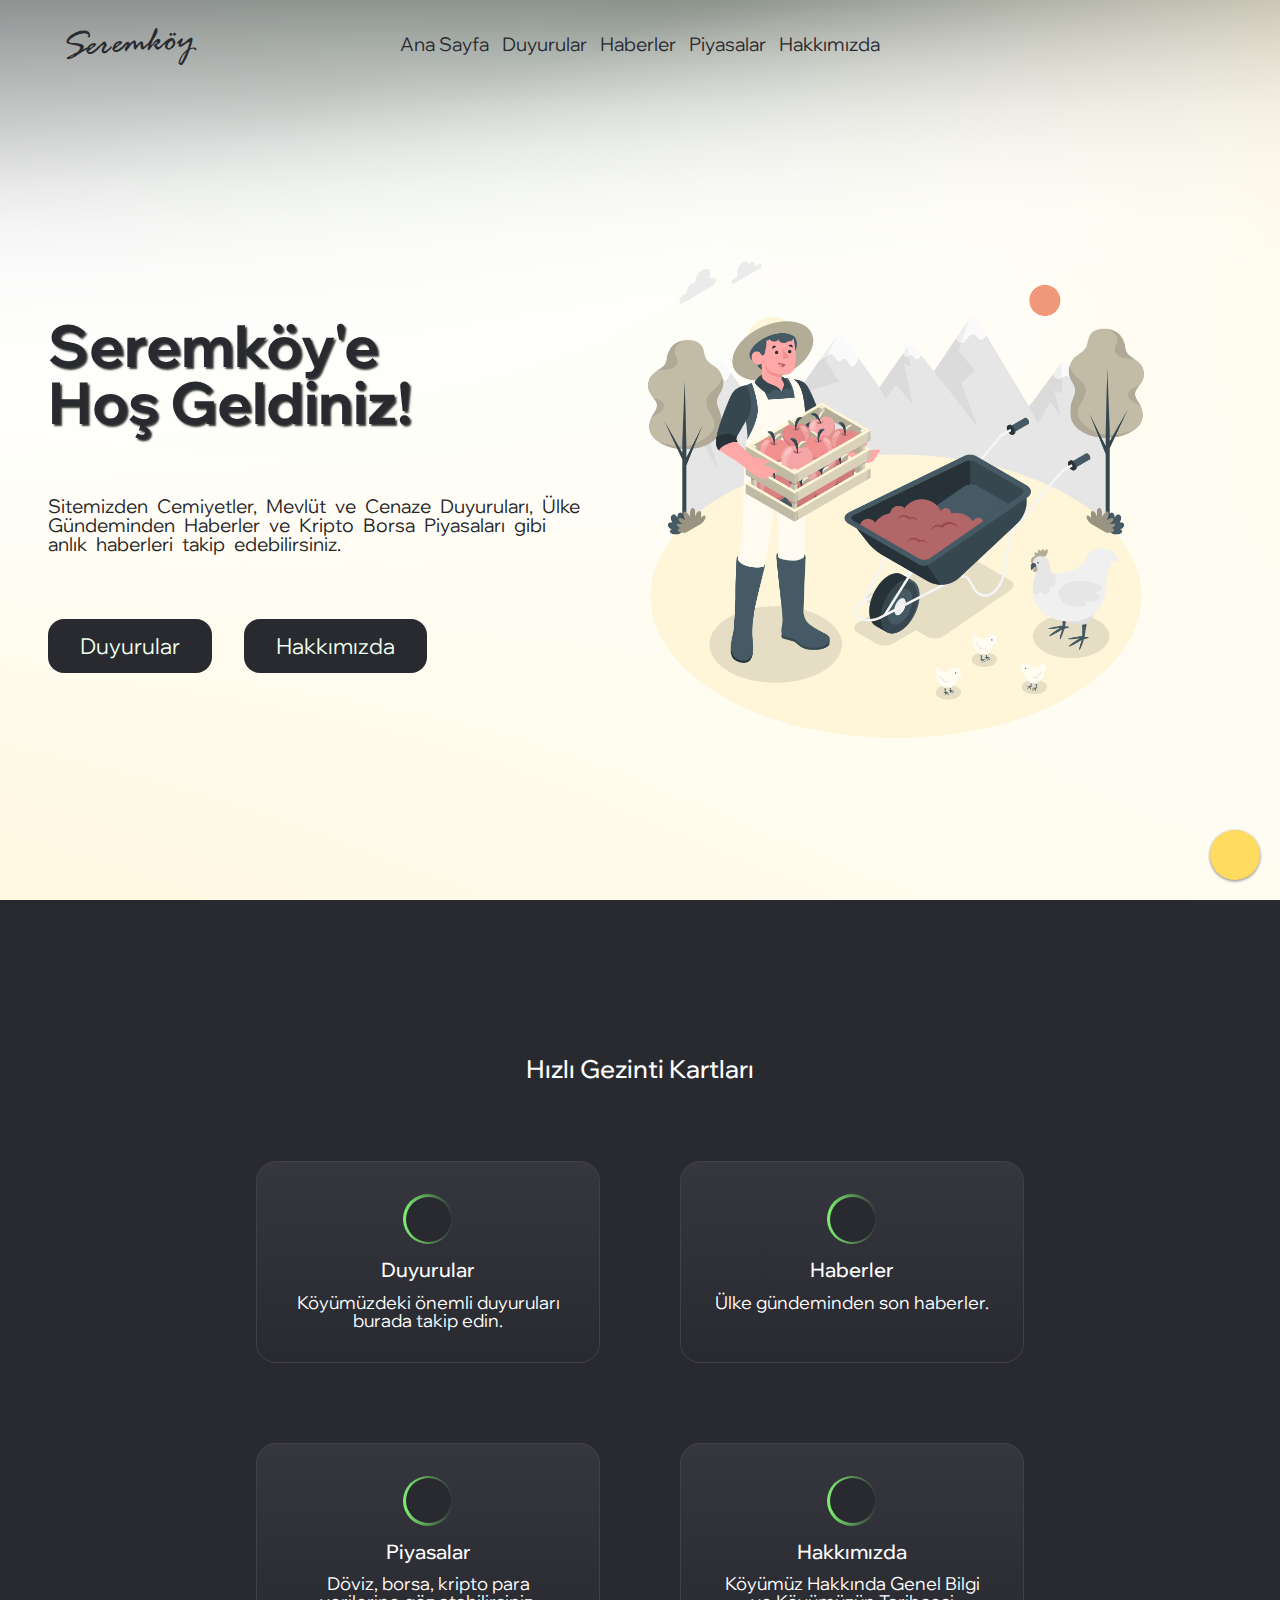
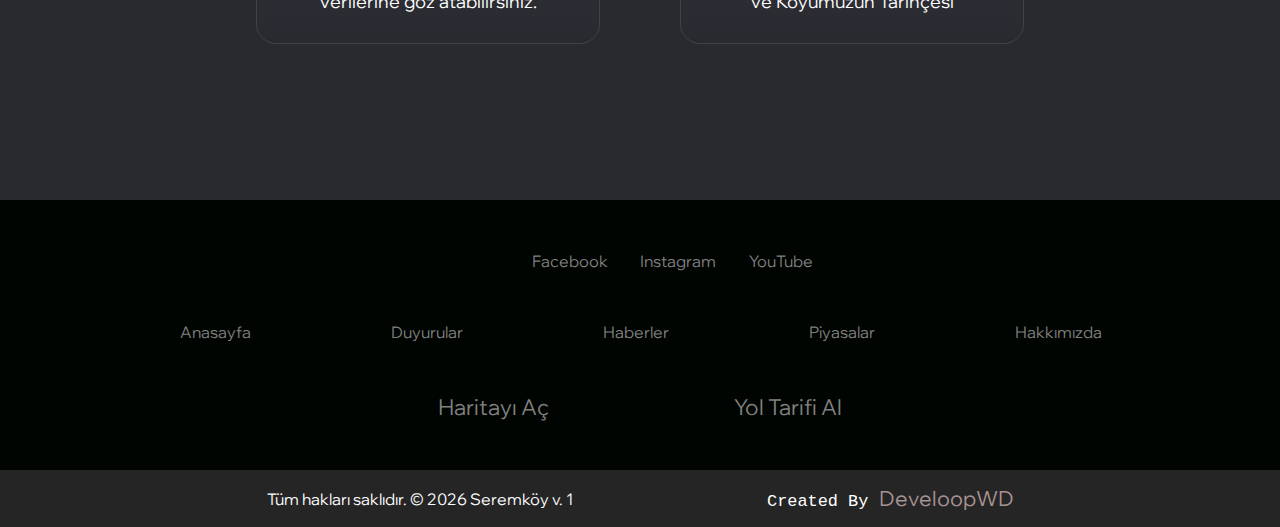
==== index.html @ 86fb51fe "Duyuru ekleme" ====
<!DOCTYPE html>
<html lang="tr">

<head>
  <meta charset="UTF-8" />
  <meta http-equiv="X-UA-Compatible" content="IE=edge" />
  <meta name="viewport" content="width=device-width, initial-scale=1.0" />
  <meta name="description"
    content="Seremköy, Seremköy Website, Seremköy Duyurular, Seremköy Edirne'nin Meriç İlçesine Bağlı Sınır Köyüdür, Düğün, Cemiyet, Mevlüt Duyuruları, Ülke Geneli Haberler Piyasa ve Borsaları Köyümüzün Sitesinden Takip Edebilirsiniz">
  <meta name="keywords"
    content="Seremköy, seremkoyu, Seremkoy.com, seremkoyu.net Seremköy Site, Serem, Seremköy Website,Seremköy Düğün, Seremköy Haberleri">
  <meta name="google-site-verification" content="M92E7N3_IDCwTJoq_lPOG4DxG0dTlMggo4Ib7OgjuH0" />
  <link rel="shortcut icon" href="images/favicon1.ico" type="image/x-icon">
  <title>Seremköy Websitesi | Ana Sayfa</title>

  <link rel="preload" href="css/style.css" as="style" onload="this.onload=null;this.rel='stylesheet'">
  <noscript>
    <link rel="stylesheet" href="css/style.css">
  </noscript>
  
  <link rel="preload" href="https://cdnjs.cloudflare.com/ajax/libs/font-awesome/6.2.1/css/all.min.css"
    integrity="sha512-MV7K8+y+gLIBoVD59lQIYicR65iaqukzvf/nwasF0nqhPay5w/9lJmVM2hMDcnK1OnMGCdVK+iQrJ7lzPJQd1w=="
    as="style" onload="this.onload=null;this.rel='stylesheet'" crossorigin="anonymous" referrerpolicy="no-referrer" />
  <noscript>
    <link rel="stylesheet" href="https://cdnjs.cloudflare.com/ajax/libs/font-awesome/6.2.1/css/all.min.css"
      integrity="sha512-MV7K8+y+gLIBoVD59lQIYicR65iaqukzvf/nwasF0nqhPay5w/9lJmVM2hMDcnK1OnMGCdVK+iQrJ7lzPJQd1w=="
      crossorigin="anonymous" referrerpolicy="no-referrer" />
  </noscript>



  <link rel="preconnect" href="https://fonts.googleapis.com">
  <link rel="preconnect" href="https://fonts.gstatic.com" crossorigin>
</head>

<body>
  <!-- <div class="pop-up">
    <h1>Seremköy'e Hoş Geldiniz!</h1>
    <h3 id="pop-header">Bilgilendirme</h3>
    <p id="pop-text">
      Sitemiz test aşamasındadır. Bu nedenle, herhangi bir sorunla karşılaşırsanız, lütfen <a style="color:rgb(12, 207, 12);" href="mailto:seremkoydestek@gmail.com">seremkoydestek@gmail.com</a> e-posta adresine bir e-posta göndererek bize bildirin.</p>
    <span id="close-pop"><i class="fa-solid fa-xmark"></i></span>
    <div id="progress-bar"></div>
  </div> -->
  <span id="scrl"><i class="fa-solid fa-arrow-up"></i></span>
  <div class="container">
    <header>
      <nav>
        <div class="logo">
          <a href="index.html">
            <h4>Seremköy</h4>
          </a>
        </div>
        <div class="navigation">
          <ul>
            <li><a href="index.html" class="nav">Ana Sayfa</a></li>
            <li><a href="duyurular.html" class="nav">Duyurular</a></li>
            <li><a href="haberler.html" class="nav">Haberler</a></li>
            <li><a href="piyasalar.html" class="nav">Piyasalar</a></li>
            <li><a href="hakkimizda.html" class="nav">Hakkımızda</a></li>
          </ul>
        </div>
        <div id="weather-cont" class="desk-weather">
        </div>
        <div class="mobile-menu">
          <button id="mobile-toggle" style="background: transparent;" onclick="MobileNav()" aria-label="Mobil Navigasyonu Aç">
            <i class="fa-solid fa-ellipsis" id="mTog"></i>
          </button>
          <div class="menu-list" id="mobile-menu">
            <div id="weather-cont" class="mobile-weather"></div>
            <ul class="menu-list-ul">
              <li class="menu-list-li"><a href="index.html">Anasayfa</a></li>
              <li class="menu-list-li"><a href="duyurular.html">Duyurular</a></li>
              <li class="menu-list-li"><a href="haberler.html">Haberler</a></li>
              <li class="menu-list-li"><a href="piyasalar.html">Piyasalar</a></li>
              <li class="menu-list-li"><a href="hakkimizda.html">Hakkımızda</a></li>
            </ul>
            <ul class="mobile-social">
              <li><a class="face" href="https://www.facebook.com/seremkoy22/?locale=tr_TR" target="_blank"><i
                    class="fab fa-facebook fa-2x"></i></a></li>
              <li><a class="insta" href="https://www.instagram.com/seremkoy22/" target="_blank"><i
                    class="fab fa-instagram fa-2x"></i></a></li>
              <li><a class="youtube" href="https://www.youtube.com/@seremkoy2265" target="_blank"><i
                    class="fab fa-youtube fa-2x"></i></a>
              </li>
            </ul>
          </div>
        </div>
      </nav>
    </header>
    <main>
      <section class="home-area">
        <div class="home-area-l">
          <div class="text-area">
            <h1>Seremköy'e <br> Hoş Geldiniz!</h1>
            <p>
              Sitemizden Cemiyetler, Mevlüt ve Cenaze Duyuruları, Ülke Gündeminden Haberler ve Kripto Borsa Piyasaları
              gibi anlık haberleri takip edebilirsiniz.
            </p>
            <div class="home-page-buttons">
              <a href="duyurular.html">Duyurular</a>
              <a href="hakkimizda.html">Hakkımızda</a>
            </div>
          </div>
        </div>
        <div class="home-area-r">
          <img src="images/farmer.webp" alt="Anasayfa Görseli" width="" height="" />
        </div>
      </section>
    </main>
    <div class="content">
      <div class="contHeader">
        <h1 class="contentH">Hızlı Gezinti Kartları</h1>
        <p class="contentP"></p>
      </div>
      <div class="contCardMain">
        <div class="contCard">
          <a href="duyurular.html" class="contCardHref">
            <div class="cardIcon">
              <i class="fa-solid fa-microphone fa-xl icon2"></i>
            </div>
            <div>
              <h1 class="contCardH2">Duyurular</h1>
              <p class="contCardP">
                Köyümüzdeki önemli duyuruları burada takip edin.
              </p>
            </div>
          </a>
        </div>
        <div class="contCard">
          <a href="haberler.html">
            <div class="cardIcon">
              <i class="fa-solid fa-radio fa-xl icon2"></i>
            </div>
            <div>
              <h1 class="contCardH2">Haberler</h1>
              <p class="contCardP">
                Ülke gündeminden son haberler.
              </p>
            </div>
          </a>
        </div>
        <div class="contCard">
          <a href="piyasalar.html">
            <div class="cardIcon">
              <i class="fa-solid fa-chart-line fa-xl icon2"></i>
            </div>
            <div>
              <h1 class="contCardH2">Piyasalar</h1>
              <p class="contCardP">
                Döviz, borsa, kripto para verilerine göz atabilirsiniz.
              </p>
            </div>
          </a>
        </div>
        <div class="contCard">
          <a href="yonetim.html">
            <div class="cardIcon">
              <i class="fa-solid fa-users fa-xl icon2"></i>
            </div>
            <div>
              <h1 class="contCardH2">Hakkımızda</h1>
              <p class="contCardP">
                Köyümüz Hakkında Genel Bilgi ve Köyümüzün Tarihçesi
              </p>
            </div>
          </a>
        </div>
      </div>
    </div>
    <footer>
      <div class="footer-main">
        <div class="social-links">
          <ul>
            <li><a class="face" href="https://www.facebook.com/seremkoy22/?locale=tr_TR" target="_blank"><i
                  class="fab fa-facebook fa-2x"></i>Facebook</a></li>
            <li><a class="insta" href="https://www.instagram.com/seremkoy22/" target="_blank"><i
                  class="fab fa-instagram fa-2x"></i>Instagram</a></li>
            <li><a class="youtube" href="https://www.youtube.com/@seremkoy2265" target="_blank"><i
                  class="fab fa-youtube fa-2x"></i>YouTube</a>
            </li>
          </ul>
        </div>
        <div class="bottom-text">
          <ul class="text-flex">
            <li><a href="index.html">Anasayfa</a></li>
            <li><a href="duyurular.html">Duyurular</a></li>
            <li><a href="haberler.html">Haberler</a></li>
            <li><a href="piyasalar.html">Piyasalar</a></li>
            <li><a href="hakkimizda.html">Hakkımızda</a></li>
          </ul>
        </div>
        <div class="location">
          <a href="https://goo.gl/maps/4EdWeExA9He6yqnW7" target="_blank">
            <h1>
              <i class="fa-solid fa-map-location-dot"></i> Haritayı Aç
            </h1>
          </a>
          <a href="https://www.google.com/maps/dir//Serem,+22680+Serem%2FMeri%C3%A7%2FEdirne/@41.3140175,26.5145435,17z/data=!4m8!4m7!1m0!1m5!1m1!1s0x14b304098734c259:0x9f7345ae5e0e499c!2m2!1d26.5158!2d41.3149"
            target="_blank">
            <h1>
              <i class="fa-solid fa-map-pin"></i> Yol Tarifi Al
            </h1>
          </a>
        </div>
      </div>

    </footer>
    <div class="copyright">
      <p id="copy"></p>
    </div>
  </div>
  <script src="js/index.js"></script>
</body>

</html>
---- css/style.css ----
@import url('https://fonts.googleapis.com/css2?family=Wix+Madefor+Display:wght@400;500;600;700&display=swap');

@font-face {
  font-family: 'Rage Italic';
  src: url('../fonts/RageItalicRegular.ttf') format('truetype');
  font-display: swap;
}


* {
  margin: 0;
  padding: 0;
  border: 0;
  font-size: 100%;
  font: inherit;
  box-sizing: border-box;
  list-style: none;
  vertical-align: baseline;
  text-decoration: none;
  font-family: 'Wix Madefor Display', sans-serif;
}

html {
  background-image: url(../images/mesh-679.webp);
  background-size: cover;
  background-repeat: no-repeat;
  background-position: center center;
}

article,
aside,
details,
figcaption,
figure,
footer,
header,
hgroup,
menu,
nav,
section {
  display: block;
}

body {
  line-height: 1;
}

ol,
ul {
  list-style: none;
}

blockquote,
q {
  quotes: none;
}

blockquote:before,
blockquote:after,
q:before,
q:after {
  content: "";
  content: none;
}

table {
  border-collapse: collapse;
  border-spacing: 0;
}

:root {
  --primary: #fff;
  --dark: #292930;
  --orange: #ffdc60;
  --green: #7ef470;
  --gradient: linear-gradient(180deg, #36363e 0, #292930 100%);
}

::selection {
  background-color: #bccba8;
}

header {
  display: flex;
  height: 10vh;
}

header nav {
  display: flex;
  align-items: center;
  justify-content: center;
  flex-direction: row;
  width: 100%;
  z-index: 1;
}

header nav ul {
  display: flex;
}

/* HAKKIMIZDA SECTION START */
.info-div {
  width: 95%;
}

.info-div img {
  max-width: 350px;
  border-radius: 20px;
  box-shadow: 0px 0px 10px 1px #252525;
}

.info-right {
  display: flex;
  gap: 2em;
  padding: 1em 0;
  border-bottom: 2px solid #252525;
}

.info-left {
  display: flex;
  flex-direction: row-reverse;
  gap: 2em;
  padding: 1em 0;
  border-bottom: 2px solid #252525;
}

.info-txt {
  display: flex;
  flex-direction: column;
  gap: 1em;
  text-align: left;
}

.info-txt h3 {
  text-align: center;
  font-size: 2em;
  font-weight: bold;
}

.info-txt p {
  letter-spacing: 0.5px;
  word-spacing: 5px;
}

.tablo {
  display: flex;
  flex-direction: column;
  gap: 2em;
  align-items: center;
  justify-content: center;
}

.tablo h3 {
  font-size: 2.5em;
  margin: 1em 0 0 0;
}

table {
  border-collapse: collapse;
  width: 50%;
  font-family: Arial, sans-serif;
  border: 2px solid #252525;

}

tr {
  transition: 350ms ease;
}

th,
td {
  border: 1px solid #9b8a8a;
  padding: 8px;
  text-align: center;
}

th {
  background-color: #f2f2f2;
  font-weight: bold;
}

tr:nth-child(even) {
  background-color: #5c9808;
  color: #eee5df;
}

tr:nth-child(even) td:first-child {
  font-weight: bold;
  color: #eee5df;
}

tr:nth-child(odd) td:first-child {
  font-weight: bold;
  color: #0e1e05;
}

tr:hover {
  background-color: #7acd1b;
  color: #0f0e0d !important;
}


/* HAKKIMIZDA SECTION END */
/* POP-UP Section */
.pop-up {
  position: fixed;
  display: flex;
  flex-direction: column;
  align-items: center;
  /* justify-content: center; */
  gap: 3rem;
  top: -50%;
  left: 50%;
  transform: translate(-50%, -50%);
  background-color: #1d1f1dbb;
  backdrop-filter: blur(10px);
  border-radius: 15px;
  color: var(--primary);
  text-align: center;
  width: 75%;
  height: 72vh;
  opacity: 0;
  padding: 3rem 1rem;
  transform: scale(0);
  transition: all 0.8s;
  overflow: hidden;
  z-index: 3;
}

.pop-up.show {
  top: 50%;
  left: 50%;
  display: flex;
  opacity: 1;
  transform: translate(-50%, -50%);
}

.pop-up h1 {
  font-size: 4rem;
  font-family: 'Wix Madefor Display', sans-serif;
  font-weight: 600;
  color: #05e13c;
  transition: all 0.8s;
}

#pop-header {
  font-size: 3rem;
  font-family: 'Wix Madefor Display', sans-serif;
  transition: all 0.8s;
}

#pop-text {
  font-size: 1.5rem;
  line-height: 1.7rem;
  transition: all 0.8s;
}

#close-pop {
  position: absolute;
  top: 5%;
  width: 45px;
  height: 35px;
  background-color: red;
  border-radius: 5px;
  right: 5%;
  cursor: pointer;
}

#close-pop i {
  font-size: 2rem;
}

#progress-bar {
  left: 0;
  top: 0;
  border-top-left-radius: 10px;
  height: 10px;
  position: absolute;
  background-color: red;
  transition: 1.5s cubic-bezier(0.175, 0.885, 0.32, 1.275);
}

/* Pop-Up Seciton End */
.logo {
  flex: 20%;
  text-align: center;
}

.logo:hover {
  animation: logo-shadow-switch 2s ease-in-out infinite;
}

@keyframes logo-shadow-switch {
  from {
    filter: drop-shadow(0 2px 0 #ffe179) drop-shadow(2px 2px 0 #72b579);
  }

  50% {
    filter: drop-shadow(0 2px 0 #ffe179) drop-shadow(2px 2px 0 #a58167);
  }

  to {
    filter: drop-shadow(0 2px 0 #ffe179) drop-shadow(2px 2px 0 #72b579);
  }
}

.logo a {
  color: var(--dark);
  transition: 300ms ease-in;
}

.logo a:hover {
  transform: scale(1.09);
}

.logo h4 {
  font-size: clamp(1.5rem, 3vw, 2.8rem);
  font-family: "rage italic", sans-serif;
  transform: rotateZ(-4deg);
}

.navigation {
  flex: 60%;
  display: flex;
  justify-content: center;
}

.contact {
  flex: 20%;
  text-align: center;
  cursor: pointer;
}

.contact a {
  color: inherit;
}

h3 {
  text-align: center;
}

.nav,
.contact {
  text-decoration: none;
  color: var(--dark);
  position: relative;
  font-size: clamp(0.75rem, 2vw, 1.2rem);
  padding: 0.5vw;
}

.navigation ul li a:hover {
  animation: navButtonHover-reverse 250ms ease 1 forwards;
}

.navigation ul li a::before {
  content: "";
  position: absolute;
  background-color: #ffffff00;
  border-radius: 5%;
  top: 0.15em;
  bottom: 0.15em;
  left: 0;
  right: 0;
  box-shadow: rgb(114 181 121 / 40%) 0 0, rgb(165 129 103 / 30%) 0 0;
  transition: transform 150ms ease-out, box-shadow 150ms ease-out 150ms;
  z-index: -1;
}

.navigation ul li a:hover::before {
  animation: navButtonHover 250ms ease 1 forwards;
  box-shadow: rgba(114, 181, 121, 0.4) 0 4px, rgba(165, 129, 103, 0.3) 0 8px;
  background-color: hsl(0 0 100% / 75%);
}

@keyframes navButtonHover {
  0% {
    transform: scale(0, 0.3);
  }

  20% {
    transform: scale(0.3, 0.3);
  }

  40% {
    transform: scale(0.6, 0.3);
  }

  60% {
    transform: scale(1, 0.3);
  }

  80% {
    transform: scale(1, 0.6);
  }

  100% {
    transform: scale(1, 1);
  }
}

@keyframes navButtonHover-reverse {
  0% {
    transform: scale(1, 1);
  }

  20% {
    transform: scale(1, 0.6);
  }

  40% {
    transform: scale(1, 0.3);
  }

  60% {
    transform: scale(0.6, 0.3);
  }

  80% {
    transform: scale(0.3, 0.3);
  }

  100% {
    transform: scale(0, 0.3);
  }
}

.buttons {
  gap: 30px;
  display: flex;
}

.buttons a i {
  color: #252525;
  transition: 0.3s;
  padding: 10px;
  border-radius: 20px;
  background-color: coral;
}

.buttons a i:hover {
  transform: scale(1.09);
}

#weather-cont {
  text-align: center;
  flex: 20%;
}

.temp {
  display: flex;
  align-items: center;
  justify-content: center;
}

.temp img {
  width: 50px;
}

/* main {
  position: relative;
  top: 0;
} */
.home-area {
  display: flex;
  width: 100%;
  height: 90vh;
  /* background: linear-gradient(to right, rgba(0,0,0,0.5),rgba(0,0,0,0.6)),url(/images/background.webp); */
}

.home-area-l,
.home-area-r {
  display: flex;
  flex: 1;
  width: 50%;
  align-items: center;
}

.home-area-l {
  width: 50%;
  text-align: center;
  display: flex;
  align-items: center;
  justify-content: center;
}

.text-area {
  text-align: left;
  display: flex;
  height: 60%;
  padding-left: 3rem;
  justify-content: space-evenly;
  flex-direction: column;
  /* gap: 1rem; */
}

.home-area-l h1 {
  font-weight: 700;
  color: var(--dark);
  font-size: 4.5vw;
  text-shadow: 2px 2px 2px #303330;
}

.home-area-l p {
  color: #252525;
  width: 90%;
  word-spacing: 5px;
  font-size: 1.5vw;
}

.home-area-l .home-page-buttons {
  display: flex;
  align-items: center;
  width: 70%;
  gap: 2rem;
}

.home-area-l .home-page-buttons a {
  padding: 1rem 2rem;
  background-color: var(--dark);
  border-radius: 1rem;
  font-size: 1.4rem;
  color: #efe;
}

.home-area-r img {
  width: 40vw;
}

@keyframes slide {
  0% {
    transform: translateY(1000px);
  }

  100% {
    transform: translateY(200px);
  }
}

.container {
  color: var(--dark);
}

.container-d {
  color: var(--dark);
  background-image: url("images/mesh-679.webp");
  background-size: cover;
  background-repeat: no-repeat;
  background-position: center center;
}

.container-d-i {
  height: 100vh;
  color: var(--dark);
  background-image: url("images/mesh-679.webp");
  background-size: cover;
  background-repeat: no-repeat;
  background-position: center center;
}

.video-area {
  background-color: var(--dark);
  display: flex;
  flex-direction: column;
  gap: 20px;
}

.video-area h3 {
  font-size: 2rem;
  color: var(--primary);
  font-family: 'Wix Madefor Display', sans-serif;
}

.video-area .videos {
  display: flex;
  padding: 2rem 0;
  align-items: center;
  justify-content: center;
  gap: 2rem;
  width: 100%;
  height: fit-content;
  flex-wrap: wrap;
}

.video-area iframe {
  border-radius: 20px;
}

#scrl {
  display: flex;
  align-items: center;
  justify-content: center;
  width: 50px;
  height: 50px;
  font-size: 22px;
  border-radius: 50%;
  background-color: var(--orange);
  color: var(--dark);
  position: fixed;
  bottom: 20px;
  right: 20px;
  filter: drop-shadow(0rem 0.1rem 0.1rem rgba(0, 0, 30, 0.5));
  z-index: 1;
  cursor: pointer;
}

#scrl:hover>i {
  animation: bounce 1.5s ease infinite;
}

@keyframes bounce {

  0%,
  20%,
  80%,
  100% {
    transform: translateY(0);
  }

  40% {
    transform: translateY(15px);
  }

  50% {
    transform: translateY(-15px);
  }

  60% {
    transform: translateY(10px);
  }

  70% {
    transform: translateY(-5px);
  }

  80% {
    transform: translateY(3px);
  }
}

.content {
  height: 100vh;
  display: flex;
  background-color: var(--dark);
  flex-direction: column;
  justify-content: center;
  align-items: center;
  padding: 3rem 0;
  gap: 5rem;
}

.contentH {
  font-size: clamp(20px, 2vw, 25px);
  font-weight: 500;
}

.contentP {
  font-size: clamp(15px, 1.8vw, 20px);
  font-weight: 100;
}

.contCardMain {
  display: flex;
  flex-direction: row;
  flex-wrap: wrap;
  width: 60vw;
  gap: 5rem;
}

.contHeader {
  color: var(--primary);
  text-align: center;
}

.contCard {
  background: linear-gradient(#36363e 0, #292930 100%);
  border: 1px solid #424245;
  border-radius: 20px;
  flex: 1 1 40%;
  padding: 2rem;
}

.contCard a {
  display: flex;
  flex-flow: column wrap;
  align-items: center;
  gap: 1rem;
  cursor: pointer;
}

.ani-b {
  position: relative;
  padding: 3px;
}

.ani-b span {
  z-index: 1;
  position: relative;
}

.contCard:hover>.ani-b::before {
  animation: deneme 1s linear infinite;
}

@keyframes deneme {
  0% {
    background-position: -150px;
  }

  100% {
    background-position: 0 0;
  }
}

.ani-b::before {
  content: "";
  position: absolute;
  top: 0;
  left: 0;
  background: linear-gradient(115deg, #05e13c, #cc5b10, #06a0bb, #479a04);
  width: 100%;
  height: 100%;
  z-index: 1;
  border-radius: 50%;
}

@keyframes border {
  0% {
    border: 3px solid #7ef470;
  }

  20% {
    border: 3px solid #ad610b;
  }

  40% {
    border: 3px solid #ccd8cb;
  }

  60% {
    border: 3px solid #22128b;
  }

  80% {
    border: 3px solid #0f8502;
  }

  100% {
    border: 1px solid #010501;
  }
}

.icon {
  background-color: #292930;
  padding: 0.5vw;
  border-radius: 50%;
  flex: 1;
  color: #7ef470;
  z-index: 5;
  font-size: 2em;
}

.icon2 {
  color: var(--primary);
  background: var(--dark);
  border-radius: 50%;
  width: 90%;
  height: 90%;
}

.icon2::before {
  position: relative;
  top: 25%;
}

.cardIcon {
  width: 50px;
  height: 50px;
  background-color: var(--dark);
  border-radius: 50%;
  text-align: center;
  display: flex;
  align-items: center;
  justify-content: center;
  position: relative;
  isolation: isolate;
}

.cardIcon::before {
  content: "";
  position: absolute;
  top: 0;
  bottom: 0;
  right: 0;
  left: 0;
  background: linear-gradient(to right, var(--green), #33333b);
  border-radius: 50%;
  -webkit-animation: content-border-rotate 2s linear infinite;
  -moz-animation: content-border-rotate 2s linear infinite;
  -ms-animation: content-border-rotate 2s linear infinite;
  -o-animation: content-border-rotate 2s linear infinite;
  animation: content-border-rotate 2s linear infinite;
  z-index: -1;
}

.contCardH2 {
  text-align: center;
  margin-block-end: 0.67em;
  color: #fff;
  font-size: clamp(15px, 1.8vw, 20px);
  font-weight: 500;
}

@-webkit-keyframes content-border-rotate {
  from {
    -webkit-transform: rotate(0);
    -o-transform: rotate(0);
    transform: rotate(0);
  }

  to {
    -webkit-transform: rotate(360deg);
    -o-transform: rotate(360deg);
    transform: rotate(360deg);
  }
}

@keyframes content-border-rotate {
  from {
    -ms-transform: rotate(0);
    -moz-transform: rotate(0);
    -webkit-transform: rotate(0);
    -o-transform: rotate(0);
    transform: rotate(0);
  }

  to {
    -ms-transform: rotate(360deg);
    -moz-transform: rotate(360deg);
    -webkit-transform: rotate(360deg);
    -o-transform: rotate(360deg);
    transform: rotate(360deg);
  }
}

.fa-xl {
  line-height: unset !important;
  vertical-align: unset !important;
}

.contCardH {
  flex: 1;
  color: #fff;
  font-size: clamp(15px, 1.8vw, 20px);
  font-weight: 500;
}

.contCardP {
  flex: 1;
  color: #fff;
  font-size: clamp(12px, 1.8vw, 18px);
  font-weight: 100;
  text-align: center;
}

#duyuru-cont-main {
  display: flex;
  align-items: center;
  /* justify-content: center; */
  flex-direction: row;
  flex-wrap: wrap;
  width: 90%;
  background: rgba(255, 255, 255, 0.3);
  border-radius: 16px;
  box-shadow: 0 4px 30px rgb(0 0 0 / 25%);
  backdrop-filter: blur(25px);
  -webkit-backdrop-filter: blur(25px);
  border: 1px solid rgba(255, 255, 255, 0.3);
  margin: 0 auto;
  text-align: center;
  column-gap: 1rem;
  row-gap: 3rem;
  padding: 1rem;
}

.piyasalar-cont-main {
  display: flex;
  align-items: center;
  flex-direction: row;
  flex-wrap: wrap;
  width: 90%;
  margin: 0 auto;
  text-align: center;
  column-gap: 1rem;
  row-gap: 3rem;
  padding: 1rem;
}

.index-weather {
  width: 100%;
  padding: 5%;
  background-color: #292930;
}

.piyasalar-cont-main h1 {
  font-weight: 600;
  padding-bottom: 1rem;
}

.forex-cont {
  flex: 40%;
  width: 100%;
  height: 600px;
}

.forex {
  width: 100%;
  height: 100%;
}

.bist-cont {
  flex: 40%;
  width: 100%;
  height: 600px;
}

.market {
  width: 100%;
  height: 100%;
}

.crypto-cont {
  flex: 100%;
  width: 100%;
}

.weather-cont {
  flex: 100%;
  width: 100%;
}

.weather {
  width: 100%;
  background-color: #1e222d;
  margin: 0 auto;
}

.content-d {
  min-height: 60vh;
  display: flex;
  flex-direction: column;
  gap: 2.5vw;
  padding: 3rem 1rem;
  background-size: cover;
  background-repeat: no-repeat;
  background-position: bottom;
}

#contCardMain {
  display: flex;
  flex-wrap: wrap;
  justify-content: center;
  gap: 1rem;
  padding: 1rem;
  width: 90%;
  box-shadow: 0 2px 10px rgb(0 0 0 / 25%);
  -webkit-backdrop-filter: blur(5px);
  backdrop-filter: blur(5px);
  margin: 0 auto;
  background-color: hsl(0 0 100% / 75%);
}

.card {
  width: 18rem;
  height: 31rem;
  padding: 5px;
  display: flex;
  flex-direction: column;
  box-sizing: border-box;
  box-shadow: 0 0 5px 0 rgb(19, 17, 17);
  border-radius: 3%;
}

.news-img {
  border-radius: 8px;
  height: 200px;
  object-fit: cover;
  /* box-shadow: 0px 0px 5px 0px #010501; */
}

.newsContent {
  margin: 1rem;
  display: flex;
  flex-direction: column;
  gap: 1rem;
}

#hbr p {
  overflow: hidden;
  display: -webkit-box;
  -webkit-line-clamp: 4;
  -webkit-box-orient: vertical;
}

.bold {
  font-weight: 800;
  overflow: hidden;
  display: -webkit-box;
  -webkit-line-clamp: 2;
  -webkit-box-orient: vertical;
}

.newsLink {
  background-color: #333333;
  color: #ffffff;
  text-align: center;
  border: none;
  padding: 10px 20px;
  border-radius: 3px;
  border: 1px solid #0e1e05;
  cursor: pointer;
  box-shadow: 0 5px 0 #555555;
  transition: 0.3s ease;
}

.newsLink:hover {
  transform: translateY(-2px) scale(1.05);
  background-color: transparent;
  border: 1px solid #0e1e05;
  color: #0e1e05;
  box-shadow: 0 3px 0 #555555;
}

.duyuruCont1 {
  width: 100%;
  display: flex;
  justify-content: space-around;
  flex-direction: row;
  padding: 2rem;
  gap: 2rem;
}

.duyuruIconCont img {
  max-width: 350px;
  max-height: 350px;
}

.duyuruIconCont1,
.duyuruIconCont2,
.duyuruIconCont3 {
  font-size: 2rem;
  width: 200px;
  height: 150px;
  background-size: contain;
  background-repeat: no-repeat;
}

.duyuruIconCont1 {
  background-image: url("images/muhtar4.webp");
}

.duyuruIconCont2 {
  background-image: url("images/yonetim8.webp");
}

.duyuruIconCont3 {
  background-image: url("images/developer5.webp");
}

.duyuruTextCont {
  width: 70%;
  display: flex;
  flex-direction: column;
  align-items: start;
  justify-content: space-evenly;
  gap: 1rem;
  text-align: left;
  padding-left: 5rem;
}

.duyuruText {
  font-size: 1.5rem;
}

.about img {
  width: 650px;
  border-radius: 20px;
  border: 3px solid black;
}

.about-txt {
  max-width: 80%;
}

.duyuruBaslik {
  padding-bottom: 0.5rem;
  font-weight: 700;
  font-size: 2em;
}

.duyuru-div {
  width: 350px;
}

.duyuru-image {
  max-width: 100%;
  cursor: zoom-in;
}

.dik {
  aspect-ratio: 1.3;
}

hr {
  width: 95%;
  border: 0;
  border-bottom: 1px solid black;
}

.contentH {
  font-size: clamp(20px, 2vw, 25px);
  font-weight: 500;
}

.contentP {
  font-size: clamp(15px, 1.8vw, 20px);
  font-weight: 100;
}

.footer-main {
  display: flex;
  align-items: center;
  justify-content: space-evenly;
  flex-direction: column;
  height: 30vh;
  color: #eee;
  gap: 10%;
  background-color: #010501;
  padding: 20px 50px;
}

.bottom-text {
  width: 100%;
}

.social-links ul {
  width: 100%;
  gap: 15%;
  text-align: center;
  display: flex;
}

.face:hover i {
  color: #061ebb;
}

.insta:hover i {
  background: #d6249f;
  background: radial-gradient(circle at 30% 107%,
      #fdf497 0,
      #fdf497 5%,
      #fd5949 45%,
      #d6249f 60%,
      #285aeb 90%);
  -webkit-background-clip: text;
  -webkit-text-fill-color: transparent;
}

.youtube:hover i {
  color: red;
}

.social-links .fab {
  transition: 350ms ease;
}

.social-links ul li a,
.bottom-text ul li a {
  color: gray;
}

.social-links ul li a:hover i {
  transform: translateY(-10px);
}

.text-flex li a {
  padding: 0 10px;
  border-left: 2px solid #010501;
}

.text-flex li a:hover {
  border-left: 2px solid #05e13c;
  color: #05e13c;
}

.bottom-text ul {
  display: flex;
  justify-content: space-evenly;
  width: 100%;
}

.location {
  display: flex;
  width: 50%;
  align-items: center;
  justify-content: space-around;
}

.location a {
  color: gray;
  font-size: 22px;
}

.copyright {
  display: flex;
  align-items: center;
  justify-content: center;
  padding: 10px 0;
  background-color: #252525;
  color: var(--primary);
  text-align: center;
}

#copy {
  display: flex;
  width: 90%;
  align-items: center;
  justify-content: space-evenly;
  padding: 0.5rem;
}

.copyright span a {
  color: #a89292;
}

.newsNav {
  display: flex;
  align-items: center;
  justify-content: center;
  gap: 3rem;
}

.newsNav>span {
  font-weight: 600;
  font-size: 1.2em;
  cursor: pointer;
}

.page-title {
  width: 100%;
  background: linear-gradient(rgba(0, 0, 0, 0.2), rgba(0, 0, 0, 0.3)),
    url(images/banner-bg.webp);
  background-repeat: no-repeat;
  background-size: cover;
  background-position: bottom;
  height: 40vh;
  display: flex;
  flex-direction: column;
  align-items: start;
  justify-content: space-between;
  padding: 30px 0 0 75px;
}

.title-text h1 {
  font-size: 60px;
  padding-top: 40px;
  color: #eee;
}

.title-nav ul {
  display: flex;
  gap: 1rem;
  padding: 1rem;
  background-color: #404040;
  width: fit-content;
  margin: 0 0 0 5vw;
}

.title-nav ul li:first-child {
  border-right: 1px solid var(--green);
  padding-right: 1rem;
}

.title-nav ul span {
  width: 0;
  height: 100%;
  color: #e13805;
}

.title-nav ul:first-child a {
  color: var(--green);
}

.title-nav ul:first-child {
  color: var(--primary);
  position: relative;
}

body::-webkit-scrollbar {
  width: 15px;
}

body::-webkit-scrollbar-thumb {
  width: 10px;
  background-color: #bccba8;
  border-radius: 10px;
}

.mobile-nav-cont {
  position: relative;
}

.mobile-nav {
  display: none;
  flex-direction: column;
  justify-content: start;
  padding: 5% 10%;
  gap: 20px;
  align-items: end;
  position: absolute;
  right: 0;
  top: 10%;
  width: 50%;
  height: 0dvh;
  background-color: #dfece2;
  transition: 1350ms ease-in-out;
  box-shadow: 2px 2px 6px rgba(0, 0, 0, 0.4);
}

.mobile-toggle {
  width: 2rem;
  cursor: pointer;
}

.menu-button,
.menu-button::before,
.menu-button::after {
  content: "";
  display: block;
  position: absolute;
  width: 100%;
  height: 2px;
  background-color: #010501;
  transition: 250ms ease;
}

#toggle {
  display: none;
}

.menu-button::before {
  top: -0.4rem;
}

.menu-button::after {
  top: 0.4rem;
}

#toggle:checked+.menu-button::after {
  transform: rotate(90deg);
  top: 0;
  transition: transform 250ms;
  transition-delay: 250ms;
}

#toggle:checked+.menu-button::before {
  transform: rotate(0);
  top: 0;
}

#toggle:checked+.menu-button {
  transform: rotate(45deg);
}

#toggle:checked~.mobile-nav {
  display: flex;
  animation: mobile-animate 300ms ease-in forwards;
}

@keyframes mobile-animate {
  from {
    height: 0;
  }

  to {
    height: 90dvh;
  }
}

.btn {
  margin-top: 5%;
  padding: 20px;
  background-color: #bccba8;
  border-radius: 0.5em;
  color: var(--primary);
  border: 2px solid #bccba8;
}

#svg {
  position: absolute;
  z-index: -1;
  opacity: 0.3;
}

#path {
  filter: drop-shadow(2px 2px 5px);
}

.home-area-l {
  isolation: isolate;
}

.btn:hover {
  border: 2px solid #05e13c;
}

.mobile-menu {
  display: flex;
}

#hamburger {
  position: absolute;
  right: 3%;
  width: 5%;
  cursor: pointer;
}

#popup {
  display: none;
  position: fixed;
  justify-content: center;
  align-items: center;
  width: 95%;
  height: 90%;
  top: 50%;
  left: 50%;
  transform: translate(-50%, -50%);
  background-color: #0f0e0de2;
  z-index: 15;
  box-shadow: 3px 3px 15px 50px #010501b6;
}

#popup span i {
  position: absolute;
  width: 50px;
  height: 50px;
  top: 3%;
  right: 3%;
  font-size: 3rem;
  cursor: pointer;
  color: #05e13c;
}

#popup-img {
  max-width: 70%;
  max-height: 95%;
}

#hamburger span {
  display: block;
  width: 100%;
  height: 4px;
  background-color: var(--dark);
  border-radius: 25px;
  position: absolute;
}

#mobile-toggle {
  display: none;
}

#mobile-toggle #mTog {
  color: var(--primary);
  font-size: 2em;
}

.menu-list {
  display: none;
  flex-direction: column;
  width: 70%;
  height: 95vh;
  position: absolute;
  top: 58px;
  gap: 50px;
  right: 0;
  background: linear-gradient(180deg, #0F2027, #203A43);
  color: var(--primary);
  padding: 1rem;
  transform: translateX(1000px);
  transition: all 350ms ease;
  /* animation: identifier-reverse 250ms ease forwards; */
}

.line1 {
  top: -8px;
  transition: transform 0.25s ease, top 0.25s ease;
}

.line2 {
  transition: opacity 0.25s ease;
}

.line3 {
  top: 8px;
  transition: transform 0.25s ease, top 0.25s ease;
}

#hamburger-input {
  display: none;
}

#hamburger-input:checked+#hamburger .line1 {
  transform: rotate(45deg);
  top: 0;
}

#hamburger-input:checked+#hamburger .line2 {
  opacity: 0;
}

#hamburger-input:checked+#hamburger .line3 {
  transform: rotate(135deg);
  top: 0;
}

#hamburger-input:checked~.menu-list {
  display: flex;
  animation: identifier 250ms ease forwards;
}

@keyframes identifier {
  from {
    transform: translateX(1000px);
  }

  to {
    transform: translateX(0);
  }
}

@keyframes identifier-reverse {
  from {
    transform: translateX(0);
  }

  to {
    transform: translateX(1000px);
  }
}

.mobile-weather {
  flex: none !important;
}

.mobile-weather span {
  font-size: 1.2em;
}

.menu-list-ul {
  display: flex;
  flex-direction: column;
  gap: 1.5rem;
  justify-content: center;
}

.menu-list-li {
  position: relative;
  width: fit-content;
  isolation: isolate;
  width: 100%;
  padding: 0.5rem;
  border-radius: 8%;
}

.mobile-social {
  justify-content: space-around;
}

.mobile-social li a i {
  color: #a89292;
}

/* .menu-list-li:hover {
  animation: mobile-button-border 250ms ease forwards;
} */
.cr {
  font-weight: 600;
}

.dvlpr {
  font-family: monospace;
  font-size: 1.3em;
}

@keyframes mobile-button-border {
  from {
    box-shadow: rgba(114, 181, 121, 0.4) 0 0, rgba(165, 129, 103, 0.4) 0 0;
  }

  to {
    box-shadow: rgba(114, 181, 121, 0.4) 0 4px, rgba(165, 129, 103, 0.4) 0 8px;
  }
}

@keyframes mobile-button-border-reverse {
  from {
    box-shadow: rgba(114, 181, 121, 0.4) 0 4px, rgba(165, 129, 103, 0.4) 0 8px;
  }

  to {
    box-shadow: rgba(114, 181, 121, 0.4) 0 0, rgba(165, 129, 103, 0.4) 0 0;
  }
}

.menu-list-li a {
  color: var(--primary);
  display: inherit;
  width: 100%;
  font-size: 1.2em;
}

#form {
  width: 100%;
  height: 100%;
}

.form-cont-main {
  width: 90%;
  height: 90%;
  border-radius: 16px;
  box-shadow: 0 4px 30px rgb(0 0 0 / 25%);
  backdrop-filter: blur(25px);
  -webkit-backdrop-filter: blur(25px);
  border: 1px solid rgba(255, 255, 255, 0.3);
  margin: 0 auto;
  padding: 2rem;
  display: grid;
  grid-template-rows: 0.5fr 2fr;
}

.form-main {
  width: 100%;
  height: 100%;
}

#button {
  padding: 1rem;
  background-color: var(--orange);
  color: var(--dark);
  margin: 1rem 0;
  border: 0.5px solid black;
}

.name-cont {
  margin: 1rem;
}

.name-cont input {
  width: 20%;
  height: 30px;
  border: 0.5px solid black;
}

.message-cont {
  margin: 1rem;
  width: 20%;
  height: 30px;
}

.message-cont textarea {
  border: 0.5px solid black;
}

#form label {
  margin: 1rem;
}

.newsNav {
  text-align: center;
}

@media screen and (max-width: 768px) {
  .content {
    height: auto;
  }

  .duyuruIconCont img {
    max-width: 300px;
  }

  .pop-up {
    overflow: scroll;
  }

  .pop-up h1 {
    font-size: 2rem;
    padding-top: 15px;
  }

  #pop-header {
    font-size: 2rem;
  }

  #pop-text {
    font-size: 1rem;
  }

  #progress-bar {
    height: 7px;
  }

  .duyuruIconCont1,
  .duyuruIconCont2,
  .duyuruIconCont3 {
    font-size: 2rem;
    width: 150px;
    height: 150px;
    background-size: contain;
    background-repeat: no-repeat;
  }

  .desk-weather {
    display: none;
  }

  .forex-cont {
    flex: 100%;
  }

  .bist-cont {
    flex: 100%;
  }

  header nav {
    position: fixed;
    padding: 10px 20px;
    justify-content: space-between;
    background-color: #0F2027;
  }

  .logo a h4 {
    color: var(--primary);
  }

  #hamburger span {
    background-color: var(--primary);
  }

  #mobile-toggle {
    display: block;
  }

  #scrl {
    width: 35px;
    height: 35px;
    font-size: 18px;

  }

  #popup-img {
    max-width: 90%;
    aspect-ratio: 2/2;
  }

  .mobile-menu {
    display: block;
  }

  .home-area {
    flex-direction: column-reverse;
  }

  .home-area-l,
  .home-area-r {
    width: 100%;
    justify-content: center;
  }

  .text-area {
    height: 99%;
    width: 90%;
    padding-left: 0.5rem;
  }

  .home-area-l .home-page-buttons {
    gap: 1rem;
  }

  .home-area-l .home-page-buttons a {
    font-size: 1rem;
    padding: 1rem;
  }

  .about-txt {
    max-width: 100%;
  }

  .text-area h1 {
    font-size: 2.2em;
  }

  .text-area p {
    font-size: 1.2em;
    width: 100%;
  }

  .home-area-r img {
    width: 85%;
  }

  .duyuruCont {
    display: flex;
    flex-direction: column;
    align-items: center;
    padding: 0;
    gap: 2rem;
    width: 100%;
  }

  .info-div img {
    max-width: 255px;

  }

  .info-right,
  .info-left {
    flex-direction: column;
  }

  .duyuruBaslik {
    text-align: center;
  }

  .duyuruTextCont {
    width: 95%;
    padding-left: 0;
  }

  .duyuruCont1 {
    flex-direction: column;
    width: 100%;
    align-items: center;
    justify-content: center;
    text-align: center;
    padding: 1rem;
  }

  .mobile-toggle {
    display: block;
    position: absolute;
    right: 5%;
  }

  iframe {
    width: 250px;
    height: 100vh;
  }

  .navigation,
  .contact {
    display: none;
  }

  .logo {
    flex: 0;
  }

  .logo a h4 {
    font-size: 2.5em;
  }

  .mobile-nav li a {
    font-size: 20px;
  }

  .mobile-nav li {
    padding: 10px;
  }

  .contCardMain {
    width: 80vw;
  }

  .contCard {
    flex: 50%;
  }

  .bottom-text ul {
    flex-wrap: wrap;
    row-gap: 1rem;
  }

  .location {
    width: 100%;
  }

  .footer-main {
    padding: 10px 0;
  }

  .copyright {
    text-align: center;
    position: relative;
    z-index: 5;
  }

  #copy {
    flex-direction: column;
    gap: 5px;
  }
}
---- css/style.css ----
@import url('https://fonts.googleapis.com/css2?family=Wix+Madefor+Display:wght@400;500;600;700&display=swap');

@font-face {
  font-family: 'Rage Italic';
  src: url('../fonts/RageItalicRegular.ttf') format('truetype');
  font-display: swap;
}


* {
  margin: 0;
  padding: 0;
  border: 0;
  font-size: 100%;
  font: inherit;
  box-sizing: border-box;
  list-style: none;
  vertical-align: baseline;
  text-decoration: none;
  font-family: 'Wix Madefor Display', sans-serif;
}

html {
  background-image: url(../images/mesh-679.webp);
  background-size: cover;
  background-repeat: no-repeat;
  background-position: center center;
}

article,
aside,
details,
figcaption,
figure,
footer,
header,
hgroup,
menu,
nav,
section {
  display: block;
}

body {
  line-height: 1;
}

ol,
ul {
  list-style: none;
}

blockquote,
q {
  quotes: none;
}

blockquote:before,
blockquote:after,
q:before,
q:after {
  content: "";
  content: none;
}

table {
  border-collapse: collapse;
  border-spacing: 0;
}

:root {
  --primary: #fff;
  --dark: #292930;
  --orange: #ffdc60;
  --green: #7ef470;
  --gradient: linear-gradient(180deg, #36363e 0, #292930 100%);
}

::selection {
  background-color: #bccba8;
}

header {
  display: flex;
  height: 10vh;
}

header nav {
  display: flex;
  align-items: center;
  justify-content: center;
  flex-direction: row;
  width: 100%;
  z-index: 1;
}

header nav ul {
  display: flex;
}

/* HAKKIMIZDA SECTION START */
.info-div {
  width: 95%;
}

.info-div img {
  max-width: 350px;
  border-radius: 20px;
  box-shadow: 0px 0px 10px 1px #252525;
}

.info-right {
  display: flex;
  gap: 2em;
  padding: 1em 0;
  border-bottom: 2px solid #252525;
}

.info-left {
  display: flex;
  flex-direction: row-reverse;
  gap: 2em;
  padding: 1em 0;
  border-bottom: 2px solid #252525;
}

.info-txt {
  display: flex;
  flex-direction: column;
  gap: 1em;
  text-align: left;
}

.info-txt h3 {
  text-align: center;
  font-size: 2em;
  font-weight: bold;
}

.info-txt p {
  letter-spacing: 0.5px;
  word-spacing: 5px;
}

.tablo {
  display: flex;
  flex-direction: column;
  gap: 2em;
  align-items: center;
  justify-content: center;
}

.tablo h3 {
  font-size: 2.5em;
  margin: 1em 0 0 0;
}

table {
  border-collapse: collapse;
  width: 50%;
  font-family: Arial, sans-serif;
  border: 2px solid #252525;

}

tr {
  transition: 350ms ease;
}

th,
td {
  border: 1px solid #9b8a8a;
  padding: 8px;
  text-align: center;
}

th {
  background-color: #f2f2f2;
  font-weight: bold;
}

tr:nth-child(even) {
  background-color: #5c9808;
  color: #eee5df;
}

tr:nth-child(even) td:first-child {
  font-weight: bold;
  color: #eee5df;
}

tr:nth-child(odd) td:first-child {
  font-weight: bold;
  color: #0e1e05;
}

tr:hover {
  background-color: #7acd1b;
  color: #0f0e0d !important;
}


/* HAKKIMIZDA SECTION END */
/* POP-UP Section */
.pop-up {
  position: fixed;
  display: flex;
  flex-direction: column;
  align-items: center;
  /* justify-content: center; */
  gap: 3rem;
  top: -50%;
  left: 50%;
  transform: translate(-50%, -50%);
  background-color: #1d1f1dbb;
  backdrop-filter: blur(10px);
  border-radius: 15px;
  color: var(--primary);
  text-align: center;
  width: 75%;
  height: 72vh;
  opacity: 0;
  padding: 3rem 1rem;
  transform: scale(0);
  transition: all 0.8s;
  overflow: hidden;
  z-index: 3;
}

.pop-up.show {
  top: 50%;
  left: 50%;
  display: flex;
  opacity: 1;
  transform: translate(-50%, -50%);
}

.pop-up h1 {
  font-size: 4rem;
  font-family: 'Wix Madefor Display', sans-serif;
  font-weight: 600;
  color: #05e13c;
  transition: all 0.8s;
}

#pop-header {
  font-size: 3rem;
  font-family: 'Wix Madefor Display', sans-serif;
  transition: all 0.8s;
}

#pop-text {
  font-size: 1.5rem;
  line-height: 1.7rem;
  transition: all 0.8s;
}

#close-pop {
  position: absolute;
  top: 5%;
  width: 45px;
  height: 35px;
  background-color: red;
  border-radius: 5px;
  right: 5%;
  cursor: pointer;
}

#close-pop i {
  font-size: 2rem;
}

#progress-bar {
  left: 0;
  top: 0;
  border-top-left-radius: 10px;
  height: 10px;
  position: absolute;
  background-color: red;
  transition: 1.5s cubic-bezier(0.175, 0.885, 0.32, 1.275);
}

/* Pop-Up Seciton End */
.logo {
  flex: 20%;
  text-align: center;
}

.logo:hover {
  animation: logo-shadow-switch 2s ease-in-out infinite;
}

@keyframes logo-shadow-switch {
  from {
    filter: drop-shadow(0 2px 0 #ffe179) drop-shadow(2px 2px 0 #72b579);
  }

  50% {
    filter: drop-shadow(0 2px 0 #ffe179) drop-shadow(2px 2px 0 #a58167);
  }

  to {
    filter: drop-shadow(0 2px 0 #ffe179) drop-shadow(2px 2px 0 #72b579);
  }
}

.logo a {
  color: var(--dark);
  transition: 300ms ease-in;
}

.logo a:hover {
  transform: scale(1.09);
}

.logo h4 {
  font-size: clamp(1.5rem, 3vw, 2.8rem);
  font-family: "rage italic", sans-serif;
  transform: rotateZ(-4deg);
}

.navigation {
  flex: 60%;
  display: flex;
  justify-content: center;
}

.contact {
  flex: 20%;
  text-align: center;
  cursor: pointer;
}

.contact a {
  color: inherit;
}

h3 {
  text-align: center;
}

.nav,
.contact {
  text-decoration: none;
  color: var(--dark);
  position: relative;
  font-size: clamp(0.75rem, 2vw, 1.2rem);
  padding: 0.5vw;
}

.navigation ul li a:hover {
  animation: navButtonHover-reverse 250ms ease 1 forwards;
}

.navigation ul li a::before {
  content: "";
  position: absolute;
  background-color: #ffffff00;
  border-radius: 5%;
  top: 0.15em;
  bottom: 0.15em;
  left: 0;
  right: 0;
  box-shadow: rgb(114 181 121 / 40%) 0 0, rgb(165 129 103 / 30%) 0 0;
  transition: transform 150ms ease-out, box-shadow 150ms ease-out 150ms;
  z-index: -1;
}

.navigation ul li a:hover::before {
  animation: navButtonHover 250ms ease 1 forwards;
  box-shadow: rgba(114, 181, 121, 0.4) 0 4px, rgba(165, 129, 103, 0.3) 0 8px;
  background-color: hsl(0 0 100% / 75%);
}

@keyframes navButtonHover {
  0% {
    transform: scale(0, 0.3);
  }

  20% {
    transform: scale(0.3, 0.3);
  }

  40% {
    transform: scale(0.6, 0.3);
  }

  60% {
    transform: scale(1, 0.3);
  }

  80% {
    transform: scale(1, 0.6);
  }

  100% {
    transform: scale(1, 1);
  }
}

@keyframes navButtonHover-reverse {
  0% {
    transform: scale(1, 1);
  }

  20% {
    transform: scale(1, 0.6);
  }

  40% {
    transform: scale(1, 0.3);
  }

  60% {
    transform: scale(0.6, 0.3);
  }

  80% {
    transform: scale(0.3, 0.3);
  }

  100% {
    transform: scale(0, 0.3);
  }
}

.buttons {
  gap: 30px;
  display: flex;
}

.buttons a i {
  color: #252525;
  transition: 0.3s;
  padding: 10px;
  border-radius: 20px;
  background-color: coral;
}

.buttons a i:hover {
  transform: scale(1.09);
}

#weather-cont {
  text-align: center;
  flex: 20%;
}

.temp {
  display: flex;
  align-items: center;
  justify-content: center;
}

.temp img {
  width: 50px;
}

/* main {
  position: relative;
  top: 0;
} */
.home-area {
  display: flex;
  width: 100%;
  height: 90vh;
  /* background: linear-gradient(to right, rgba(0,0,0,0.5),rgba(0,0,0,0.6)),url(/images/background.webp); */
}

.home-area-l,
.home-area-r {
  display: flex;
  flex: 1;
  width: 50%;
  align-items: center;
}

.home-area-l {
  width: 50%;
  text-align: center;
  display: flex;
  align-items: center;
  justify-content: center;
}

.text-area {
  text-align: left;
  display: flex;
  height: 60%;
  padding-left: 3rem;
  justify-content: space-evenly;
  flex-direction: column;
  /* gap: 1rem; */
}

.home-area-l h1 {
  font-weight: 700;
  color: var(--dark);
  font-size: 4.5vw;
  text-shadow: 2px 2px 2px #303330;
}

.home-area-l p {
  color: #252525;
  width: 90%;
  word-spacing: 5px;
  font-size: 1.5vw;
}

.home-area-l .home-page-buttons {
  display: flex;
  align-items: center;
  width: 70%;
  gap: 2rem;
}

.home-area-l .home-page-buttons a {
  padding: 1rem 2rem;
  background-color: var(--dark);
  border-radius: 1rem;
  font-size: 1.4rem;
  color: #efe;
}

.home-area-r img {
  width: 40vw;
}

@keyframes slide {
  0% {
    transform: translateY(1000px);
  }

  100% {
    transform: translateY(200px);
  }
}

.container {
  color: var(--dark);
}

.container-d {
  color: var(--dark);
  background-image: url("images/mesh-679.webp");
  background-size: cover;
  background-repeat: no-repeat;
  background-position: center center;
}

.container-d-i {
  height: 100vh;
  color: var(--dark);
  background-image: url("images/mesh-679.webp");
  background-size: cover;
  background-repeat: no-repeat;
  background-position: center center;
}

.video-area {
  background-color: var(--dark);
  display: flex;
  flex-direction: column;
  gap: 20px;
}

.video-area h3 {
  font-size: 2rem;
  color: var(--primary);
  font-family: 'Wix Madefor Display', sans-serif;
}

.video-area .videos {
  display: flex;
  padding: 2rem 0;
  align-items: center;
  justify-content: center;
  gap: 2rem;
  width: 100%;
  height: fit-content;
  flex-wrap: wrap;
}

.video-area iframe {
  border-radius: 20px;
}

#scrl {
  display: flex;
  align-items: center;
  justify-content: center;
  width: 50px;
  height: 50px;
  font-size: 22px;
  border-radius: 50%;
  background-color: var(--orange);
  color: var(--dark);
  position: fixed;
  bottom: 20px;
  right: 20px;
  filter: drop-shadow(0rem 0.1rem 0.1rem rgba(0, 0, 30, 0.5));
  z-index: 1;
  cursor: pointer;
}

#scrl:hover>i {
  animation: bounce 1.5s ease infinite;
}

@keyframes bounce {

  0%,
  20%,
  80%,
  100% {
    transform: translateY(0);
  }

  40% {
    transform: translateY(15px);
  }

  50% {
    transform: translateY(-15px);
  }

  60% {
    transform: translateY(10px);
  }

  70% {
    transform: translateY(-5px);
  }

  80% {
    transform: translateY(3px);
  }
}

.content {
  height: 100vh;
  display: flex;
  background-color: var(--dark);
  flex-direction: column;
  justify-content: center;
  align-items: center;
  padding: 3rem 0;
  gap: 5rem;
}

.contentH {
  font-size: clamp(20px, 2vw, 25px);
  font-weight: 500;
}

.contentP {
  font-size: clamp(15px, 1.8vw, 20px);
  font-weight: 100;
}

.contCardMain {
  display: flex;
  flex-direction: row;
  flex-wrap: wrap;
  width: 60vw;
  gap: 5rem;
}

.contHeader {
  color: var(--primary);
  text-align: center;
}

.contCard {
  background: linear-gradient(#36363e 0, #292930 100%);
  border: 1px solid #424245;
  border-radius: 20px;
  flex: 1 1 40%;
  padding: 2rem;
}

.contCard a {
  display: flex;
  flex-flow: column wrap;
  align-items: center;
  gap: 1rem;
  cursor: pointer;
}

.ani-b {
  position: relative;
  padding: 3px;
}

.ani-b span {
  z-index: 1;
  position: relative;
}

.contCard:hover>.ani-b::before {
  animation: deneme 1s linear infinite;
}

@keyframes deneme {
  0% {
    background-position: -150px;
  }

  100% {
    background-position: 0 0;
  }
}

.ani-b::before {
  content: "";
  position: absolute;
  top: 0;
  left: 0;
  background: linear-gradient(115deg, #05e13c, #cc5b10, #06a0bb, #479a04);
  width: 100%;
  height: 100%;
  z-index: 1;
  border-radius: 50%;
}

@keyframes border {
  0% {
    border: 3px solid #7ef470;
  }

  20% {
    border: 3px solid #ad610b;
  }

  40% {
    border: 3px solid #ccd8cb;
  }

  60% {
    border: 3px solid #22128b;
  }

  80% {
    border: 3px solid #0f8502;
  }

  100% {
    border: 1px solid #010501;
  }
}

.icon {
  background-color: #292930;
  padding: 0.5vw;
  border-radius: 50%;
  flex: 1;
  color: #7ef470;
  z-index: 5;
  font-size: 2em;
}

.icon2 {
  color: var(--primary);
  background: var(--dark);
  border-radius: 50%;
  width: 90%;
  height: 90%;
}

.icon2::before {
  position: relative;
  top: 25%;
}

.cardIcon {
  width: 50px;
  height: 50px;
  background-color: var(--dark);
  border-radius: 50%;
  text-align: center;
  display: flex;
  align-items: center;
  justify-content: center;
  position: relative;
  isolation: isolate;
}

.cardIcon::before {
  content: "";
  position: absolute;
  top: 0;
  bottom: 0;
  right: 0;
  left: 0;
  background: linear-gradient(to right, var(--green), #33333b);
  border-radius: 50%;
  -webkit-animation: content-border-rotate 2s linear infinite;
  -moz-animation: content-border-rotate 2s linear infinite;
  -ms-animation: content-border-rotate 2s linear infinite;
  -o-animation: content-border-rotate 2s linear infinite;
  animation: content-border-rotate 2s linear infinite;
  z-index: -1;
}

.contCardH2 {
  text-align: center;
  margin-block-end: 0.67em;
  color: #fff;
  font-size: clamp(15px, 1.8vw, 20px);
  font-weight: 500;
}

@-webkit-keyframes content-border-rotate {
  from {
    -webkit-transform: rotate(0);
    -o-transform: rotate(0);
    transform: rotate(0);
  }

  to {
    -webkit-transform: rotate(360deg);
    -o-transform: rotate(360deg);
    transform: rotate(360deg);
  }
}

@keyframes content-border-rotate {
  from {
    -ms-transform: rotate(0);
    -moz-transform: rotate(0);
    -webkit-transform: rotate(0);
    -o-transform: rotate(0);
    transform: rotate(0);
  }

  to {
    -ms-transform: rotate(360deg);
    -moz-transform: rotate(360deg);
    -webkit-transform: rotate(360deg);
    -o-transform: rotate(360deg);
    transform: rotate(360deg);
  }
}

.fa-xl {
  line-height: unset !important;
  vertical-align: unset !important;
}

.contCardH {
  flex: 1;
  color: #fff;
  font-size: clamp(15px, 1.8vw, 20px);
  font-weight: 500;
}

.contCardP {
  flex: 1;
  color: #fff;
  font-size: clamp(12px, 1.8vw, 18px);
  font-weight: 100;
  text-align: center;
}

#duyuru-cont-main {
  display: flex;
  align-items: center;
  /* justify-content: center; */
  flex-direction: row;
  flex-wrap: wrap;
  width: 90%;
  background: rgba(255, 255, 255, 0.3);
  border-radius: 16px;
  box-shadow: 0 4px 30px rgb(0 0 0 / 25%);
  backdrop-filter: blur(25px);
  -webkit-backdrop-filter: blur(25px);
  border: 1px solid rgba(255, 255, 255, 0.3);
  margin: 0 auto;
  text-align: center;
  column-gap: 1rem;
  row-gap: 3rem;
  padding: 1rem;
}

.piyasalar-cont-main {
  display: flex;
  align-items: center;
  flex-direction: row;
  flex-wrap: wrap;
  width: 90%;
  margin: 0 auto;
  text-align: center;
  column-gap: 1rem;
  row-gap: 3rem;
  padding: 1rem;
}

.index-weather {
  width: 100%;
  padding: 5%;
  background-color: #292930;
}

.piyasalar-cont-main h1 {
  font-weight: 600;
  padding-bottom: 1rem;
}

.forex-cont {
  flex: 40%;
  width: 100%;
  height: 600px;
}

.forex {
  width: 100%;
  height: 100%;
}

.bist-cont {
  flex: 40%;
  width: 100%;
  height: 600px;
}

.market {
  width: 100%;
  height: 100%;
}

.crypto-cont {
  flex: 100%;
  width: 100%;
}

.weather-cont {
  flex: 100%;
  width: 100%;
}

.weather {
  width: 100%;
  background-color: #1e222d;
  margin: 0 auto;
}

.content-d {
  min-height: 60vh;
  display: flex;
  flex-direction: column;
  gap: 2.5vw;
  padding: 3rem 1rem;
  background-size: cover;
  background-repeat: no-repeat;
  background-position: bottom;
}

#contCardMain {
  display: flex;
  flex-wrap: wrap;
  justify-content: center;
  gap: 1rem;
  padding: 1rem;
  width: 90%;
  box-shadow: 0 2px 10px rgb(0 0 0 / 25%);
  -webkit-backdrop-filter: blur(5px);
  backdrop-filter: blur(5px);
  margin: 0 auto;
  background-color: hsl(0 0 100% / 75%);
}

.card {
  width: 18rem;
  height: 31rem;
  padding: 5px;
  display: flex;
  flex-direction: column;
  box-sizing: border-box;
  box-shadow: 0 0 5px 0 rgb(19, 17, 17);
  border-radius: 3%;
}

.news-img {
  border-radius: 8px;
  height: 200px;
  object-fit: cover;
  /* box-shadow: 0px 0px 5px 0px #010501; */
}

.newsContent {
  margin: 1rem;
  display: flex;
  flex-direction: column;
  gap: 1rem;
}

#hbr p {
  overflow: hidden;
  display: -webkit-box;
  -webkit-line-clamp: 4;
  -webkit-box-orient: vertical;
}

.bold {
  font-weight: 800;
  overflow: hidden;
  display: -webkit-box;
  -webkit-line-clamp: 2;
  -webkit-box-orient: vertical;
}

.newsLink {
  background-color: #333333;
  color: #ffffff;
  text-align: center;
  border: none;
  padding: 10px 20px;
  border-radius: 3px;
  border: 1px solid #0e1e05;
  cursor: pointer;
  box-shadow: 0 5px 0 #555555;
  transition: 0.3s ease;
}

.newsLink:hover {
  transform: translateY(-2px) scale(1.05);
  background-color: transparent;
  border: 1px solid #0e1e05;
  color: #0e1e05;
  box-shadow: 0 3px 0 #555555;
}

.duyuruCont1 {
  width: 100%;
  display: flex;
  justify-content: space-around;
  flex-direction: row;
  padding: 2rem;
  gap: 2rem;
}

.duyuruIconCont img {
  max-width: 350px;
  max-height: 350px;
}

.duyuruIconCont1,
.duyuruIconCont2,
.duyuruIconCont3 {
  font-size: 2rem;
  width: 200px;
  height: 150px;
  background-size: contain;
  background-repeat: no-repeat;
}

.duyuruIconCont1 {
  background-image: url("images/muhtar4.webp");
}

.duyuruIconCont2 {
  background-image: url("images/yonetim8.webp");
}

.duyuruIconCont3 {
  background-image: url("images/developer5.webp");
}

.duyuruTextCont {
  width: 70%;
  display: flex;
  flex-direction: column;
  align-items: start;
  justify-content: space-evenly;
  gap: 1rem;
  text-align: left;
  padding-left: 5rem;
}

.duyuruText {
  font-size: 1.5rem;
}

.about img {
  width: 650px;
  border-radius: 20px;
  border: 3px solid black;
}

.about-txt {
  max-width: 80%;
}

.duyuruBaslik {
  padding-bottom: 0.5rem;
  font-weight: 700;
  font-size: 2em;
}

.duyuru-div {
  width: 350px;
}

.duyuru-image {
  max-width: 100%;
  cursor: zoom-in;
}

.dik {
  aspect-ratio: 1.3;
}

hr {
  width: 95%;
  border: 0;
  border-bottom: 1px solid black;
}

.contentH {
  font-size: clamp(20px, 2vw, 25px);
  font-weight: 500;
}

.contentP {
  font-size: clamp(15px, 1.8vw, 20px);
  font-weight: 100;
}

.footer-main {
  display: flex;
  align-items: center;
  justify-content: space-evenly;
  flex-direction: column;
  height: 30vh;
  color: #eee;
  gap: 10%;
  background-color: #010501;
  padding: 20px 50px;
}

.bottom-text {
  width: 100%;
}

.social-links ul {
  width: 100%;
  gap: 15%;
  text-align: center;
  display: flex;
}

.face:hover i {
  color: #061ebb;
}

.insta:hover i {
  background: #d6249f;
  background: radial-gradient(circle at 30% 107%,
      #fdf497 0,
      #fdf497 5%,
      #fd5949 45%,
      #d6249f 60%,
      #285aeb 90%);
  -webkit-background-clip: text;
  -webkit-text-fill-color: transparent;
}

.youtube:hover i {
  color: red;
}

.social-links .fab {
  transition: 350ms ease;
}

.social-links ul li a,
.bottom-text ul li a {
  color: gray;
}

.social-links ul li a:hover i {
  transform: translateY(-10px);
}

.text-flex li a {
  padding: 0 10px;
  border-left: 2px solid #010501;
}

.text-flex li a:hover {
  border-left: 2px solid #05e13c;
  color: #05e13c;
}

.bottom-text ul {
  display: flex;
  justify-content: space-evenly;
  width: 100%;
}

.location {
  display: flex;
  width: 50%;
  align-items: center;
  justify-content: space-around;
}

.location a {
  color: gray;
  font-size: 22px;
}

.copyright {
  display: flex;
  align-items: center;
  justify-content: center;
  padding: 10px 0;
  background-color: #252525;
  color: var(--primary);
  text-align: center;
}

#copy {
  display: flex;
  width: 90%;
  align-items: center;
  justify-content: space-evenly;
  padding: 0.5rem;
}

.copyright span a {
  color: #a89292;
}

.newsNav {
  display: flex;
  align-items: center;
  justify-content: center;
  gap: 3rem;
}

.newsNav>span {
  font-weight: 600;
  font-size: 1.2em;
  cursor: pointer;
}

.page-title {
  width: 100%;
  background: linear-gradient(rgba(0, 0, 0, 0.2), rgba(0, 0, 0, 0.3)),
    url(images/banner-bg.webp);
  background-repeat: no-repeat;
  background-size: cover;
  background-position: bottom;
  height: 40vh;
  display: flex;
  flex-direction: column;
  align-items: start;
  justify-content: space-between;
  padding: 30px 0 0 75px;
}

.title-text h1 {
  font-size: 60px;
  padding-top: 40px;
  color: #eee;
}

.title-nav ul {
  display: flex;
  gap: 1rem;
  padding: 1rem;
  background-color: #404040;
  width: fit-content;
  margin: 0 0 0 5vw;
}

.title-nav ul li:first-child {
  border-right: 1px solid var(--green);
  padding-right: 1rem;
}

.title-nav ul span {
  width: 0;
  height: 100%;
  color: #e13805;
}

.title-nav ul:first-child a {
  color: var(--green);
}

.title-nav ul:first-child {
  color: var(--primary);
  position: relative;
}

body::-webkit-scrollbar {
  width: 15px;
}

body::-webkit-scrollbar-thumb {
  width: 10px;
  background-color: #bccba8;
  border-radius: 10px;
}

.mobile-nav-cont {
  position: relative;
}

.mobile-nav {
  display: none;
  flex-direction: column;
  justify-content: start;
  padding: 5% 10%;
  gap: 20px;
  align-items: end;
  position: absolute;
  right: 0;
  top: 10%;
  width: 50%;
  height: 0dvh;
  background-color: #dfece2;
  transition: 1350ms ease-in-out;
  box-shadow: 2px 2px 6px rgba(0, 0, 0, 0.4);
}

.mobile-toggle {
  width: 2rem;
  cursor: pointer;
}

.menu-button,
.menu-button::before,
.menu-button::after {
  content: "";
  display: block;
  position: absolute;
  width: 100%;
  height: 2px;
  background-color: #010501;
  transition: 250ms ease;
}

#toggle {
  display: none;
}

.menu-button::before {
  top: -0.4rem;
}

.menu-button::after {
  top: 0.4rem;
}

#toggle:checked+.menu-button::after {
  transform: rotate(90deg);
  top: 0;
  transition: transform 250ms;
  transition-delay: 250ms;
}

#toggle:checked+.menu-button::before {
  transform: rotate(0);
  top: 0;
}

#toggle:checked+.menu-button {
  transform: rotate(45deg);
}

#toggle:checked~.mobile-nav {
  display: flex;
  animation: mobile-animate 300ms ease-in forwards;
}

@keyframes mobile-animate {
  from {
    height: 0;
  }

  to {
    height: 90dvh;
  }
}

.btn {
  margin-top: 5%;
  padding: 20px;
  background-color: #bccba8;
  border-radius: 0.5em;
  color: var(--primary);
  border: 2px solid #bccba8;
}

#svg {
  position: absolute;
  z-index: -1;
  opacity: 0.3;
}

#path {
  filter: drop-shadow(2px 2px 5px);
}

.home-area-l {
  isolation: isolate;
}

.btn:hover {
  border: 2px solid #05e13c;
}

.mobile-menu {
  display: flex;
}

#hamburger {
  position: absolute;
  right: 3%;
  width: 5%;
  cursor: pointer;
}

#popup {
  display: none;
  position: fixed;
  justify-content: center;
  align-items: center;
  width: 95%;
  height: 90%;
  top: 50%;
  left: 50%;
  transform: translate(-50%, -50%);
  background-color: #0f0e0de2;
  z-index: 15;
  box-shadow: 3px 3px 15px 50px #010501b6;
}

#popup span i {
  position: absolute;
  width: 50px;
  height: 50px;
  top: 3%;
  right: 3%;
  font-size: 3rem;
  cursor: pointer;
  color: #05e13c;
}

#popup-img {
  max-width: 70%;
  max-height: 95%;
}

#hamburger span {
  display: block;
  width: 100%;
  height: 4px;
  background-color: var(--dark);
  border-radius: 25px;
  position: absolute;
}

#mobile-toggle {
  display: none;
}

#mobile-toggle #mTog {
  color: var(--primary);
  font-size: 2em;
}

.menu-list {
  display: none;
  flex-direction: column;
  width: 70%;
  height: 95vh;
  position: absolute;
  top: 58px;
  gap: 50px;
  right: 0;
  background: linear-gradient(180deg, #0F2027, #203A43);
  color: var(--primary);
  padding: 1rem;
  transform: translateX(1000px);
  transition: all 350ms ease;
  /* animation: identifier-reverse 250ms ease forwards; */
}

.line1 {
  top: -8px;
  transition: transform 0.25s ease, top 0.25s ease;
}

.line2 {
  transition: opacity 0.25s ease;
}

.line3 {
  top: 8px;
  transition: transform 0.25s ease, top 0.25s ease;
}

#hamburger-input {
  display: none;
}

#hamburger-input:checked+#hamburger .line1 {
  transform: rotate(45deg);
  top: 0;
}

#hamburger-input:checked+#hamburger .line2 {
  opacity: 0;
}

#hamburger-input:checked+#hamburger .line3 {
  transform: rotate(135deg);
  top: 0;
}

#hamburger-input:checked~.menu-list {
  display: flex;
  animation: identifier 250ms ease forwards;
}

@keyframes identifier {
  from {
    transform: translateX(1000px);
  }

  to {
    transform: translateX(0);
  }
}

@keyframes identifier-reverse {
  from {
    transform: translateX(0);
  }

  to {
    transform: translateX(1000px);
  }
}

.mobile-weather {
  flex: none !important;
}

.mobile-weather span {
  font-size: 1.2em;
}

.menu-list-ul {
  display: flex;
  flex-direction: column;
  gap: 1.5rem;
  justify-content: center;
}

.menu-list-li {
  position: relative;
  width: fit-content;
  isolation: isolate;
  width: 100%;
  padding: 0.5rem;
  border-radius: 8%;
}

.mobile-social {
  justify-content: space-around;
}

.mobile-social li a i {
  color: #a89292;
}

/* .menu-list-li:hover {
  animation: mobile-button-border 250ms ease forwards;
} */
.cr {
  font-weight: 600;
}

.dvlpr {
  font-family: monospace;
  font-size: 1.3em;
}

@keyframes mobile-button-border {
  from {
    box-shadow: rgba(114, 181, 121, 0.4) 0 0, rgba(165, 129, 103, 0.4) 0 0;
  }

  to {
    box-shadow: rgba(114, 181, 121, 0.4) 0 4px, rgba(165, 129, 103, 0.4) 0 8px;
  }
}

@keyframes mobile-button-border-reverse {
  from {
    box-shadow: rgba(114, 181, 121, 0.4) 0 4px, rgba(165, 129, 103, 0.4) 0 8px;
  }

  to {
    box-shadow: rgba(114, 181, 121, 0.4) 0 0, rgba(165, 129, 103, 0.4) 0 0;
  }
}

.menu-list-li a {
  color: var(--primary);
  display: inherit;
  width: 100%;
  font-size: 1.2em;
}

#form {
  width: 100%;
  height: 100%;
}

.form-cont-main {
  width: 90%;
  height: 90%;
  border-radius: 16px;
  box-shadow: 0 4px 30px rgb(0 0 0 / 25%);
  backdrop-filter: blur(25px);
  -webkit-backdrop-filter: blur(25px);
  border: 1px solid rgba(255, 255, 255, 0.3);
  margin: 0 auto;
  padding: 2rem;
  display: grid;
  grid-template-rows: 0.5fr 2fr;
}

.form-main {
  width: 100%;
  height: 100%;
}

#button {
  padding: 1rem;
  background-color: var(--orange);
  color: var(--dark);
  margin: 1rem 0;
  border: 0.5px solid black;
}

.name-cont {
  margin: 1rem;
}

.name-cont input {
  width: 20%;
  height: 30px;
  border: 0.5px solid black;
}

.message-cont {
  margin: 1rem;
  width: 20%;
  height: 30px;
}

.message-cont textarea {
  border: 0.5px solid black;
}

#form label {
  margin: 1rem;
}

.newsNav {
  text-align: center;
}

@media screen and (max-width: 768px) {
  .content {
    height: auto;
  }

  .duyuruIconCont img {
    max-width: 300px;
  }

  .pop-up {
    overflow: scroll;
  }

  .pop-up h1 {
    font-size: 2rem;
    padding-top: 15px;
  }

  #pop-header {
    font-size: 2rem;
  }

  #pop-text {
    font-size: 1rem;
  }

  #progress-bar {
    height: 7px;
  }

  .duyuruIconCont1,
  .duyuruIconCont2,
  .duyuruIconCont3 {
    font-size: 2rem;
    width: 150px;
    height: 150px;
    background-size: contain;
    background-repeat: no-repeat;
  }

  .desk-weather {
    display: none;
  }

  .forex-cont {
    flex: 100%;
  }

  .bist-cont {
    flex: 100%;
  }

  header nav {
    position: fixed;
    padding: 10px 20px;
    justify-content: space-between;
    background-color: #0F2027;
  }

  .logo a h4 {
    color: var(--primary);
  }

  #hamburger span {
    background-color: var(--primary);
  }

  #mobile-toggle {
    display: block;
  }

  #scrl {
    width: 35px;
    height: 35px;
    font-size: 18px;

  }

  #popup-img {
    max-width: 90%;
    aspect-ratio: 2/2;
  }

  .mobile-menu {
    display: block;
  }

  .home-area {
    flex-direction: column-reverse;
  }

  .home-area-l,
  .home-area-r {
    width: 100%;
    justify-content: center;
  }

  .text-area {
    height: 99%;
    width: 90%;
    padding-left: 0.5rem;
  }

  .home-area-l .home-page-buttons {
    gap: 1rem;
  }

  .home-area-l .home-page-buttons a {
    font-size: 1rem;
    padding: 1rem;
  }

  .about-txt {
    max-width: 100%;
  }

  .text-area h1 {
    font-size: 2.2em;
  }

  .text-area p {
    font-size: 1.2em;
    width: 100%;
  }

  .home-area-r img {
    width: 85%;
  }

  .duyuruCont {
    display: flex;
    flex-direction: column;
    align-items: center;
    padding: 0;
    gap: 2rem;
    width: 100%;
  }

  .info-div img {
    max-width: 255px;

  }

  .info-right,
  .info-left {
    flex-direction: column;
  }

  .duyuruBaslik {
    text-align: center;
  }

  .duyuruTextCont {
    width: 95%;
    padding-left: 0;
  }

  .duyuruCont1 {
    flex-direction: column;
    width: 100%;
    align-items: center;
    justify-content: center;
    text-align: center;
    padding: 1rem;
  }

  .mobile-toggle {
    display: block;
    position: absolute;
    right: 5%;
  }

  iframe {
    width: 250px;
    height: 100vh;
  }

  .navigation,
  .contact {
    display: none;
  }

  .logo {
    flex: 0;
  }

  .logo a h4 {
    font-size: 2.5em;
  }

  .mobile-nav li a {
    font-size: 20px;
  }

  .mobile-nav li {
    padding: 10px;
  }

  .contCardMain {
    width: 80vw;
  }

  .contCard {
    flex: 50%;
  }

  .bottom-text ul {
    flex-wrap: wrap;
    row-gap: 1rem;
  }

  .location {
    width: 100%;
  }

  .footer-main {
    padding: 10px 0;
  }

  .copyright {
    text-align: center;
    position: relative;
    z-index: 5;
  }

  #copy {
    flex-direction: column;
    gap: 5px;
  }
}
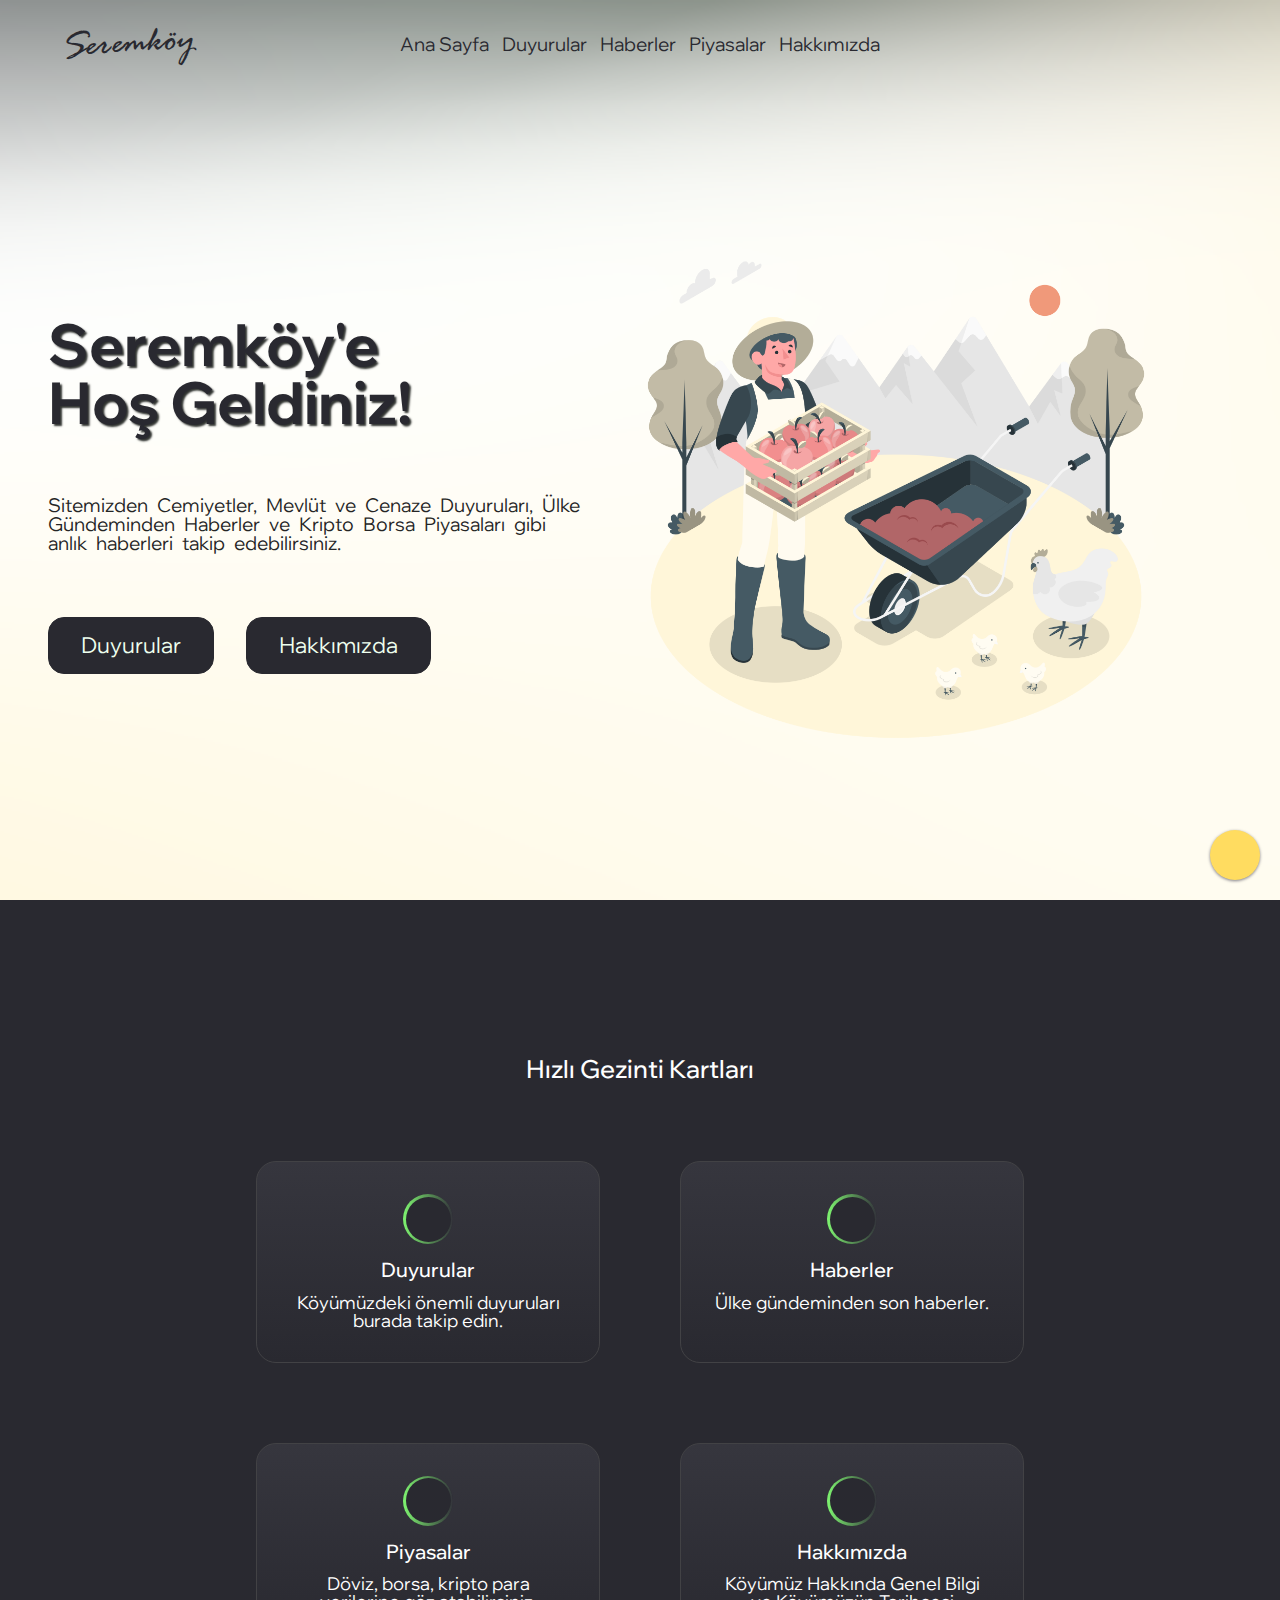
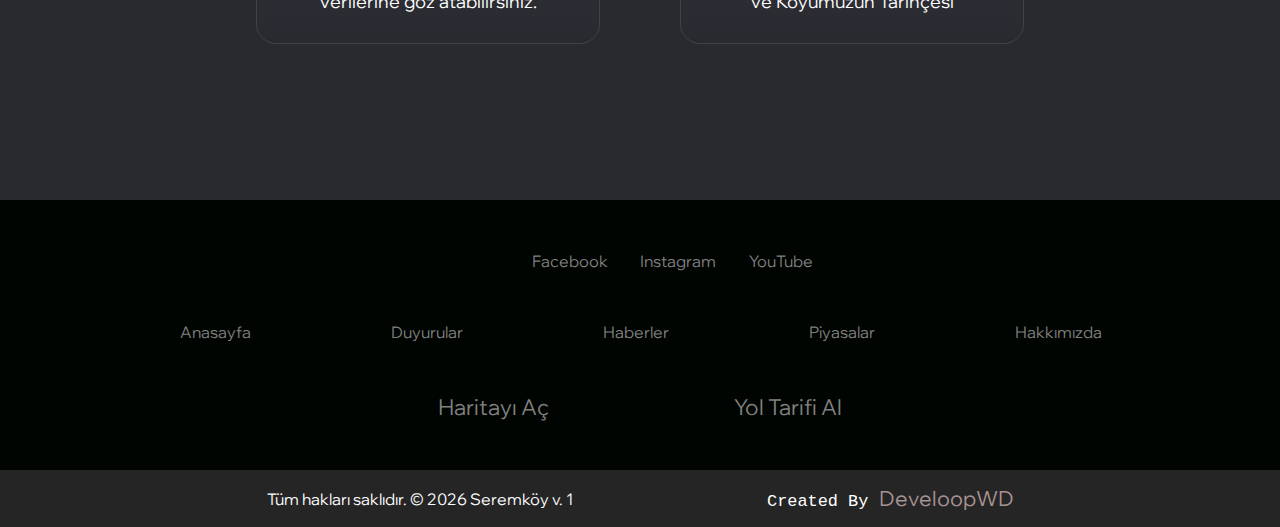
==== commit 79c7f3eb: "change news page" ====
--- a/index.html
+++ b/index.html
@@ -6,9 +6,10 @@
   <meta http-equiv="X-UA-Compatible" content="IE=edge" />
   <meta name="viewport" content="width=device-width, initial-scale=1.0" />
   <meta name="description"
-    content="Seremköy, Seremköy Website, Seremköy Duyurular, Seremköy Edirne'nin Meriç İlçesine Bağlı Sınır Köyüdür, Düğün, Cemiyet, Mevlüt Duyuruları, Ülke Geneli Haberler Piyasa ve Borsaları Köyümüzün Sitesinden Takip Edebilirsiniz">
-  <meta name="keywords"
-    content="Seremköy, seremkoyu, Seremkoy.com, seremkoyu.net Seremköy Site, Serem, Seremköy Website,Seremköy Düğün, Seremköy Haberleri">
+    content="Seremköy, Seremköy Website, Seremköy Edirne'nin Meriç İlçesine Bağlı Sınır Köyüdür, Düğün, Cemiyet, Mevlüt Duyuruları, Ülke Geneli Haberler Piyasa ve Borsaları Köyümüzün Sitesinden Takip Edebilirsiniz, Seremköy Duyurular">
+<meta name="keywords"
+    content="Seremköy,serem, seremkoyu, Seremkoy.com, seremkoyu.net Seremköy Site, Serem, Seremköy Website,Seremköy Düğün, Seremköy Haberleri, Seremköy Duyurular">
+  <meta name="robots" content="index, follow">
   <meta name="google-site-verification" content="M92E7N3_IDCwTJoq_lPOG4DxG0dTlMggo4Ib7OgjuH0" />
   <link rel="shortcut icon" href="images/favicon1.ico" type="image/x-icon">
   <title>Seremköy Websitesi | Ana Sayfa</title>
@@ -17,7 +18,7 @@
   <noscript>
     <link rel="stylesheet" href="css/style.css">
   </noscript>
-  
+
   <link rel="preload" href="https://cdnjs.cloudflare.com/ajax/libs/font-awesome/6.2.1/css/all.min.css"
     integrity="sha512-MV7K8+y+gLIBoVD59lQIYicR65iaqukzvf/nwasF0nqhPay5w/9lJmVM2hMDcnK1OnMGCdVK+iQrJ7lzPJQd1w=="
     as="style" onload="this.onload=null;this.rel='stylesheet'" crossorigin="anonymous" referrerpolicy="no-referrer" />
@@ -31,6 +32,17 @@
 
   <link rel="preconnect" href="https://fonts.googleapis.com">
   <link rel="preconnect" href="https://fonts.gstatic.com" crossorigin>
+
+
+  <!-- Google tag (gtag.js) -->
+  <script async src="https://www.googletagmanager.com/gtag/js?id=G-JHE18M2R48"></script>
+  <script>
+    window.dataLayer = window.dataLayer || [];
+    function gtag() { dataLayer.push(arguments); }
+    gtag('js', new Date());
+
+    gtag('config', 'G-JHE18M2R48');
+  </script>
 </head>
 
 <body>
@@ -63,7 +75,8 @@
         <div id="weather-cont" class="desk-weather">
         </div>
         <div class="mobile-menu">
-          <button id="mobile-toggle" style="background: transparent;" onclick="MobileNav()" aria-label="Mobil Navigasyonu Aç">
+          <button id="mobile-toggle" style="background: transparent;" onclick="MobileNav()"
+            aria-label="Mobil Navigasyonu Aç">
             <i class="fa-solid fa-ellipsis" id="mTog"></i>
           </button>
           <div class="menu-list" id="mobile-menu">
--- a/css/style.css
+++ b/css/style.css
@@ -520,8 +520,15 @@
   border-radius: 1rem;
   font-size: 1.4rem;
   color: #efe;
-}
-
+  border: 1px solid var(--dark);
+  transition: all 250ms ease;
+}
+.home-area-l .home-page-buttons a:hover{
+  background-color: #efe;
+  transform: scale(1.05);
+  color: var(--dark);
+  box-shadow: 3px 3px 15px var(--dark);
+}
 .home-area-r img {
   width: 40vw;
 }
@@ -677,8 +684,12 @@
   border-radius: 20px;
   flex: 1 1 40%;
   padding: 2rem;
-}
-
+  transition: 222ms ease;
+}
+.contCard:hover{
+  transform: scale(1.05);
+  box-shadow: 1px 1px 10px var(--orange);
+}
 .contCard a {
   display: flex;
   flex-flow: column wrap;
--- a/css/style.css
+++ b/css/style.css
@@ -520,8 +520,15 @@
   border-radius: 1rem;
   font-size: 1.4rem;
   color: #efe;
-}
-
+  border: 1px solid var(--dark);
+  transition: all 250ms ease;
+}
+.home-area-l .home-page-buttons a:hover{
+  background-color: #efe;
+  transform: scale(1.05);
+  color: var(--dark);
+  box-shadow: 3px 3px 15px var(--dark);
+}
 .home-area-r img {
   width: 40vw;
 }
@@ -677,8 +684,12 @@
   border-radius: 20px;
   flex: 1 1 40%;
   padding: 2rem;
-}
-
+  transition: 222ms ease;
+}
+.contCard:hover{
+  transform: scale(1.05);
+  box-shadow: 1px 1px 10px var(--orange);
+}
 .contCard a {
   display: flex;
   flex-flow: column wrap;
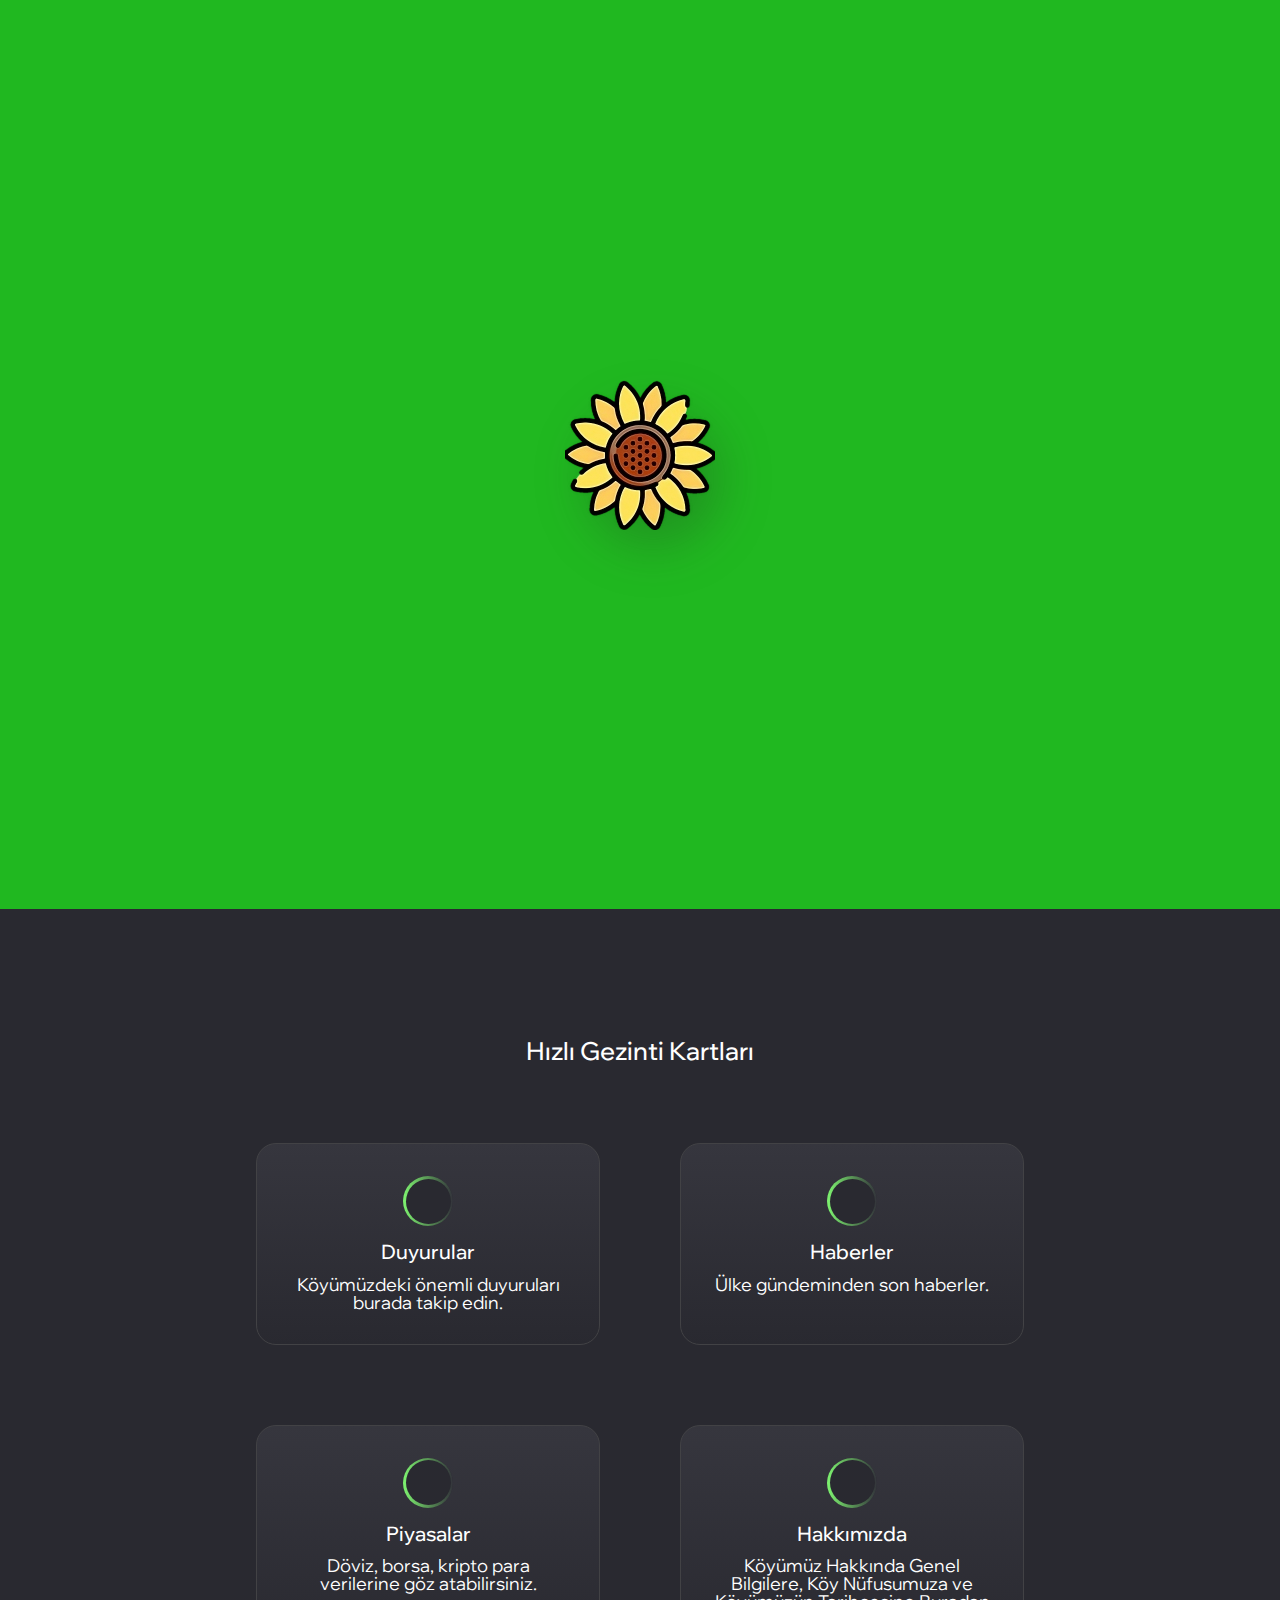
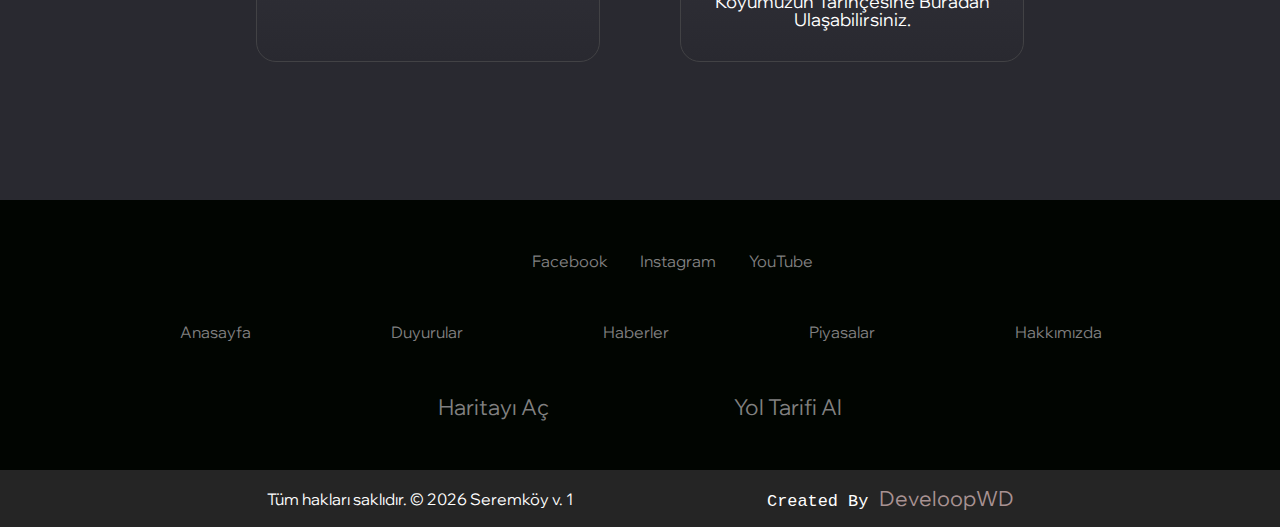
==== commit ad2b8980: "loader add" ====
--- a/index.html
+++ b/index.html
@@ -6,9 +6,9 @@
   <meta http-equiv="X-UA-Compatible" content="IE=edge" />
   <meta name="viewport" content="width=device-width, initial-scale=1.0" />
   <meta name="description"
-    content="Seremköy, Seremköy Website, Seremköy Edirne'nin Meriç İlçesine Bağlı Sınır Köyüdür, Düğün, Cemiyet, Mevlüt Duyuruları, Ülke Geneli Haberler Piyasa ve Borsaları Köyümüzün Sitesinden Takip Edebilirsiniz, Seremköy Duyurular">
+    content="Seremköy, Seremköy Websitesi, Seremköy Edirne'nin Meriç İlçesine Bağlı Sınır Köyüdür, Düğün, Cemiyet, Mevlüt Duyuruları, Ülke Geneli Haberler Piyasa ve Borsaları Köyümüzün Sitesinden Takip Edebilirsiniz, Seremköy Duyurular">
 <meta name="keywords"
-    content="Seremköy,serem, seremkoyu, Seremkoy.com, seremkoyu.net Seremköy Site, Serem, Seremköy Website,Seremköy Düğün, Seremköy Haberleri, Seremköy Duyurular">
+    content="Seremköy,seremkoyu,Seremköy Hakkında, Seremköy Tarihçe, Seremköy Nüfusu,serem köy, Seremköy Site, Serem, Seremköy Website,Seremköy Düğün, Seremköy Haberleri, Seremköy Duyurular">
   <meta name="robots" content="index, follow">
   <meta name="google-site-verification" content="M92E7N3_IDCwTJoq_lPOG4DxG0dTlMggo4Ib7OgjuH0" />
   <link rel="shortcut icon" href="images/favicon1.ico" type="image/x-icon">
@@ -54,6 +54,9 @@
     <span id="close-pop"><i class="fa-solid fa-xmark"></i></span>
     <div id="progress-bar"></div>
   </div> -->
+  <div id="loader">
+      <img src="images/loader.webp" alt="">
+  </div>
   <span id="scrl"><i class="fa-solid fa-arrow-up"></i></span>
   <div class="container">
     <header>
@@ -107,7 +110,7 @@
           <div class="text-area">
             <h1>Seremköy'e <br> Hoş Geldiniz!</h1>
             <p>
-              Sitemizden Cemiyetler, Mevlüt ve Cenaze Duyuruları, Ülke Gündeminden Haberler ve Kripto Borsa Piyasaları
+              Web Sitemizden Cemiyetler, Mevlüt ve Cenaze Duyuruları,Köyümüz Hakkında Bilgiler, Ülke Gündeminden Haberler ve Kripto Borsa Piyasaları
               gibi anlık haberleri takip edebilirsiniz.
             </p>
             <div class="home-page-buttons">
@@ -167,14 +170,14 @@
           </a>
         </div>
         <div class="contCard">
-          <a href="yonetim.html">
+          <a href="hakkimizda.html">
             <div class="cardIcon">
               <i class="fa-solid fa-users fa-xl icon2"></i>
             </div>
             <div>
               <h1 class="contCardH2">Hakkımızda</h1>
               <p class="contCardP">
-                Köyümüz Hakkında Genel Bilgi ve Köyümüzün Tarihçesi
+                Köyümüz Hakkında Genel Bilgilere, Köy Nüfusumuza ve Köyümüzün Tarihçesine Buradan Ulaşabilirsiniz.
               </p>
             </div>
           </a>
--- a/css/style.css
+++ b/css/style.css
@@ -80,6 +80,36 @@
   background-color: #bccba8;
 }
 
+#loader{
+  width: 100%;
+  height: 101dvh;
+  position: fixed;
+  background-color: #20b820;
+  display: flex;
+  align-items: center;
+  justify-content: center;
+  z-index: 99;
+  opacity: 1;
+  visibility: inherit;
+  transition: 333ms ease;
+}
+/* #loader.out{
+  opacity: 0;
+  visibility: hidden;
+} */
+#loader img{
+  max-width: 150px;
+  animation: loader 1.2s linear forwards;
+  filter: drop-shadow(13px 23px 23px #2525);
+}
+@keyframes loader {
+  0%{
+    transform: rotateY(0deg);
+  }
+  100%{
+    transform: rotateY(360deg);
+  }
+}
 header {
   display: flex;
   height: 10vh;
@@ -1307,13 +1337,13 @@
 }
 
 body::-webkit-scrollbar {
-  width: 15px;
+  width: 10px;
 }
 
 body::-webkit-scrollbar-thumb {
   width: 10px;
   background-color: #bccba8;
-  border-radius: 10px;
+  border-radius: 3px;
 }
 
 .mobile-nav-cont {
--- a/css/style.css
+++ b/css/style.css
@@ -80,6 +80,36 @@
   background-color: #bccba8;
 }
 
+#loader{
+  width: 100%;
+  height: 101dvh;
+  position: fixed;
+  background-color: #20b820;
+  display: flex;
+  align-items: center;
+  justify-content: center;
+  z-index: 99;
+  opacity: 1;
+  visibility: inherit;
+  transition: 333ms ease;
+}
+/* #loader.out{
+  opacity: 0;
+  visibility: hidden;
+} */
+#loader img{
+  max-width: 150px;
+  animation: loader 1.2s linear forwards;
+  filter: drop-shadow(13px 23px 23px #2525);
+}
+@keyframes loader {
+  0%{
+    transform: rotateY(0deg);
+  }
+  100%{
+    transform: rotateY(360deg);
+  }
+}
 header {
   display: flex;
   height: 10vh;
@@ -1307,13 +1337,13 @@
 }
 
 body::-webkit-scrollbar {
-  width: 15px;
+  width: 10px;
 }
 
 body::-webkit-scrollbar-thumb {
   width: 10px;
   background-color: #bccba8;
-  border-radius: 10px;
+  border-radius: 3px;
 }
 
 .mobile-nav-cont {
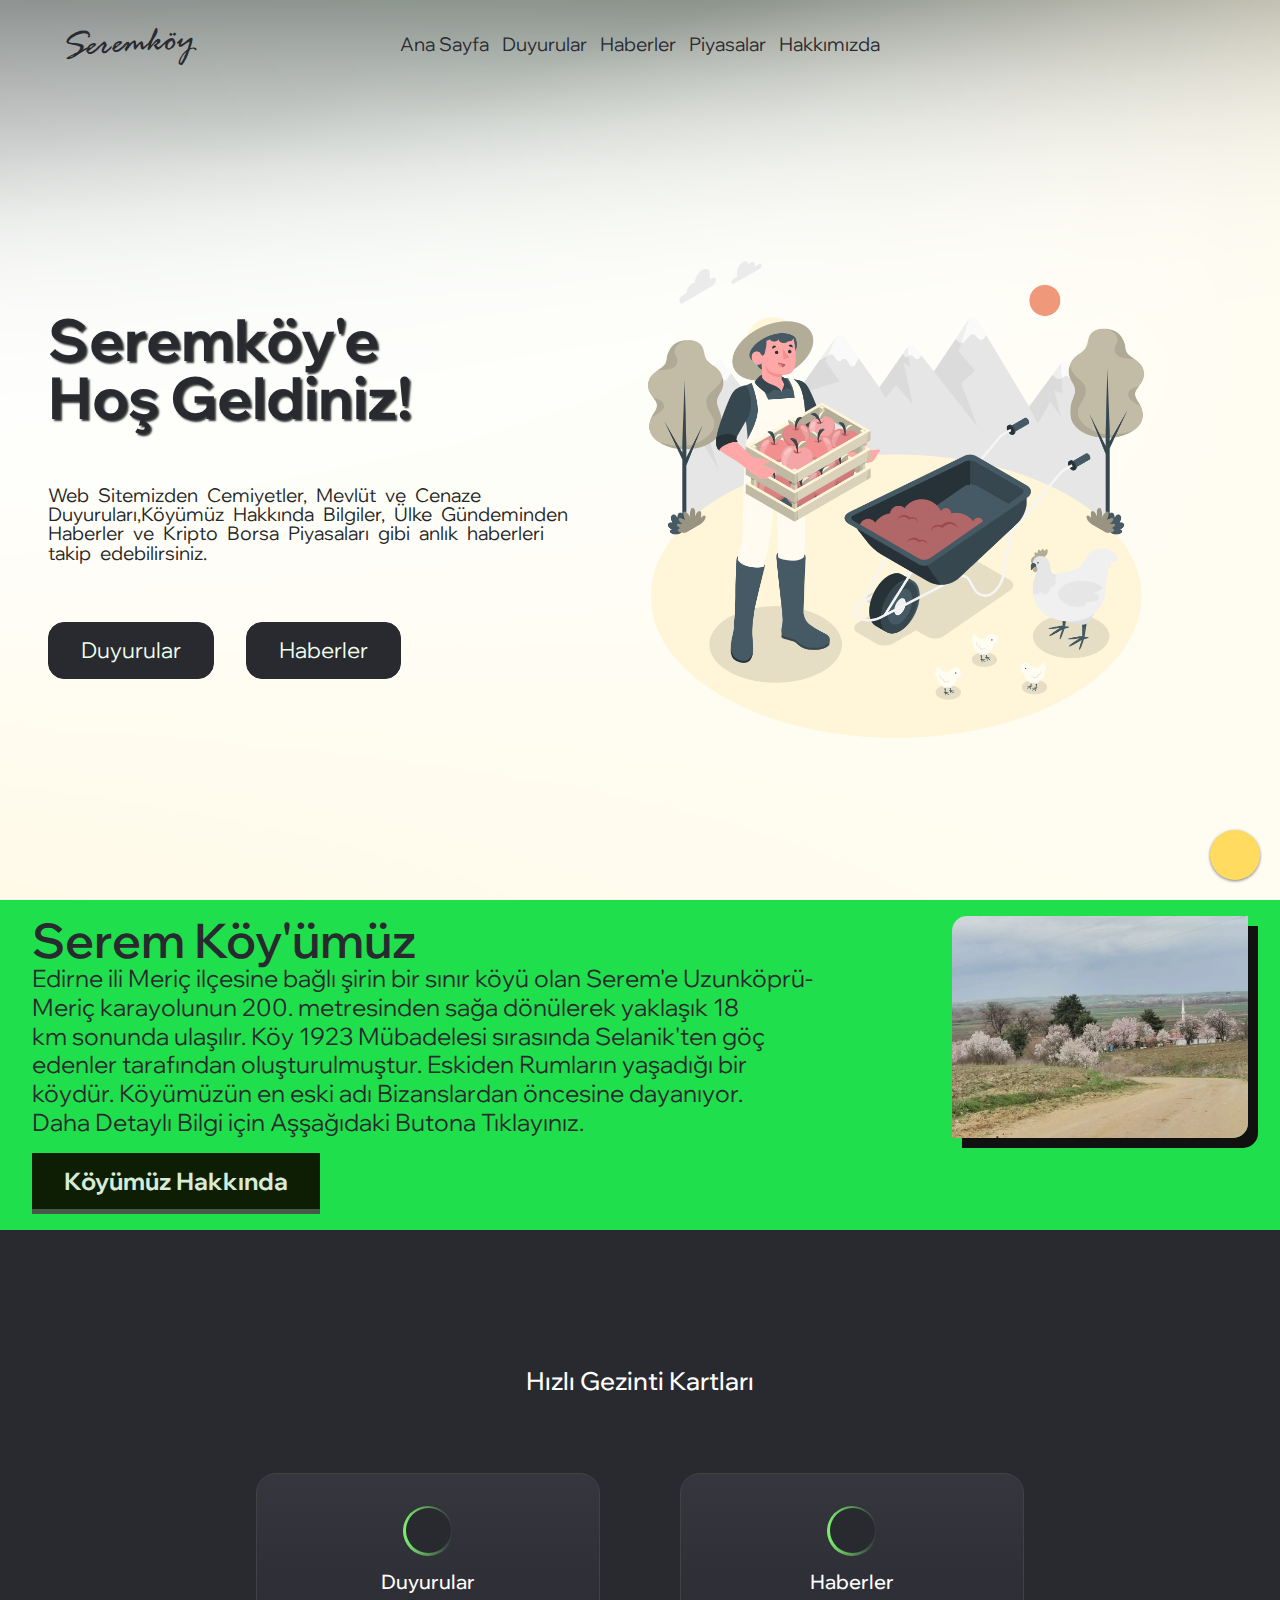
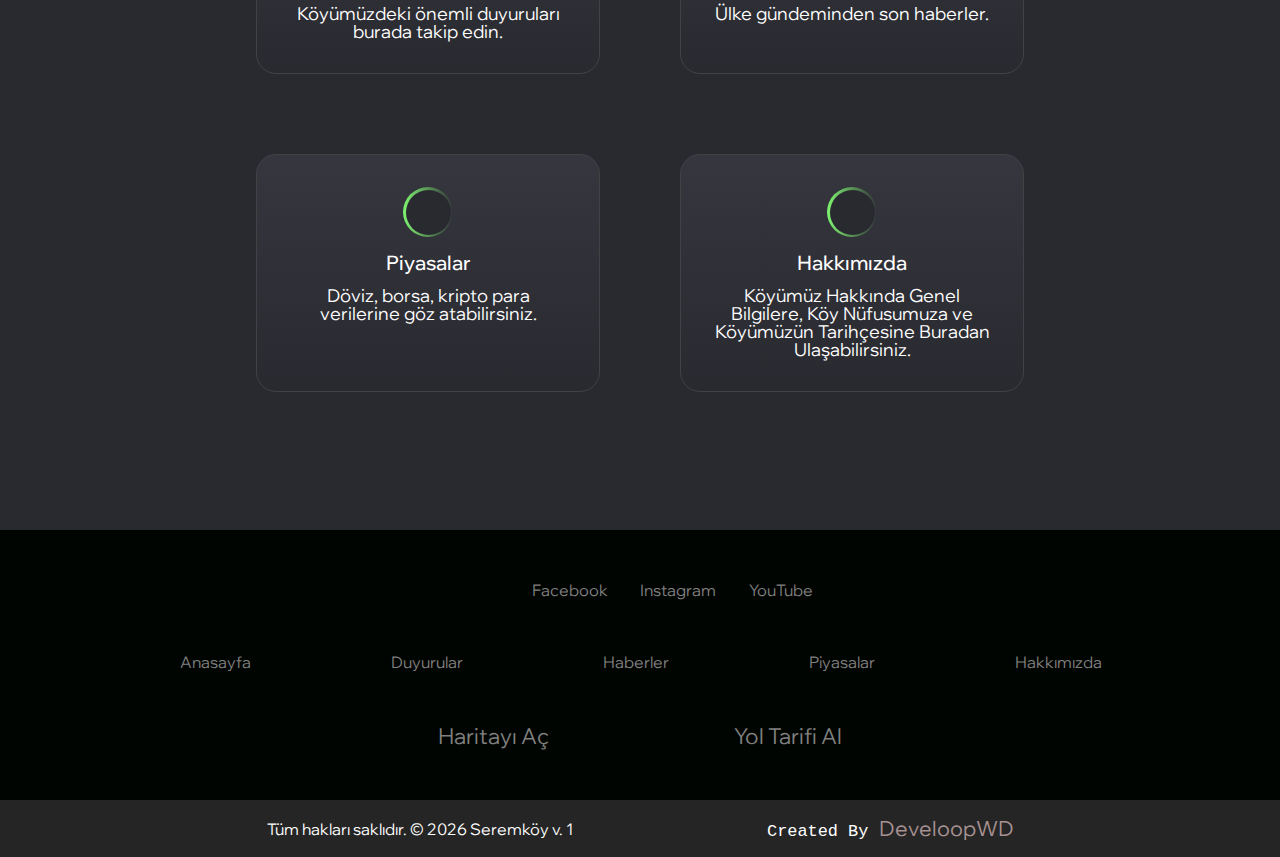
==== commit f661541e: "change index" ====
--- a/index.html
+++ b/index.html
@@ -54,9 +54,9 @@
     <span id="close-pop"><i class="fa-solid fa-xmark"></i></span>
     <div id="progress-bar"></div>
   </div> -->
-  <div id="loader">
+  <!-- <div id="loader">
       <img src="images/loader.webp" alt="">
-  </div>
+  </div> -->
   <span id="scrl"><i class="fa-solid fa-arrow-up"></i></span>
   <div class="container">
     <header>
@@ -115,7 +115,7 @@
             </p>
             <div class="home-page-buttons">
               <a href="duyurular.html">Duyurular</a>
-              <a href="hakkimizda.html">Hakkımızda</a>
+              <a href="hakkimizda.html">Haberler</a>
             </div>
           </div>
         </div>
@@ -123,8 +123,80 @@
           <img src="images/farmer.webp" alt="Anasayfa Görseli" width="" height="" />
         </div>
       </section>
+      <section id="home-about">
+        <div class="header-about">
+          <h1>Serem Köy'ümüz</h1>
+          <p>
+            Edirne ili Meriç ilçesine bağlı şirin bir sınır köyü olan Serem'e Uzunköprü-Meriç karayolunun 200. metresinden sağa dönülerek yaklaşık 18 km sonunda ulaşılır. Köy 1923 Mübadelesi sırasında Selanik'ten göç edenler tarafından oluşturulmuştur. Eskiden Rumların yaşadığı bir köydür. Köyümüzün en eski adı Bizanslardan öncesine dayanıyor. <br> Daha Detaylı Bilgi için Aşşağıdaki Butona Tıklayınız.
+          </p>
+          <a href="" >Köyümüz Hakkında</a>
+        </div>
+        <figure>
+          <img src="images/koy.webp" alt="Seremköy">
+        </figure>
+      </section>
+      <section class="content">
+        <div class="contHeader">
+          <h1 class="contentH">Hızlı Gezinti Kartları</h1>
+          <p class="contentP"></p>
+        </div>
+        <div class="contCardMain">
+          <div class="contCard">
+            <a href="duyurular.html" class="contCardHref">
+              <div class="cardIcon">
+                <i class="fa-solid fa-microphone fa-xl icon2"></i>
+              </div>
+              <div>
+                <h1 class="contCardH2">Duyurular</h1>
+                <p class="contCardP">
+                  Köyümüzdeki önemli duyuruları burada takip edin.
+                </p>
+              </div>
+            </a>
+          </div>
+          <div class="contCard">
+            <a href="haberler.html">
+              <div class="cardIcon">
+                <i class="fa-solid fa-radio fa-xl icon2"></i>
+              </div>
+              <div>
+                <h1 class="contCardH2">Haberler</h1>
+                <p class="contCardP">
+                  Ülke gündeminden son haberler.
+                </p>
+              </div>
+            </a>
+          </div>
+          <div class="contCard">
+            <a href="piyasalar.html">
+              <div class="cardIcon">
+                <i class="fa-solid fa-chart-line fa-xl icon2"></i>
+              </div>
+              <div>
+                <h1 class="contCardH2">Piyasalar</h1>
+                <p class="contCardP">
+                  Döviz, borsa, kripto para verilerine göz atabilirsiniz.
+                </p>
+              </div>
+            </a>
+          </div>
+          <div class="contCard">
+            <a href="hakkimizda.html">
+              <div class="cardIcon">
+                <i class="fa-solid fa-users fa-xl icon2"></i>
+              </div>
+              <div>
+                <h1 class="contCardH2">Hakkımızda</h1>
+                <p class="contCardP">
+                  Köyümüz Hakkında Genel Bilgilere, Köy Nüfusumuza ve Köyümüzün Tarihçesine Buradan Ulaşabilirsiniz.
+                </p>
+              </div>
+            </a>
+          </div>
+        </div>
+      </section>
     </main>
-    <div class="content">
+    <!-- <div class="content">
       <div class="contHeader">
         <h1 class="contentH">Hızlı Gezinti Kartları</h1>
         <p class="contentP"></p>
@@ -183,7 +255,7 @@
           </a>
         </div>
       </div>
-    </div>
+    </div> -->
     <footer>
       <div class="footer-main">
         <div class="social-links">
--- a/css/style.css
+++ b/css/style.css
@@ -228,8 +228,16 @@
   background-color: #7acd1b;
   color: #0f0e0d !important;
 }
-
-
+#table-info{
+  width: 60%;
+  font-style: oblique;
+  line-height: 1.2;
+}
+#table-info a{
+  color: #7b2407;
+  font-weight: 600;
+  text-decoration: underline;
+}
 /* HAKKIMIZDA SECTION END */
 /* POP-UP Section */
 .pop-up {
@@ -1728,26 +1736,6 @@
     max-width: 300px;
   }
 
-  .pop-up {
-    overflow: scroll;
-  }
-
-  .pop-up h1 {
-    font-size: 2rem;
-    padding-top: 15px;
-  }
-
-  #pop-header {
-    font-size: 2rem;
-  }
-
-  #pop-text {
-    font-size: 1rem;
-  }
-
-  #progress-bar {
-    height: 7px;
-  }
 
   .duyuruIconCont1,
   .duyuruIconCont2,
@@ -1797,6 +1785,16 @@
 
   }
 
+  #home-about{
+    flex-direction: column;
+  }
+
+  .header-about{
+    gap: 2rem;
+  }
+  #home-about figure{
+    width: 300px !important;
+  }
   #popup-img {
     max-width: 90%;
     aspect-ratio: 2/2;
@@ -1937,7 +1935,9 @@
   .footer-main {
     padding: 10px 0;
   }
-
+  #table-info{
+    width: 85%;
+  }
   .copyright {
     text-align: center;
     position: relative;
@@ -1948,4 +1948,56 @@
     flex-direction: column;
     gap: 5px;
   }
+}
+
+#home-about{
+  position: relative;
+  width: 100%;
+  display: flex;
+  gap: 2rem;
+  padding: 1rem 2rem;
+  background-color: #1fe04c;
+}
+#home-about .header-about{
+  flex: 3;
+  display: flex;
+  flex-direction: column;
+  justify-content: space-evenly;
+  align-items:flex-start;
+}
+#home-about .header-about h1{
+  font-size: 3rem;
+  font-weight: 600;
+}
+#home-about .header-about p{
+  font-size: 1.5rem;
+  text-wrap:balance;
+  line-height: 1.2;
+}
+#home-about .header-about a{
+  font-size: 1.5rem;
+  color: #d7ebd7;
+  background-color: #0e1e05;
+  border-bottom: 5px solid #475947;
+  padding: 1rem 2rem;
+  margin-top: 1rem;
+  font-weight: 700;
+  transition: all 250ms ease;
+}
+#home-about .header-about a:hover{
+  background-color: #d7ebd7;
+  color: #0e1e05;
+  transform: translateX(-10px);
+  box-shadow: 10px 10px 0px #101110;
+}
+#home-about figure {
+  flex: 1;
+  width: 100px;
+}
+#home-about figure img{
+  object-fit: contain;
+  max-width: 100%;
+  border-radius: 15px 0 15px 0;
+  box-shadow: 10px 10px 0px #101110;
+  /* -3px -3px 13px #101110,-3px -3px 13px #101110; */
 }--- a/css/style.css
+++ b/css/style.css
@@ -228,8 +228,16 @@
   background-color: #7acd1b;
   color: #0f0e0d !important;
 }
-
-
+#table-info{
+  width: 60%;
+  font-style: oblique;
+  line-height: 1.2;
+}
+#table-info a{
+  color: #7b2407;
+  font-weight: 600;
+  text-decoration: underline;
+}
 /* HAKKIMIZDA SECTION END */
 /* POP-UP Section */
 .pop-up {
@@ -1728,26 +1736,6 @@
     max-width: 300px;
   }
 
-  .pop-up {
-    overflow: scroll;
-  }
-
-  .pop-up h1 {
-    font-size: 2rem;
-    padding-top: 15px;
-  }
-
-  #pop-header {
-    font-size: 2rem;
-  }
-
-  #pop-text {
-    font-size: 1rem;
-  }
-
-  #progress-bar {
-    height: 7px;
-  }
 
   .duyuruIconCont1,
   .duyuruIconCont2,
@@ -1797,6 +1785,16 @@
 
   }
 
+  #home-about{
+    flex-direction: column;
+  }
+
+  .header-about{
+    gap: 2rem;
+  }
+  #home-about figure{
+    width: 300px !important;
+  }
   #popup-img {
     max-width: 90%;
     aspect-ratio: 2/2;
@@ -1937,7 +1935,9 @@
   .footer-main {
     padding: 10px 0;
   }
-
+  #table-info{
+    width: 85%;
+  }
   .copyright {
     text-align: center;
     position: relative;
@@ -1948,4 +1948,56 @@
     flex-direction: column;
     gap: 5px;
   }
+}
+
+#home-about{
+  position: relative;
+  width: 100%;
+  display: flex;
+  gap: 2rem;
+  padding: 1rem 2rem;
+  background-color: #1fe04c;
+}
+#home-about .header-about{
+  flex: 3;
+  display: flex;
+  flex-direction: column;
+  justify-content: space-evenly;
+  align-items:flex-start;
+}
+#home-about .header-about h1{
+  font-size: 3rem;
+  font-weight: 600;
+}
+#home-about .header-about p{
+  font-size: 1.5rem;
+  text-wrap:balance;
+  line-height: 1.2;
+}
+#home-about .header-about a{
+  font-size: 1.5rem;
+  color: #d7ebd7;
+  background-color: #0e1e05;
+  border-bottom: 5px solid #475947;
+  padding: 1rem 2rem;
+  margin-top: 1rem;
+  font-weight: 700;
+  transition: all 250ms ease;
+}
+#home-about .header-about a:hover{
+  background-color: #d7ebd7;
+  color: #0e1e05;
+  transform: translateX(-10px);
+  box-shadow: 10px 10px 0px #101110;
+}
+#home-about figure {
+  flex: 1;
+  width: 100px;
+}
+#home-about figure img{
+  object-fit: contain;
+  max-width: 100%;
+  border-radius: 15px 0 15px 0;
+  box-shadow: 10px 10px 0px #101110;
+  /* -3px -3px 13px #101110,-3px -3px 13px #101110; */
 }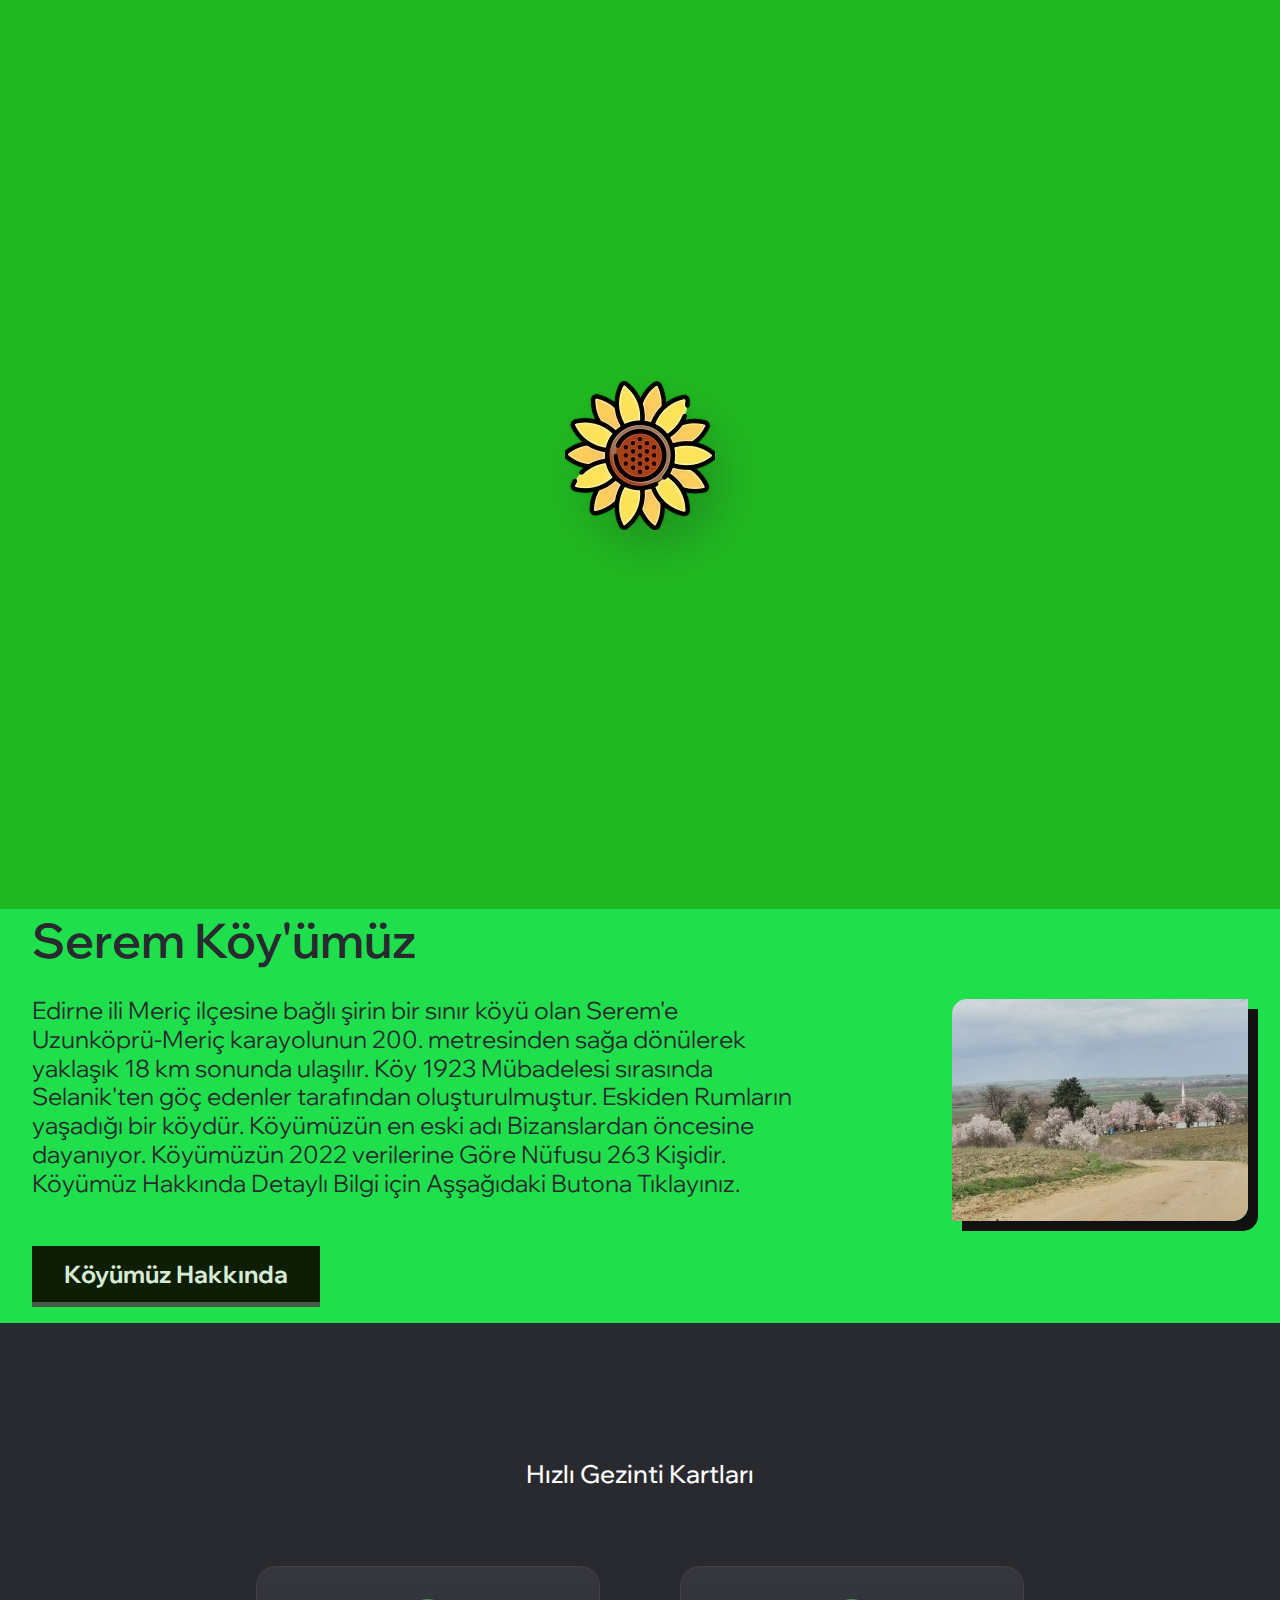
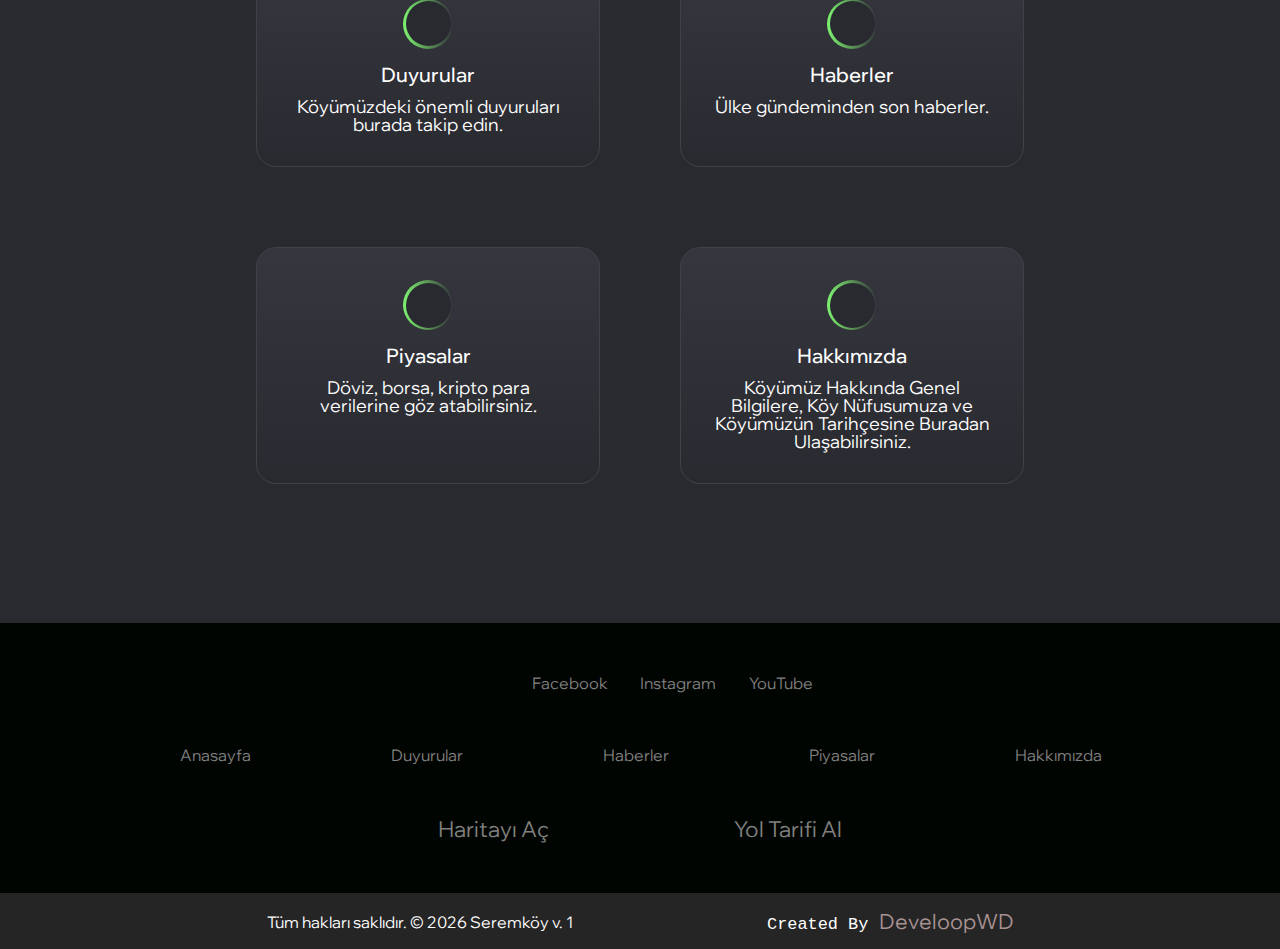
==== commit b4508e38: "fixes" ====
--- a/index.html
+++ b/index.html
@@ -54,9 +54,9 @@
     <span id="close-pop"><i class="fa-solid fa-xmark"></i></span>
     <div id="progress-bar"></div>
   </div> -->
-  <!-- <div id="loader">
+  <div id="loader">
       <img src="images/loader.webp" alt="">
-  </div> -->
+  </div>
   <span id="scrl"><i class="fa-solid fa-arrow-up"></i></span>
   <div class="container">
     <header>
@@ -127,9 +127,9 @@
         <div class="header-about">
           <h1>Serem Köy'ümüz</h1>
           <p>
-            Edirne ili Meriç ilçesine bağlı şirin bir sınır köyü olan Serem'e Uzunköprü-Meriç karayolunun 200. metresinden sağa dönülerek yaklaşık 18 km sonunda ulaşılır. Köy 1923 Mübadelesi sırasında Selanik'ten göç edenler tarafından oluşturulmuştur. Eskiden Rumların yaşadığı bir köydür. Köyümüzün en eski adı Bizanslardan öncesine dayanıyor. <br> Daha Detaylı Bilgi için Aşşağıdaki Butona Tıklayınız.
+            Edirne ili Meriç ilçesine bağlı şirin bir sınır köyü olan Serem'e Uzunköprü-Meriç karayolunun 200. metresinden sağa dönülerek yaklaşık 18 km sonunda ulaşılır. Köy 1923 Mübadelesi sırasında Selanik'ten göç edenler tarafından oluşturulmuştur. Eskiden Rumların yaşadığı bir köydür. Köyümüzün en eski adı Bizanslardan öncesine dayanıyor. Köyümüzün 2022 verilerine Göre Nüfusu  263 Kişidir. <br> Köyümüz Hakkında Detaylı Bilgi için Aşşağıdaki Butona Tıklayınız.
           </p>
-          <a href="" >Köyümüz Hakkında</a>
+          <a href="hakkimizda.html" >Köyümüz Hakkında</a>
         </div>
         <figure>
           <img src="images/koy.webp" alt="Seremköy">
--- a/css/style.css
+++ b/css/style.css
@@ -504,7 +504,59 @@
   height: 90vh;
   /* background: linear-gradient(to right, rgba(0,0,0,0.5),rgba(0,0,0,0.6)),url(/images/background.webp); */
 }
-
+#home-about{
+  position: relative;
+  width: 100%;
+  display: flex;
+  gap: 2rem;
+  padding: 1rem 2rem;
+  background-color: #1fe04c;
+  align-items: center;
+  justify-content: center;
+}
+#home-about .header-about{
+  flex: 3;
+  display: flex;
+  flex-direction: column;
+  gap: 2rem;
+  align-items:flex-start;
+}
+#home-about .header-about h1{
+  font-size: 3rem;
+  font-weight: 600;
+}
+#home-about .header-about p{
+  font-size: 1.5rem;
+  text-wrap:balance;
+  line-height: 1.2;
+}
+#home-about .header-about a{
+  font-size: 1.5rem;
+  color: #d7ebd7;
+  background-color: #0e1e05;
+  border-bottom: 5px solid #475947;
+  padding: 1rem 2rem;
+  margin-top: 1rem;
+  font-weight: 700;
+  transition: all 250ms ease;
+}
+#home-about .header-about a:hover{
+  background-color: #d7ebd7;
+  color: #0e1e05;
+  transform: translateX(-10px);
+  box-shadow: 10px 10px 0px #101110;
+}
+#home-about figure {
+  flex: 1;
+  width: 100px;
+}
+#home-about figure img{
+  object-fit: contain;
+  max-width: 100%;
+  border-radius: 15px 0 15px 0;
+  box-shadow: 10px 10px 0px #101110;
+  /* -3px -3px 13px #101110,-3px -3px 13px #101110; */
+}
 .home-area-l,
 .home-area-r {
   display: flex;
@@ -1950,54 +2002,3 @@
   }
 }
 
-#home-about{
-  position: relative;
-  width: 100%;
-  display: flex;
-  gap: 2rem;
-  padding: 1rem 2rem;
-  background-color: #1fe04c;
-}
-#home-about .header-about{
-  flex: 3;
-  display: flex;
-  flex-direction: column;
-  justify-content: space-evenly;
-  align-items:flex-start;
-}
-#home-about .header-about h1{
-  font-size: 3rem;
-  font-weight: 600;
-}
-#home-about .header-about p{
-  font-size: 1.5rem;
-  text-wrap:balance;
-  line-height: 1.2;
-}
-#home-about .header-about a{
-  font-size: 1.5rem;
-  color: #d7ebd7;
-  background-color: #0e1e05;
-  border-bottom: 5px solid #475947;
-  padding: 1rem 2rem;
-  margin-top: 1rem;
-  font-weight: 700;
-  transition: all 250ms ease;
-}
-#home-about .header-about a:hover{
-  background-color: #d7ebd7;
-  color: #0e1e05;
-  transform: translateX(-10px);
-  box-shadow: 10px 10px 0px #101110;
-}
-#home-about figure {
-  flex: 1;
-  width: 100px;
-}
-#home-about figure img{
-  object-fit: contain;
-  max-width: 100%;
-  border-radius: 15px 0 15px 0;
-  box-shadow: 10px 10px 0px #101110;
-  /* -3px -3px 13px #101110,-3px -3px 13px #101110; */
-}--- a/css/style.css
+++ b/css/style.css
@@ -504,7 +504,59 @@
   height: 90vh;
   /* background: linear-gradient(to right, rgba(0,0,0,0.5),rgba(0,0,0,0.6)),url(/images/background.webp); */
 }
-
+#home-about{
+  position: relative;
+  width: 100%;
+  display: flex;
+  gap: 2rem;
+  padding: 1rem 2rem;
+  background-color: #1fe04c;
+  align-items: center;
+  justify-content: center;
+}
+#home-about .header-about{
+  flex: 3;
+  display: flex;
+  flex-direction: column;
+  gap: 2rem;
+  align-items:flex-start;
+}
+#home-about .header-about h1{
+  font-size: 3rem;
+  font-weight: 600;
+}
+#home-about .header-about p{
+  font-size: 1.5rem;
+  text-wrap:balance;
+  line-height: 1.2;
+}
+#home-about .header-about a{
+  font-size: 1.5rem;
+  color: #d7ebd7;
+  background-color: #0e1e05;
+  border-bottom: 5px solid #475947;
+  padding: 1rem 2rem;
+  margin-top: 1rem;
+  font-weight: 700;
+  transition: all 250ms ease;
+}
+#home-about .header-about a:hover{
+  background-color: #d7ebd7;
+  color: #0e1e05;
+  transform: translateX(-10px);
+  box-shadow: 10px 10px 0px #101110;
+}
+#home-about figure {
+  flex: 1;
+  width: 100px;
+}
+#home-about figure img{
+  object-fit: contain;
+  max-width: 100%;
+  border-radius: 15px 0 15px 0;
+  box-shadow: 10px 10px 0px #101110;
+  /* -3px -3px 13px #101110,-3px -3px 13px #101110; */
+}
 .home-area-l,
 .home-area-r {
   display: flex;
@@ -1950,54 +2002,3 @@
   }
 }
 
-#home-about{
-  position: relative;
-  width: 100%;
-  display: flex;
-  gap: 2rem;
-  padding: 1rem 2rem;
-  background-color: #1fe04c;
-}
-#home-about .header-about{
-  flex: 3;
-  display: flex;
-  flex-direction: column;
-  justify-content: space-evenly;
-  align-items:flex-start;
-}
-#home-about .header-about h1{
-  font-size: 3rem;
-  font-weight: 600;
-}
-#home-about .header-about p{
-  font-size: 1.5rem;
-  text-wrap:balance;
-  line-height: 1.2;
-}
-#home-about .header-about a{
-  font-size: 1.5rem;
-  color: #d7ebd7;
-  background-color: #0e1e05;
-  border-bottom: 5px solid #475947;
-  padding: 1rem 2rem;
-  margin-top: 1rem;
-  font-weight: 700;
-  transition: all 250ms ease;
-}
-#home-about .header-about a:hover{
-  background-color: #d7ebd7;
-  color: #0e1e05;
-  transform: translateX(-10px);
-  box-shadow: 10px 10px 0px #101110;
-}
-#home-about figure {
-  flex: 1;
-  width: 100px;
-}
-#home-about figure img{
-  object-fit: contain;
-  max-width: 100%;
-  border-radius: 15px 0 15px 0;
-  box-shadow: 10px 10px 0px #101110;
-  /* -3px -3px 13px #101110,-3px -3px 13px #101110; */
-}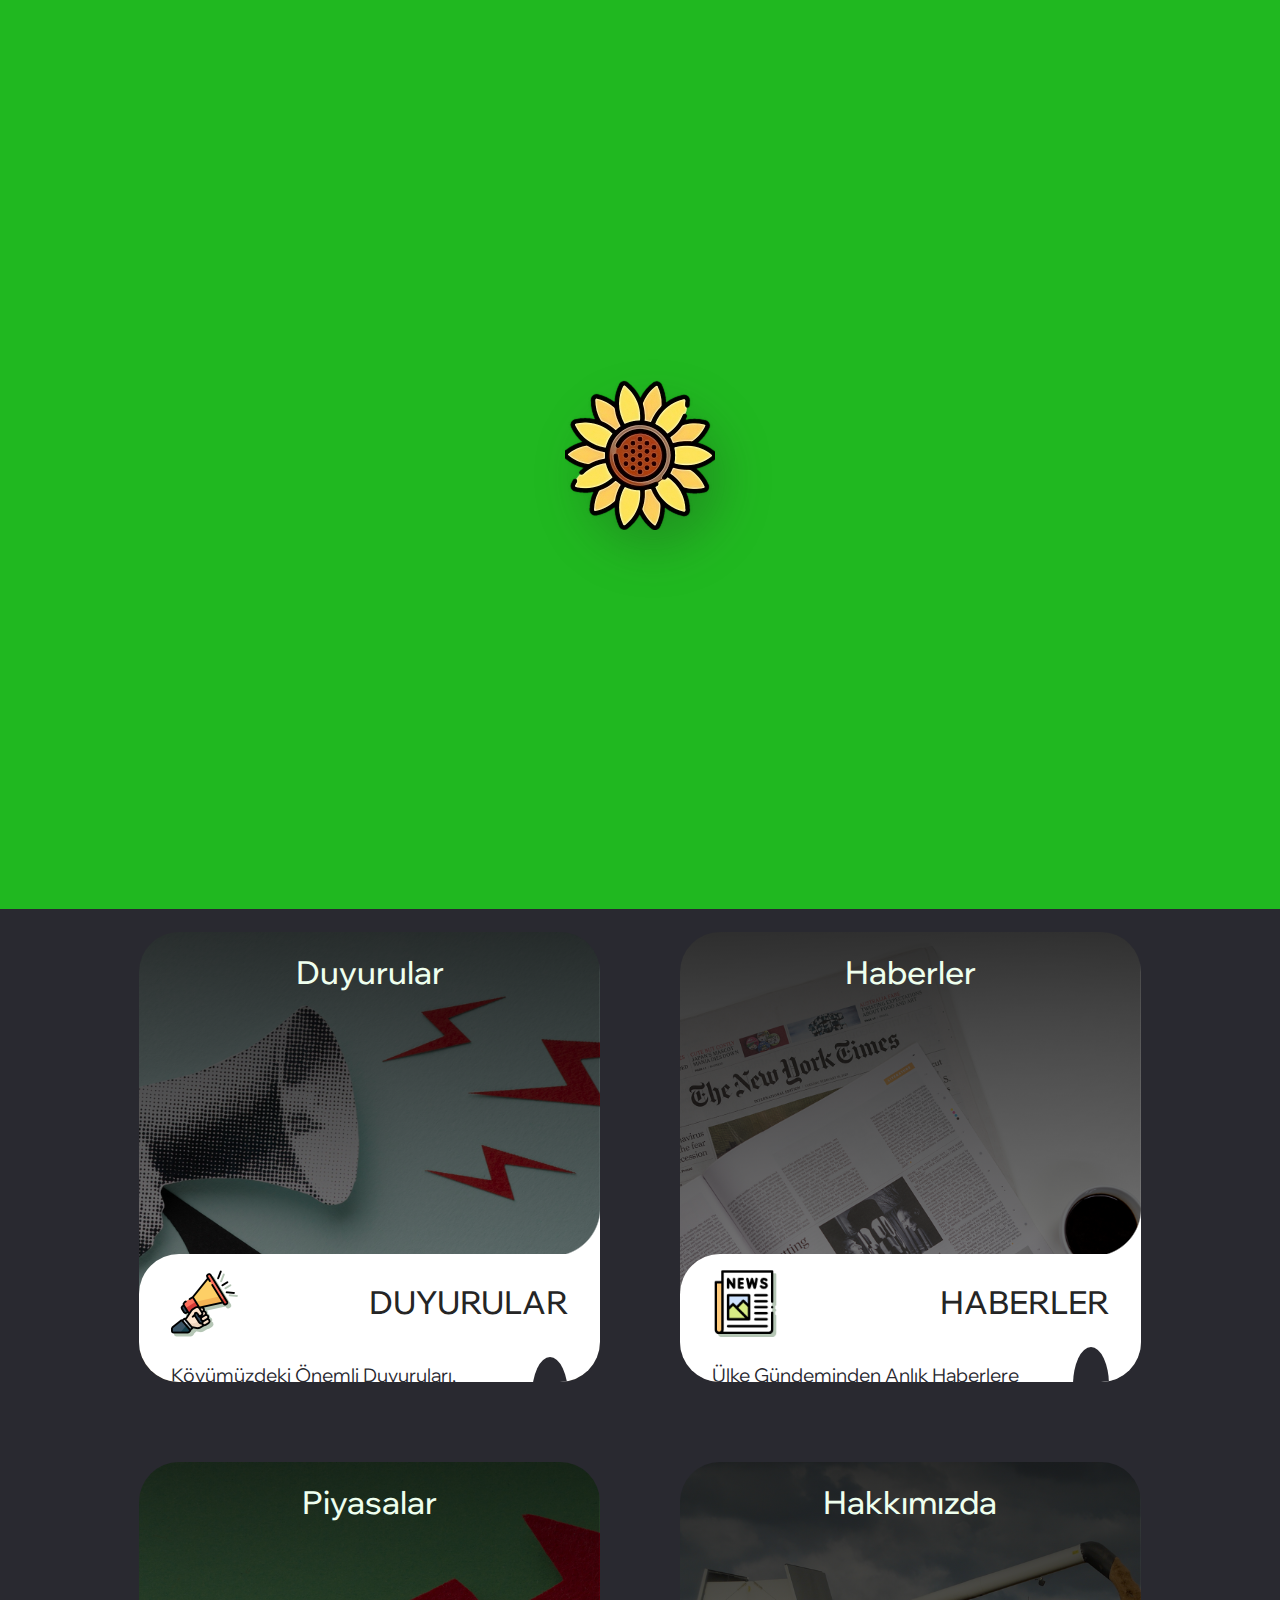
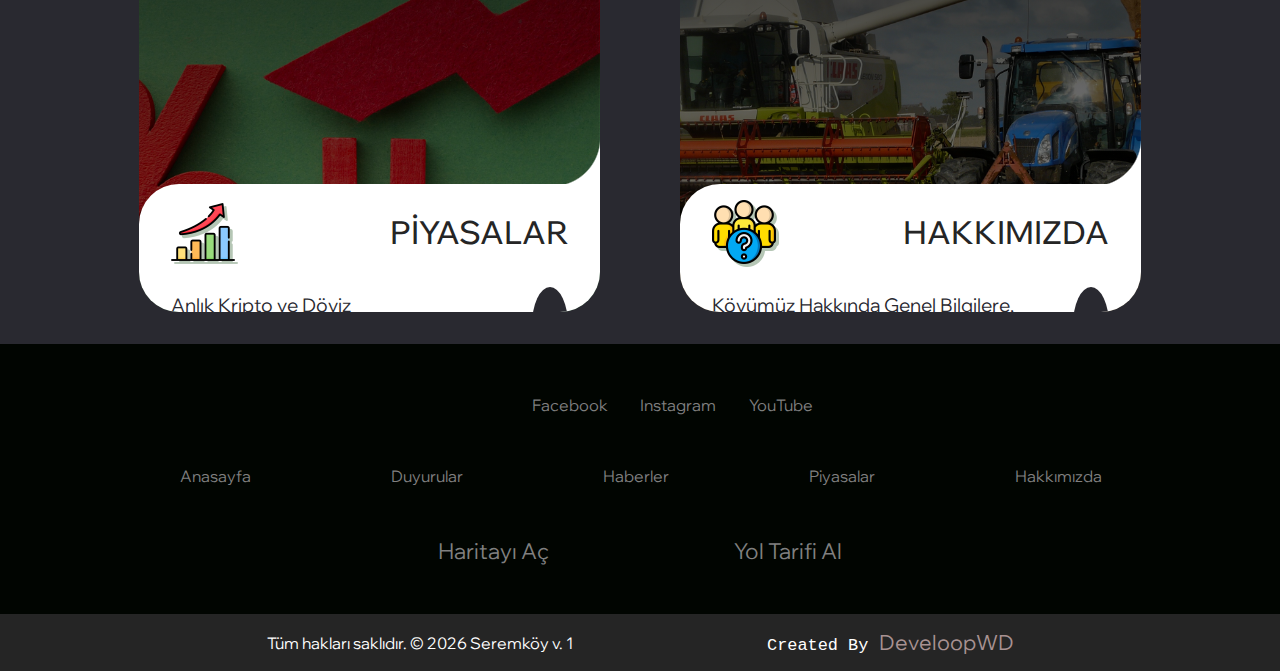
==== commit ee696355: "design change" ====
--- a/index.html
+++ b/index.html
@@ -46,14 +46,6 @@
 </head>
 
 <body>
-  <!-- <div class="pop-up">
-    <h1>Seremköy'e Hoş Geldiniz!</h1>
-    <h3 id="pop-header">Bilgilendirme</h3>
-    <p id="pop-text">
-      Sitemiz test aşamasındadır. Bu nedenle, herhangi bir sorunla karşılaşırsanız, lütfen <a style="color:rgb(12, 207, 12);" href="mailto:seremkoydestek@gmail.com">seremkoydestek@gmail.com</a> e-posta adresine bir e-posta göndererek bize bildirin.</p>
-    <span id="close-pop"><i class="fa-solid fa-xmark"></i></span>
-    <div id="progress-bar"></div>
-  </div> -->
   <div id="loader">
       <img src="images/loader.webp" alt="">
   </div>
@@ -123,7 +115,7 @@
           <img src="images/farmer.webp" alt="Anasayfa Görseli" width="" height="" />
         </div>
       </section>
-      <section id="home-about">
+     <!--  <section id="home-about">
         <div class="header-about">
           <h1>Serem Köy'ümüz</h1>
           <p>
@@ -135,6 +127,7 @@
           <img src="images/koy.webp" alt="Seremköy">
         </figure>
       </section>
+      
       <section class="content">
         <div class="contHeader">
           <h1 class="contentH">Hızlı Gezinti Kartları</h1>
@@ -194,68 +187,69 @@
             </a>
           </div>
         </div>
+      </section> -->
+      <section id="d">
+        <div class="home-cards">
+          <div class="h-card">
+              <h3>Duyurular</h3>
+              <!-- <img src="images/duyurular.jpg" alt=""> -->
+              <div class="home-txt">
+                <div class="show">
+                  <img src="images/duyuru-icon.png" alt="duyuru icon">
+                  <h3>DUYURULAR</h3>
+                </div>
+                <div class="hide">
+                  <p>Köyümüzdeki Önemli Duyuruları, Cemiyet-Düğün Duyuruları ve Mevlüt Cenaze Duyurularına Göz Atabilirsiniz.</p>
+                  <a href="duyurular.html"><i class="fa-solid fa-location-arrow"></i></a>
+                </div>
+              </div>
+          </div>
+          <div class="h-card">
+            <h3>Haberler</h3>
+            <!-- <img src="images/haberler.jpg" alt=""> -->
+            <div class="home-txt">
+              <div class="show">
+                <img src="images/haberler-icon.webp" alt="haberler icon">
+                <h3>HABERLER</h3>
+              </div>
+              <div class="hide">
+                <p>Ülke Gündeminden Anlık Haberlere Sitemizden Göz Atabilirsiniz.</p>
+                <a href="haberler.html"><i class="fa-solid fa-location-arrow"></i></a>
+              </div>
+            </div>
+          </div>
+          <div class="h-card">
+            <h3>Piyasalar</h3>
+            <!-- <img src="images/piyasa.jpg" alt=""> -->
+            <div class="home-txt">
+              <div class="show">
+                <img src="images/piyasa-icon.webp" alt="Piyasa icon">
+                <h3>PİYASALAR</h3>
+              </div>
+              <div class="hide">
+                <p>Anlık Kripto ve Döviz Piyasalarındaki Yükseliş ve Düşüş Grafiklerini Takip Edebilirsiniz.</p>
+                <a href="piyasalar.html"><i class="fa-solid fa-location-arrow"></i></a>
+              </div>
+            </div>
+          </div>
+          <div class="h-card">
+            <h3>Hakkımızda</h3>
+            <!-- <img src="images/hakkimizda.jpg" alt=""> -->
+            <div class="home-txt">
+              <div class="show">
+                <img src="images/hakkimizda-icon.webp" alt="Hakkımızda icon">
+                <h3>HAKKIMIZDA</h3>
+              </div>
+              <div class="hide">
+                <p>Köyümüz Hakkında Genel Bilgilere, Köyümüzün Tarihçesine ve Köy Nüfusumuza Göz Atabilirsiniz.</p>
+                <a href="hakkimizda.html"><i class="fa-solid fa-location-arrow"></i></a>
+              </div>
+            </div>
+          </div>
+        </div>
       </section>
     </main>
-    <!-- <div class="content">
-      <div class="contHeader">
-        <h1 class="contentH">Hızlı Gezinti Kartları</h1>
-        <p class="contentP"></p>
-      </div>
-      <div class="contCardMain">
-        <div class="contCard">
-          <a href="duyurular.html" class="contCardHref">
-            <div class="cardIcon">
-              <i class="fa-solid fa-microphone fa-xl icon2"></i>
-            </div>
-            <div>
-              <h1 class="contCardH2">Duyurular</h1>
-              <p class="contCardP">
-                Köyümüzdeki önemli duyuruları burada takip edin.
-              </p>
-            </div>
-          </a>
-        </div>
-        <div class="contCard">
-          <a href="haberler.html">
-            <div class="cardIcon">
-              <i class="fa-solid fa-radio fa-xl icon2"></i>
-            </div>
-            <div>
-              <h1 class="contCardH2">Haberler</h1>
-              <p class="contCardP">
-                Ülke gündeminden son haberler.
-              </p>
-            </div>
-          </a>
-        </div>
-        <div class="contCard">
-          <a href="piyasalar.html">
-            <div class="cardIcon">
-              <i class="fa-solid fa-chart-line fa-xl icon2"></i>
-            </div>
-            <div>
-              <h1 class="contCardH2">Piyasalar</h1>
-              <p class="contCardP">
-                Döviz, borsa, kripto para verilerine göz atabilirsiniz.
-              </p>
-            </div>
-          </a>
-        </div>
-        <div class="contCard">
-          <a href="hakkimizda.html">
-            <div class="cardIcon">
-              <i class="fa-solid fa-users fa-xl icon2"></i>
-            </div>
-            <div>
-              <h1 class="contCardH2">Hakkımızda</h1>
-              <p class="contCardP">
-                Köyümüz Hakkında Genel Bilgilere, Köy Nüfusumuza ve Köyümüzün Tarihçesine Buradan Ulaşabilirsiniz.
-              </p>
-            </div>
-          </a>
-        </div>
-      </div>
-    </div> -->
+    
     <footer>
       <div class="footer-main">
         <div class="social-links">
--- a/css/style.css
+++ b/css/style.css
@@ -89,14 +89,10 @@
   align-items: center;
   justify-content: center;
   z-index: 99;
-  opacity: 1;
-  visibility: inherit;
-  transition: 333ms ease;
-}
-/* #loader.out{
-  opacity: 0;
-  visibility: hidden;
-} */
+}
+#loader.out{
+  display:none;
+}
 #loader img{
   max-width: 150px;
   animation: loader 1.2s linear forwards;
@@ -239,86 +235,7 @@
   text-decoration: underline;
 }
 /* HAKKIMIZDA SECTION END */
-/* POP-UP Section */
-.pop-up {
-  position: fixed;
-  display: flex;
-  flex-direction: column;
-  align-items: center;
-  /* justify-content: center; */
-  gap: 3rem;
-  top: -50%;
-  left: 50%;
-  transform: translate(-50%, -50%);
-  background-color: #1d1f1dbb;
-  backdrop-filter: blur(10px);
-  border-radius: 15px;
-  color: var(--primary);
-  text-align: center;
-  width: 75%;
-  height: 72vh;
-  opacity: 0;
-  padding: 3rem 1rem;
-  transform: scale(0);
-  transition: all 0.8s;
-  overflow: hidden;
-  z-index: 3;
-}
-
-.pop-up.show {
-  top: 50%;
-  left: 50%;
-  display: flex;
-  opacity: 1;
-  transform: translate(-50%, -50%);
-}
-
-.pop-up h1 {
-  font-size: 4rem;
-  font-family: 'Wix Madefor Display', sans-serif;
-  font-weight: 600;
-  color: #05e13c;
-  transition: all 0.8s;
-}
-
-#pop-header {
-  font-size: 3rem;
-  font-family: 'Wix Madefor Display', sans-serif;
-  transition: all 0.8s;
-}
-
-#pop-text {
-  font-size: 1.5rem;
-  line-height: 1.7rem;
-  transition: all 0.8s;
-}
-
-#close-pop {
-  position: absolute;
-  top: 5%;
-  width: 45px;
-  height: 35px;
-  background-color: red;
-  border-radius: 5px;
-  right: 5%;
-  cursor: pointer;
-}
-
-#close-pop i {
-  font-size: 2rem;
-}
-
-#progress-bar {
-  left: 0;
-  top: 0;
-  border-top-left-radius: 10px;
-  height: 10px;
-  position: absolute;
-  background-color: red;
-  transition: 1.5s cubic-bezier(0.175, 0.885, 0.32, 1.275);
-}
-
-/* Pop-Up Seciton End */
+
 .logo {
   flex: 20%;
   text-align: center;
@@ -494,15 +411,10 @@
   width: 50px;
 }
 
-/* main {
-  position: relative;
-  top: 0;
-} */
 .home-area {
   display: flex;
   width: 100%;
   height: 90vh;
-  /* background: linear-gradient(to right, rgba(0,0,0,0.5),rgba(0,0,0,0.6)),url(/images/background.webp); */
 }
 #home-about{
   position: relative;
@@ -510,7 +422,8 @@
   display: flex;
   gap: 2rem;
   padding: 1rem 2rem;
-  background-color: #1fe04c;
+  background-color: #e4eee6;
+  box-shadow: -3px -3px 13px #010501;
   align-items: center;
   justify-content: center;
 }
@@ -543,8 +456,8 @@
 #home-about .header-about a:hover{
   background-color: #d7ebd7;
   color: #0e1e05;
-  transform: translateX(-10px);
-  box-shadow: 10px 10px 0px #101110;
+  transform: translate(10px,-10px);
+  box-shadow: -10px 10px 0px #101110;
 }
 #home-about figure {
   flex: 1;
@@ -553,7 +466,7 @@
 #home-about figure img{
   object-fit: contain;
   max-width: 100%;
-  border-radius: 15px 0 15px 0;
+  /* border-radius: 15px 0 15px 0; */
   box-shadow: 10px 10px 0px #101110;
   /* -3px -3px 13px #101110,-3px -3px 13px #101110; */
 }
@@ -1974,7 +1887,21 @@
   .contCard {
     flex: 50%;
   }
-
+  #d .home-cards{
+    padding: 2rem 1rem;
+  }
+  .home-cards .h-card{
+    width: 100%;
+  }
+  .home-cards .h-card:hover > .home-txt{
+    height: 60%;
+  }
+  .home-cards .h-card .home-txt{
+    height: 25%;
+  }
+  .home-cards .h-card .home-txt .show h3{
+    font-size: 1.5rem;
+  }
   .bottom-text ul {
     flex-wrap: wrap;
     row-gap: 1rem;
@@ -2001,4 +1928,112 @@
     gap: 5px;
   }
 }
-
+.home-cards{
+  background-color: var(--dark);
+  width: 100%;
+  gap: 5rem;
+  display: flex;
+  align-items: center;
+  justify-content: center;
+  flex-wrap: wrap;
+  padding: 2rem 4rem;
+}
+ .h-card{
+  position: relative;
+  width: 40%;
+  height: 50vh;
+  padding-top: 1.5rem;
+  border-radius: 40px;
+  display: flex;
+  flex-direction: column;
+  overflow: hidden;
+  align-items: center;
+  justify-content: space-between;
+}
+.h-card:nth-child(1){
+  background: linear-gradient(rgba(0,0,0,0.8),rgba(0,0,0,0.4)), url(../images/duyuru.webp);
+  background-position: center;
+  background-size: cover;
+  background-repeat: no-repeat;
+}
+.h-card:nth-child(2){
+  background: linear-gradient(rgba(0,0,0,0.8),rgba(0,0,0,0.4)), url(../images/haberler.webp);
+  background-position: center;
+  background-size: cover;
+  background-repeat: no-repeat;
+}
+.h-card:nth-child(3){
+  background: linear-gradient(rgba(0,0,0,0.8),rgba(0,0,0,0.4)), url(../images/piyasa.webp);
+  background-position: center;
+  background-size: cover;
+  background-repeat: no-repeat;
+}
+.h-card:nth-child(4){
+  background: linear-gradient(rgba(0,0,0,0.8),rgba(0,0,0,0.4)), url(../images/hakkimizda.webp);
+  background-position: center;
+  background-size: cover;
+  background-repeat: no-repeat;
+}
+.h-card  h3{
+  font-size: 2rem;
+  color: #efe;
+  font-weight: 500;
+}
+.h-card .home-txt{
+  width: 100%;
+  height: 30%;
+  background-color: var(--primary);
+  border-radius: 40px 0 0 0;
+  padding: 1rem 2rem;
+  position: relative;
+  transition: 250ms ease;
+}
+.h-card .home-txt::before{
+  content: '';
+  width: 3rem;
+  height: 3rem;
+  position: absolute;
+  top: -2.9rem;
+  right: 0px;
+  background: radial-gradient(circle at top left, transparent 70%, var(--primary) 72%);
+}
+.h-card .home-txt:hover{
+  height: 70%;
+}
+.show, .hide{
+  display: flex;
+  justify-content: space-between;
+  align-items: center;
+  padding: 0 0 2rem 0;
+  text-wrap:balance;
+}
+.show img{
+  filter: drop-shadow(3px  3px #2525);
+}
+.show h3{
+  color: #252525;
+}
+.hide p{
+  font-size: 1.2rem;
+
+}
+.hide a i{
+  padding: 1rem;
+  font-size: 2rem;
+  background-color: var(--dark);
+  color: var(--green);
+  border-radius: 50%;
+  text-align: center;
+  margin-left: 0.5rem;
+  transition: all 333ms;
+  border: 2px solid transparent;
+}
+.hide a i:hover{
+  border: 2px solid var(--dark);
+  background-color: transparent;
+  color: var(--dark);
+  transform: translate(10px,-10px);
+  box-shadow: -8px 8px  2px #0e1e05;
+}
+
+
--- a/css/style.css
+++ b/css/style.css
@@ -89,14 +89,10 @@
   align-items: center;
   justify-content: center;
   z-index: 99;
-  opacity: 1;
-  visibility: inherit;
-  transition: 333ms ease;
-}
-/* #loader.out{
-  opacity: 0;
-  visibility: hidden;
-} */
+}
+#loader.out{
+  display:none;
+}
 #loader img{
   max-width: 150px;
   animation: loader 1.2s linear forwards;
@@ -239,86 +235,7 @@
   text-decoration: underline;
 }
 /* HAKKIMIZDA SECTION END */
-/* POP-UP Section */
-.pop-up {
-  position: fixed;
-  display: flex;
-  flex-direction: column;
-  align-items: center;
-  /* justify-content: center; */
-  gap: 3rem;
-  top: -50%;
-  left: 50%;
-  transform: translate(-50%, -50%);
-  background-color: #1d1f1dbb;
-  backdrop-filter: blur(10px);
-  border-radius: 15px;
-  color: var(--primary);
-  text-align: center;
-  width: 75%;
-  height: 72vh;
-  opacity: 0;
-  padding: 3rem 1rem;
-  transform: scale(0);
-  transition: all 0.8s;
-  overflow: hidden;
-  z-index: 3;
-}
-
-.pop-up.show {
-  top: 50%;
-  left: 50%;
-  display: flex;
-  opacity: 1;
-  transform: translate(-50%, -50%);
-}
-
-.pop-up h1 {
-  font-size: 4rem;
-  font-family: 'Wix Madefor Display', sans-serif;
-  font-weight: 600;
-  color: #05e13c;
-  transition: all 0.8s;
-}
-
-#pop-header {
-  font-size: 3rem;
-  font-family: 'Wix Madefor Display', sans-serif;
-  transition: all 0.8s;
-}
-
-#pop-text {
-  font-size: 1.5rem;
-  line-height: 1.7rem;
-  transition: all 0.8s;
-}
-
-#close-pop {
-  position: absolute;
-  top: 5%;
-  width: 45px;
-  height: 35px;
-  background-color: red;
-  border-radius: 5px;
-  right: 5%;
-  cursor: pointer;
-}
-
-#close-pop i {
-  font-size: 2rem;
-}
-
-#progress-bar {
-  left: 0;
-  top: 0;
-  border-top-left-radius: 10px;
-  height: 10px;
-  position: absolute;
-  background-color: red;
-  transition: 1.5s cubic-bezier(0.175, 0.885, 0.32, 1.275);
-}
-
-/* Pop-Up Seciton End */
+
 .logo {
   flex: 20%;
   text-align: center;
@@ -494,15 +411,10 @@
   width: 50px;
 }
 
-/* main {
-  position: relative;
-  top: 0;
-} */
 .home-area {
   display: flex;
   width: 100%;
   height: 90vh;
-  /* background: linear-gradient(to right, rgba(0,0,0,0.5),rgba(0,0,0,0.6)),url(/images/background.webp); */
 }
 #home-about{
   position: relative;
@@ -510,7 +422,8 @@
   display: flex;
   gap: 2rem;
   padding: 1rem 2rem;
-  background-color: #1fe04c;
+  background-color: #e4eee6;
+  box-shadow: -3px -3px 13px #010501;
   align-items: center;
   justify-content: center;
 }
@@ -543,8 +456,8 @@
 #home-about .header-about a:hover{
   background-color: #d7ebd7;
   color: #0e1e05;
-  transform: translateX(-10px);
-  box-shadow: 10px 10px 0px #101110;
+  transform: translate(10px,-10px);
+  box-shadow: -10px 10px 0px #101110;
 }
 #home-about figure {
   flex: 1;
@@ -553,7 +466,7 @@
 #home-about figure img{
   object-fit: contain;
   max-width: 100%;
-  border-radius: 15px 0 15px 0;
+  /* border-radius: 15px 0 15px 0; */
   box-shadow: 10px 10px 0px #101110;
   /* -3px -3px 13px #101110,-3px -3px 13px #101110; */
 }
@@ -1974,7 +1887,21 @@
   .contCard {
     flex: 50%;
   }
-
+  #d .home-cards{
+    padding: 2rem 1rem;
+  }
+  .home-cards .h-card{
+    width: 100%;
+  }
+  .home-cards .h-card:hover > .home-txt{
+    height: 60%;
+  }
+  .home-cards .h-card .home-txt{
+    height: 25%;
+  }
+  .home-cards .h-card .home-txt .show h3{
+    font-size: 1.5rem;
+  }
   .bottom-text ul {
     flex-wrap: wrap;
     row-gap: 1rem;
@@ -2001,4 +1928,112 @@
     gap: 5px;
   }
 }
-
+.home-cards{
+  background-color: var(--dark);
+  width: 100%;
+  gap: 5rem;
+  display: flex;
+  align-items: center;
+  justify-content: center;
+  flex-wrap: wrap;
+  padding: 2rem 4rem;
+}
+ .h-card{
+  position: relative;
+  width: 40%;
+  height: 50vh;
+  padding-top: 1.5rem;
+  border-radius: 40px;
+  display: flex;
+  flex-direction: column;
+  overflow: hidden;
+  align-items: center;
+  justify-content: space-between;
+}
+.h-card:nth-child(1){
+  background: linear-gradient(rgba(0,0,0,0.8),rgba(0,0,0,0.4)), url(../images/duyuru.webp);
+  background-position: center;
+  background-size: cover;
+  background-repeat: no-repeat;
+}
+.h-card:nth-child(2){
+  background: linear-gradient(rgba(0,0,0,0.8),rgba(0,0,0,0.4)), url(../images/haberler.webp);
+  background-position: center;
+  background-size: cover;
+  background-repeat: no-repeat;
+}
+.h-card:nth-child(3){
+  background: linear-gradient(rgba(0,0,0,0.8),rgba(0,0,0,0.4)), url(../images/piyasa.webp);
+  background-position: center;
+  background-size: cover;
+  background-repeat: no-repeat;
+}
+.h-card:nth-child(4){
+  background: linear-gradient(rgba(0,0,0,0.8),rgba(0,0,0,0.4)), url(../images/hakkimizda.webp);
+  background-position: center;
+  background-size: cover;
+  background-repeat: no-repeat;
+}
+.h-card  h3{
+  font-size: 2rem;
+  color: #efe;
+  font-weight: 500;
+}
+.h-card .home-txt{
+  width: 100%;
+  height: 30%;
+  background-color: var(--primary);
+  border-radius: 40px 0 0 0;
+  padding: 1rem 2rem;
+  position: relative;
+  transition: 250ms ease;
+}
+.h-card .home-txt::before{
+  content: '';
+  width: 3rem;
+  height: 3rem;
+  position: absolute;
+  top: -2.9rem;
+  right: 0px;
+  background: radial-gradient(circle at top left, transparent 70%, var(--primary) 72%);
+}
+.h-card .home-txt:hover{
+  height: 70%;
+}
+.show, .hide{
+  display: flex;
+  justify-content: space-between;
+  align-items: center;
+  padding: 0 0 2rem 0;
+  text-wrap:balance;
+}
+.show img{
+  filter: drop-shadow(3px  3px #2525);
+}
+.show h3{
+  color: #252525;
+}
+.hide p{
+  font-size: 1.2rem;
+
+}
+.hide a i{
+  padding: 1rem;
+  font-size: 2rem;
+  background-color: var(--dark);
+  color: var(--green);
+  border-radius: 50%;
+  text-align: center;
+  margin-left: 0.5rem;
+  transition: all 333ms;
+  border: 2px solid transparent;
+}
+.hide a i:hover{
+  border: 2px solid var(--dark);
+  background-color: transparent;
+  color: var(--dark);
+  transform: translate(10px,-10px);
+  box-shadow: -8px 8px  2px #0e1e05;
+}
+
+
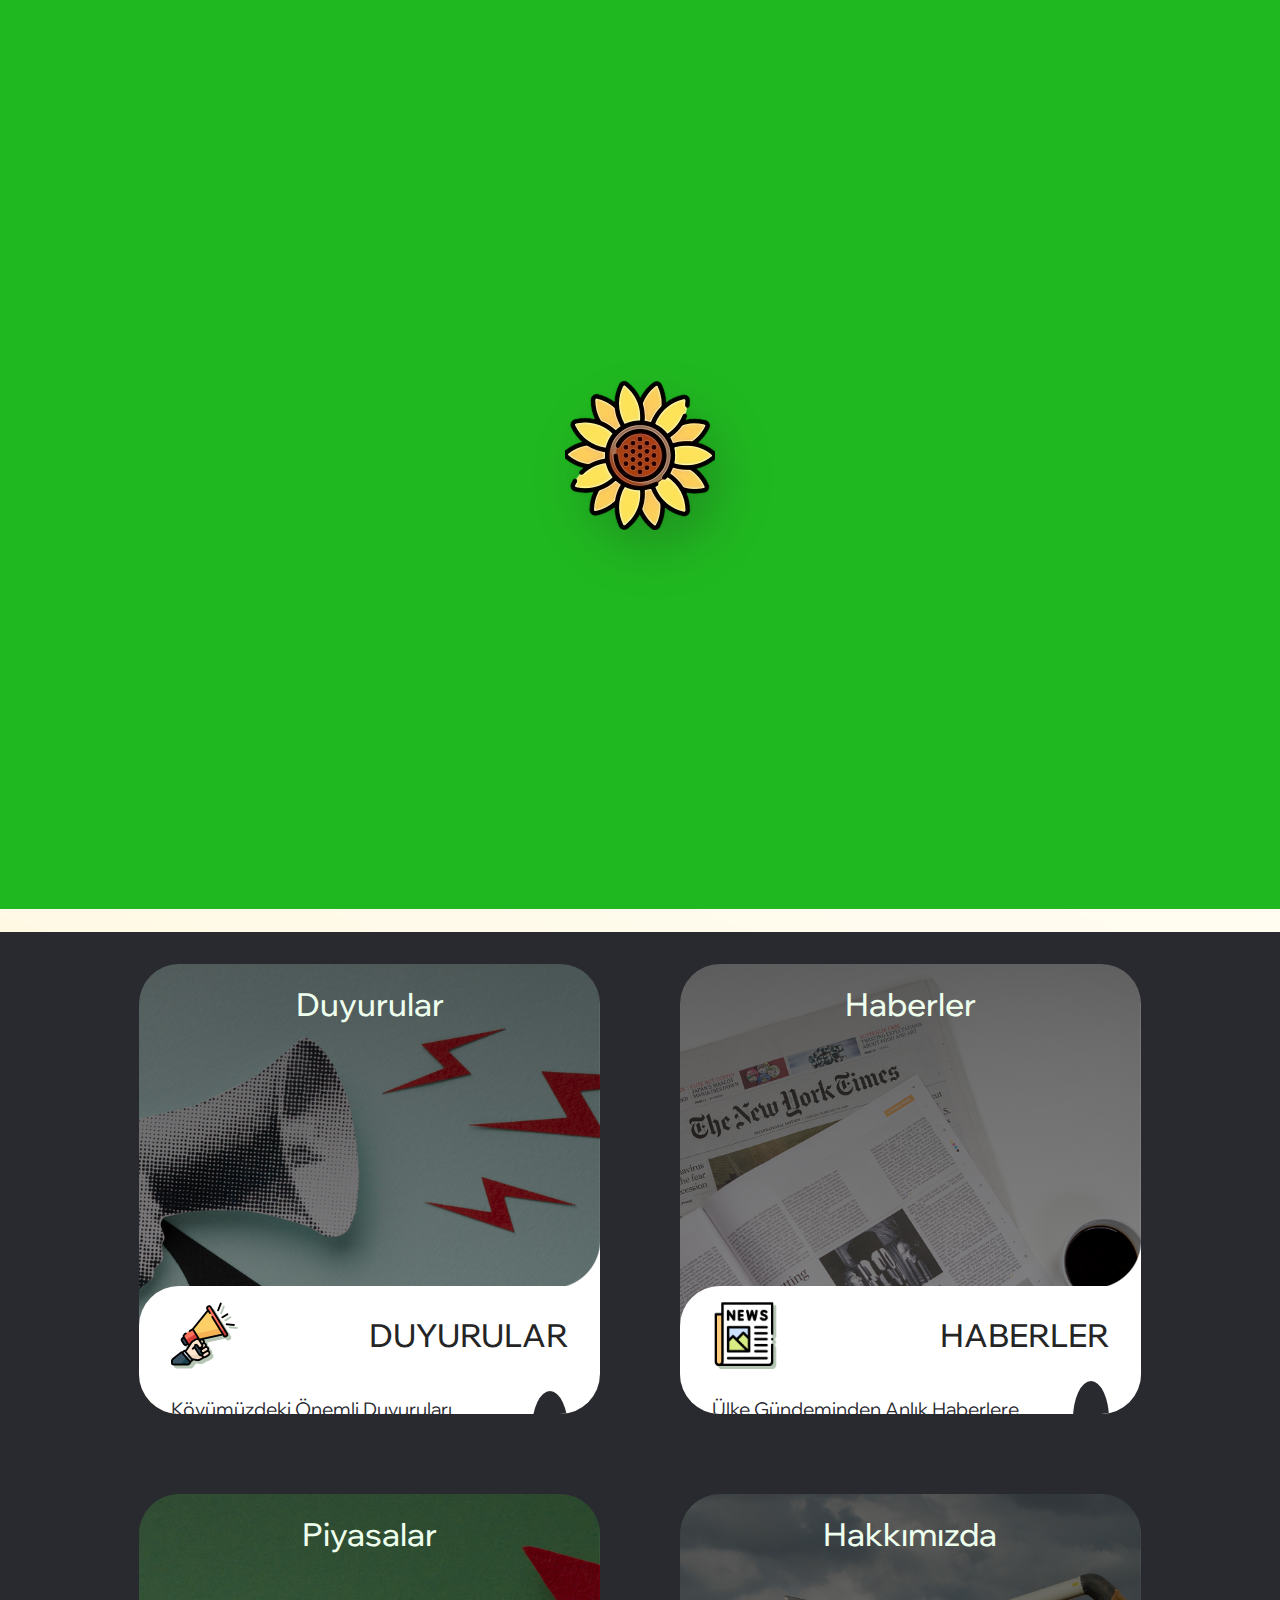
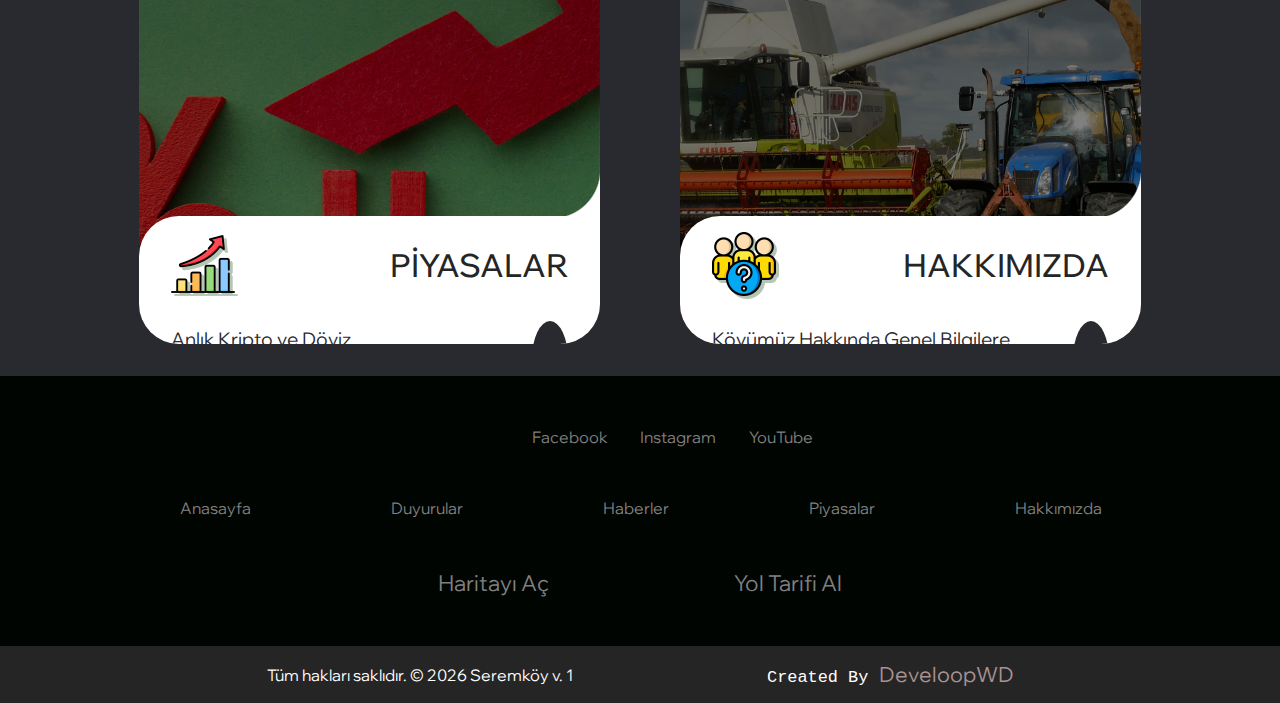
==== commit 2318422a: "change duyuru page" ====
--- a/index.html
+++ b/index.html
@@ -128,74 +128,17 @@
         </figure>
       </section>
       
-      <section class="content">
-        <div class="contHeader">
-          <h1 class="contentH">Hızlı Gezinti Kartları</h1>
-          <p class="contentP"></p>
-        </div>
-        <div class="contCardMain">
-          <div class="contCard">
-            <a href="duyurular.html" class="contCardHref">
-              <div class="cardIcon">
-                <i class="fa-solid fa-microphone fa-xl icon2"></i>
-              </div>
-              <div>
-                <h1 class="contCardH2">Duyurular</h1>
-                <p class="contCardP">
-                  Köyümüzdeki önemli duyuruları burada takip edin.
-                </p>
-              </div>
-            </a>
-          </div>
-          <div class="contCard">
-            <a href="haberler.html">
-              <div class="cardIcon">
-                <i class="fa-solid fa-radio fa-xl icon2"></i>
-              </div>
-              <div>
-                <h1 class="contCardH2">Haberler</h1>
-                <p class="contCardP">
-                  Ülke gündeminden son haberler.
-                </p>
-              </div>
-            </a>
-          </div>
-          <div class="contCard">
-            <a href="piyasalar.html">
-              <div class="cardIcon">
-                <i class="fa-solid fa-chart-line fa-xl icon2"></i>
-              </div>
-              <div>
-                <h1 class="contCardH2">Piyasalar</h1>
-                <p class="contCardP">
-                  Döviz, borsa, kripto para verilerine göz atabilirsiniz.
-                </p>
-              </div>
-            </a>
-          </div>
-          <div class="contCard">
-            <a href="hakkimizda.html">
-              <div class="cardIcon">
-                <i class="fa-solid fa-users fa-xl icon2"></i>
-              </div>
-              <div>
-                <h1 class="contCardH2">Hakkımızda</h1>
-                <p class="contCardP">
-                  Köyümüz Hakkında Genel Bilgilere, Köy Nüfusumuza ve Köyümüzün Tarihçesine Buradan Ulaşabilirsiniz.
-                </p>
-              </div>
-            </a>
-          </div>
-        </div>
-      </section> -->
+     -->
       <section id="d">
         <div class="home-cards">
           <div class="h-card">
               <h3>Duyurular</h3>
-              <!-- <img src="images/duyurular.jpg" alt=""> -->
+              
               <div class="home-txt">
                 <div class="show">
-                  <img src="images/duyuru-icon.png" alt="duyuru icon">
+                  <div>
+                    <img src="images/duyuru-icon.png" alt="duyuru icon">
+                  </div>
                   <h3>DUYURULAR</h3>
                 </div>
                 <div class="hide">
@@ -206,10 +149,12 @@
           </div>
           <div class="h-card">
             <h3>Haberler</h3>
-            <!-- <img src="images/haberler.jpg" alt=""> -->
+            
             <div class="home-txt">
               <div class="show">
-                <img src="images/haberler-icon.webp" alt="haberler icon">
+                <div>
+                  <img src="images/haberler-icon.webp" alt="haberler icon">
+                </div>
                 <h3>HABERLER</h3>
               </div>
               <div class="hide">
@@ -220,10 +165,12 @@
           </div>
           <div class="h-card">
             <h3>Piyasalar</h3>
-            <!-- <img src="images/piyasa.jpg" alt=""> -->
+            
             <div class="home-txt">
               <div class="show">
-                <img src="images/piyasa-icon.webp" alt="Piyasa icon">
+                <div>
+                  <img src="images/piyasa-icon.webp" alt="Piyasa icon">
+                </div>
                 <h3>PİYASALAR</h3>
               </div>
               <div class="hide">
@@ -234,10 +181,12 @@
           </div>
           <div class="h-card">
             <h3>Hakkımızda</h3>
-            <!-- <img src="images/hakkimizda.jpg" alt=""> -->
+            
             <div class="home-txt">
               <div class="show">
-                <img src="images/hakkimizda-icon.webp" alt="Hakkımızda icon">
+                <div>
+                  <img src="images/hakkimizda-icon.webp" alt="Hakkımızda icon">
+                </div>
                 <h3>HAKKIMIZDA</h3>
               </div>
               <div class="hide">
--- a/css/style.css
+++ b/css/style.css
@@ -415,6 +415,7 @@
   display: flex;
   width: 100%;
   height: 90vh;
+  margin-bottom: 2rem;
 }
 #home-about{
   position: relative;
@@ -567,32 +568,113 @@
   background-position: center center;
 }
 
-.video-area {
+.home-cards{
   background-color: var(--dark);
+  width: 100%;
+  gap: 5rem;
+  display: flex;
+  align-items: center;
+  justify-content: center;
+  flex-wrap: wrap;
+  padding: 2rem 4rem;
+}
+ .h-card{
+  position: relative;
+  width: 40%;
+  height: 50vh;
+  padding-top: 1.5rem;
+  border-radius: 40px;
   display: flex;
   flex-direction: column;
-  gap: 20px;
-}
-
-.video-area h3 {
+  overflow: hidden;
+  align-items: center;
+  justify-content: space-between;
+}
+
+.h-card:nth-child(1){
+  background: linear-gradient(rgba(0,0,0,0.6),rgba(0,0,0,0.4)), url(../images/duyuru.webp);
+  background-position: center;
+  background-size: cover;
+  background-repeat: no-repeat;
+}
+.h-card:nth-child(2){
+  background: linear-gradient(rgba(0,0,0,0.6),rgba(0,0,0,0.4)), url(../images/haberler.webp);
+  background-position: center;
+  background-size: cover;
+  background-repeat: no-repeat;
+}
+.h-card:nth-child(3){
+  background: linear-gradient(rgba(0,0,0,0.6),rgba(0,0,0,0.4)), url(../images/piyasa.webp);
+  background-position: center;
+  background-size: cover;
+  background-repeat: no-repeat;
+}
+.h-card:nth-child(4){
+  background: linear-gradient(rgba(0,0,0,0.6),rgba(0,0,0,0.4)), url(../images/hakkimizda.webp);
+  background-position: center;
+  background-size: cover;
+  background-repeat: no-repeat;
+}
+.h-card  h3{
   font-size: 2rem;
-  color: var(--primary);
-  font-family: 'Wix Madefor Display', sans-serif;
-}
-
-.video-area .videos {
-  display: flex;
-  padding: 2rem 0;
-  align-items: center;
-  justify-content: center;
-  gap: 2rem;
-  width: 100%;
-  height: fit-content;
-  flex-wrap: wrap;
-}
-
-.video-area iframe {
-  border-radius: 20px;
+  color: #efe;
+  font-weight: 500;
+}
+.h-card .home-txt{
+  width: 100%;
+  height: 30%;
+  background-color: var(--primary);
+  border-radius: 40px 0 0 0;
+  padding: 1rem 2rem;
+  position: relative;
+  transition: 250ms ease;
+}
+.h-card .home-txt::before{
+  content: '';
+  width: 3rem;
+  height: 3rem;
+  position: absolute;
+  top: -2.9rem;
+  right: 0px;
+  background: radial-gradient(circle at top left, transparent 70%, var(--primary) 72%);
+}
+.h-card .home-txt:hover{
+  height: 70%;
+}
+.show, .hide{
+  display: flex;
+  justify-content: space-between;
+  align-items: center;
+  padding: 0 0 2rem 0;
+  text-wrap:balance;
+}
+.show img{
+  filter: drop-shadow(3px  3px #2525);
+}
+.show h3{
+  color: #252525;
+}
+.hide p{
+  font-size: 1.2rem;
+
+}
+.hide a i{
+  padding: 1rem;
+  font-size: 2rem;
+  background-color: var(--dark);
+  color: var(--green);
+  border-radius: 50%;
+  text-align: center;
+  margin-left: 0.5rem;
+  transition: all 333ms;
+  border: 2px solid transparent;
+}
+.hide a i:hover{
+  border: 2px solid var(--dark);
+  background-color: transparent;
+  color: var(--dark);
+  transform: translate(10px,-10px);
+  box-shadow: -8px 8px  2px #0e1e05;
 }
 
 #scrl {
@@ -1068,17 +1150,6 @@
   background-repeat: no-repeat;
 }
 
-.duyuruIconCont1 {
-  background-image: url("images/muhtar4.webp");
-}
-
-.duyuruIconCont2 {
-  background-image: url("images/yonetim8.webp");
-}
-
-.duyuruIconCont3 {
-  background-image: url("images/developer5.webp");
-}
 
 .duyuruTextCont {
   width: 70%;
@@ -1095,6 +1166,31 @@
   font-size: 1.5rem;
 }
 
+
+.duyuruBaslik {
+  padding-bottom: 0.5rem;
+  font-weight: 700;
+  font-size: 2em;
+}
+
+.duyuru-div {
+  width: 350px;
+}
+.duyuru-info{
+  display: flex;
+  flex-direction: column;
+  gap: 1.5rem;
+}
+.duyuru-info .person{
+  font-size: 1.5rem;
+  font-weight: 600;
+  font-style: oblique;
+}
+.duyuru-image {
+  max-width: 100%;
+  cursor: zoom-in;
+}
+
 .about img {
   width: 650px;
   border-radius: 20px;
@@ -1104,22 +1200,6 @@
 .about-txt {
   max-width: 80%;
 }
-
-.duyuruBaslik {
-  padding-bottom: 0.5rem;
-  font-weight: 700;
-  font-size: 2em;
-}
-
-.duyuru-div {
-  width: 350px;
-}
-
-.duyuru-image {
-  max-width: 100%;
-  cursor: zoom-in;
-}
-
 .dik {
   aspect-ratio: 1.3;
 }
@@ -1900,7 +1980,10 @@
     height: 25%;
   }
   .home-cards .h-card .home-txt .show h3{
-    font-size: 1.5rem;
+    font-size: 1.3rem;
+  }
+  .home-cards .h-card .home-txt .show img{
+    max-width: 75%;
   }
   .bottom-text ul {
     flex-wrap: wrap;
@@ -1928,112 +2011,6 @@
     gap: 5px;
   }
 }
-.home-cards{
-  background-color: var(--dark);
-  width: 100%;
-  gap: 5rem;
-  display: flex;
-  align-items: center;
-  justify-content: center;
-  flex-wrap: wrap;
-  padding: 2rem 4rem;
-}
- .h-card{
-  position: relative;
-  width: 40%;
-  height: 50vh;
-  padding-top: 1.5rem;
-  border-radius: 40px;
-  display: flex;
-  flex-direction: column;
-  overflow: hidden;
-  align-items: center;
-  justify-content: space-between;
-}
-.h-card:nth-child(1){
-  background: linear-gradient(rgba(0,0,0,0.8),rgba(0,0,0,0.4)), url(../images/duyuru.webp);
-  background-position: center;
-  background-size: cover;
-  background-repeat: no-repeat;
-}
-.h-card:nth-child(2){
-  background: linear-gradient(rgba(0,0,0,0.8),rgba(0,0,0,0.4)), url(../images/haberler.webp);
-  background-position: center;
-  background-size: cover;
-  background-repeat: no-repeat;
-}
-.h-card:nth-child(3){
-  background: linear-gradient(rgba(0,0,0,0.8),rgba(0,0,0,0.4)), url(../images/piyasa.webp);
-  background-position: center;
-  background-size: cover;
-  background-repeat: no-repeat;
-}
-.h-card:nth-child(4){
-  background: linear-gradient(rgba(0,0,0,0.8),rgba(0,0,0,0.4)), url(../images/hakkimizda.webp);
-  background-position: center;
-  background-size: cover;
-  background-repeat: no-repeat;
-}
-.h-card  h3{
-  font-size: 2rem;
-  color: #efe;
-  font-weight: 500;
-}
-.h-card .home-txt{
-  width: 100%;
-  height: 30%;
-  background-color: var(--primary);
-  border-radius: 40px 0 0 0;
-  padding: 1rem 2rem;
-  position: relative;
-  transition: 250ms ease;
-}
-.h-card .home-txt::before{
-  content: '';
-  width: 3rem;
-  height: 3rem;
-  position: absolute;
-  top: -2.9rem;
-  right: 0px;
-  background: radial-gradient(circle at top left, transparent 70%, var(--primary) 72%);
-}
-.h-card .home-txt:hover{
-  height: 70%;
-}
-.show, .hide{
-  display: flex;
-  justify-content: space-between;
-  align-items: center;
-  padding: 0 0 2rem 0;
-  text-wrap:balance;
-}
-.show img{
-  filter: drop-shadow(3px  3px #2525);
-}
-.show h3{
-  color: #252525;
-}
-.hide p{
-  font-size: 1.2rem;
-
-}
-.hide a i{
-  padding: 1rem;
-  font-size: 2rem;
-  background-color: var(--dark);
-  color: var(--green);
-  border-radius: 50%;
-  text-align: center;
-  margin-left: 0.5rem;
-  transition: all 333ms;
-  border: 2px solid transparent;
-}
-.hide a i:hover{
-  border: 2px solid var(--dark);
-  background-color: transparent;
-  color: var(--dark);
-  transform: translate(10px,-10px);
-  box-shadow: -8px 8px  2px #0e1e05;
-}
-
-
+
+
+
--- a/css/style.css
+++ b/css/style.css
@@ -415,6 +415,7 @@
   display: flex;
   width: 100%;
   height: 90vh;
+  margin-bottom: 2rem;
 }
 #home-about{
   position: relative;
@@ -567,32 +568,113 @@
   background-position: center center;
 }
 
-.video-area {
+.home-cards{
   background-color: var(--dark);
+  width: 100%;
+  gap: 5rem;
+  display: flex;
+  align-items: center;
+  justify-content: center;
+  flex-wrap: wrap;
+  padding: 2rem 4rem;
+}
+ .h-card{
+  position: relative;
+  width: 40%;
+  height: 50vh;
+  padding-top: 1.5rem;
+  border-radius: 40px;
   display: flex;
   flex-direction: column;
-  gap: 20px;
-}
-
-.video-area h3 {
+  overflow: hidden;
+  align-items: center;
+  justify-content: space-between;
+}
+
+.h-card:nth-child(1){
+  background: linear-gradient(rgba(0,0,0,0.6),rgba(0,0,0,0.4)), url(../images/duyuru.webp);
+  background-position: center;
+  background-size: cover;
+  background-repeat: no-repeat;
+}
+.h-card:nth-child(2){
+  background: linear-gradient(rgba(0,0,0,0.6),rgba(0,0,0,0.4)), url(../images/haberler.webp);
+  background-position: center;
+  background-size: cover;
+  background-repeat: no-repeat;
+}
+.h-card:nth-child(3){
+  background: linear-gradient(rgba(0,0,0,0.6),rgba(0,0,0,0.4)), url(../images/piyasa.webp);
+  background-position: center;
+  background-size: cover;
+  background-repeat: no-repeat;
+}
+.h-card:nth-child(4){
+  background: linear-gradient(rgba(0,0,0,0.6),rgba(0,0,0,0.4)), url(../images/hakkimizda.webp);
+  background-position: center;
+  background-size: cover;
+  background-repeat: no-repeat;
+}
+.h-card  h3{
   font-size: 2rem;
-  color: var(--primary);
-  font-family: 'Wix Madefor Display', sans-serif;
-}
-
-.video-area .videos {
-  display: flex;
-  padding: 2rem 0;
-  align-items: center;
-  justify-content: center;
-  gap: 2rem;
-  width: 100%;
-  height: fit-content;
-  flex-wrap: wrap;
-}
-
-.video-area iframe {
-  border-radius: 20px;
+  color: #efe;
+  font-weight: 500;
+}
+.h-card .home-txt{
+  width: 100%;
+  height: 30%;
+  background-color: var(--primary);
+  border-radius: 40px 0 0 0;
+  padding: 1rem 2rem;
+  position: relative;
+  transition: 250ms ease;
+}
+.h-card .home-txt::before{
+  content: '';
+  width: 3rem;
+  height: 3rem;
+  position: absolute;
+  top: -2.9rem;
+  right: 0px;
+  background: radial-gradient(circle at top left, transparent 70%, var(--primary) 72%);
+}
+.h-card .home-txt:hover{
+  height: 70%;
+}
+.show, .hide{
+  display: flex;
+  justify-content: space-between;
+  align-items: center;
+  padding: 0 0 2rem 0;
+  text-wrap:balance;
+}
+.show img{
+  filter: drop-shadow(3px  3px #2525);
+}
+.show h3{
+  color: #252525;
+}
+.hide p{
+  font-size: 1.2rem;
+
+}
+.hide a i{
+  padding: 1rem;
+  font-size: 2rem;
+  background-color: var(--dark);
+  color: var(--green);
+  border-radius: 50%;
+  text-align: center;
+  margin-left: 0.5rem;
+  transition: all 333ms;
+  border: 2px solid transparent;
+}
+.hide a i:hover{
+  border: 2px solid var(--dark);
+  background-color: transparent;
+  color: var(--dark);
+  transform: translate(10px,-10px);
+  box-shadow: -8px 8px  2px #0e1e05;
 }
 
 #scrl {
@@ -1068,17 +1150,6 @@
   background-repeat: no-repeat;
 }
 
-.duyuruIconCont1 {
-  background-image: url("images/muhtar4.webp");
-}
-
-.duyuruIconCont2 {
-  background-image: url("images/yonetim8.webp");
-}
-
-.duyuruIconCont3 {
-  background-image: url("images/developer5.webp");
-}
 
 .duyuruTextCont {
   width: 70%;
@@ -1095,6 +1166,31 @@
   font-size: 1.5rem;
 }
 
+
+.duyuruBaslik {
+  padding-bottom: 0.5rem;
+  font-weight: 700;
+  font-size: 2em;
+}
+
+.duyuru-div {
+  width: 350px;
+}
+.duyuru-info{
+  display: flex;
+  flex-direction: column;
+  gap: 1.5rem;
+}
+.duyuru-info .person{
+  font-size: 1.5rem;
+  font-weight: 600;
+  font-style: oblique;
+}
+.duyuru-image {
+  max-width: 100%;
+  cursor: zoom-in;
+}
+
 .about img {
   width: 650px;
   border-radius: 20px;
@@ -1104,22 +1200,6 @@
 .about-txt {
   max-width: 80%;
 }
-
-.duyuruBaslik {
-  padding-bottom: 0.5rem;
-  font-weight: 700;
-  font-size: 2em;
-}
-
-.duyuru-div {
-  width: 350px;
-}
-
-.duyuru-image {
-  max-width: 100%;
-  cursor: zoom-in;
-}
-
 .dik {
   aspect-ratio: 1.3;
 }
@@ -1900,7 +1980,10 @@
     height: 25%;
   }
   .home-cards .h-card .home-txt .show h3{
-    font-size: 1.5rem;
+    font-size: 1.3rem;
+  }
+  .home-cards .h-card .home-txt .show img{
+    max-width: 75%;
   }
   .bottom-text ul {
     flex-wrap: wrap;
@@ -1928,112 +2011,6 @@
     gap: 5px;
   }
 }
-.home-cards{
-  background-color: var(--dark);
-  width: 100%;
-  gap: 5rem;
-  display: flex;
-  align-items: center;
-  justify-content: center;
-  flex-wrap: wrap;
-  padding: 2rem 4rem;
-}
- .h-card{
-  position: relative;
-  width: 40%;
-  height: 50vh;
-  padding-top: 1.5rem;
-  border-radius: 40px;
-  display: flex;
-  flex-direction: column;
-  overflow: hidden;
-  align-items: center;
-  justify-content: space-between;
-}
-.h-card:nth-child(1){
-  background: linear-gradient(rgba(0,0,0,0.8),rgba(0,0,0,0.4)), url(../images/duyuru.webp);
-  background-position: center;
-  background-size: cover;
-  background-repeat: no-repeat;
-}
-.h-card:nth-child(2){
-  background: linear-gradient(rgba(0,0,0,0.8),rgba(0,0,0,0.4)), url(../images/haberler.webp);
-  background-position: center;
-  background-size: cover;
-  background-repeat: no-repeat;
-}
-.h-card:nth-child(3){
-  background: linear-gradient(rgba(0,0,0,0.8),rgba(0,0,0,0.4)), url(../images/piyasa.webp);
-  background-position: center;
-  background-size: cover;
-  background-repeat: no-repeat;
-}
-.h-card:nth-child(4){
-  background: linear-gradient(rgba(0,0,0,0.8),rgba(0,0,0,0.4)), url(../images/hakkimizda.webp);
-  background-position: center;
-  background-size: cover;
-  background-repeat: no-repeat;
-}
-.h-card  h3{
-  font-size: 2rem;
-  color: #efe;
-  font-weight: 500;
-}
-.h-card .home-txt{
-  width: 100%;
-  height: 30%;
-  background-color: var(--primary);
-  border-radius: 40px 0 0 0;
-  padding: 1rem 2rem;
-  position: relative;
-  transition: 250ms ease;
-}
-.h-card .home-txt::before{
-  content: '';
-  width: 3rem;
-  height: 3rem;
-  position: absolute;
-  top: -2.9rem;
-  right: 0px;
-  background: radial-gradient(circle at top left, transparent 70%, var(--primary) 72%);
-}
-.h-card .home-txt:hover{
-  height: 70%;
-}
-.show, .hide{
-  display: flex;
-  justify-content: space-between;
-  align-items: center;
-  padding: 0 0 2rem 0;
-  text-wrap:balance;
-}
-.show img{
-  filter: drop-shadow(3px  3px #2525);
-}
-.show h3{
-  color: #252525;
-}
-.hide p{
-  font-size: 1.2rem;
-
-}
-.hide a i{
-  padding: 1rem;
-  font-size: 2rem;
-  background-color: var(--dark);
-  color: var(--green);
-  border-radius: 50%;
-  text-align: center;
-  margin-left: 0.5rem;
-  transition: all 333ms;
-  border: 2px solid transparent;
-}
-.hide a i:hover{
-  border: 2px solid var(--dark);
-  background-color: transparent;
-  color: var(--dark);
-  transform: translate(10px,-10px);
-  box-shadow: -8px 8px  2px #0e1e05;
-}
-
-
+
+
+
